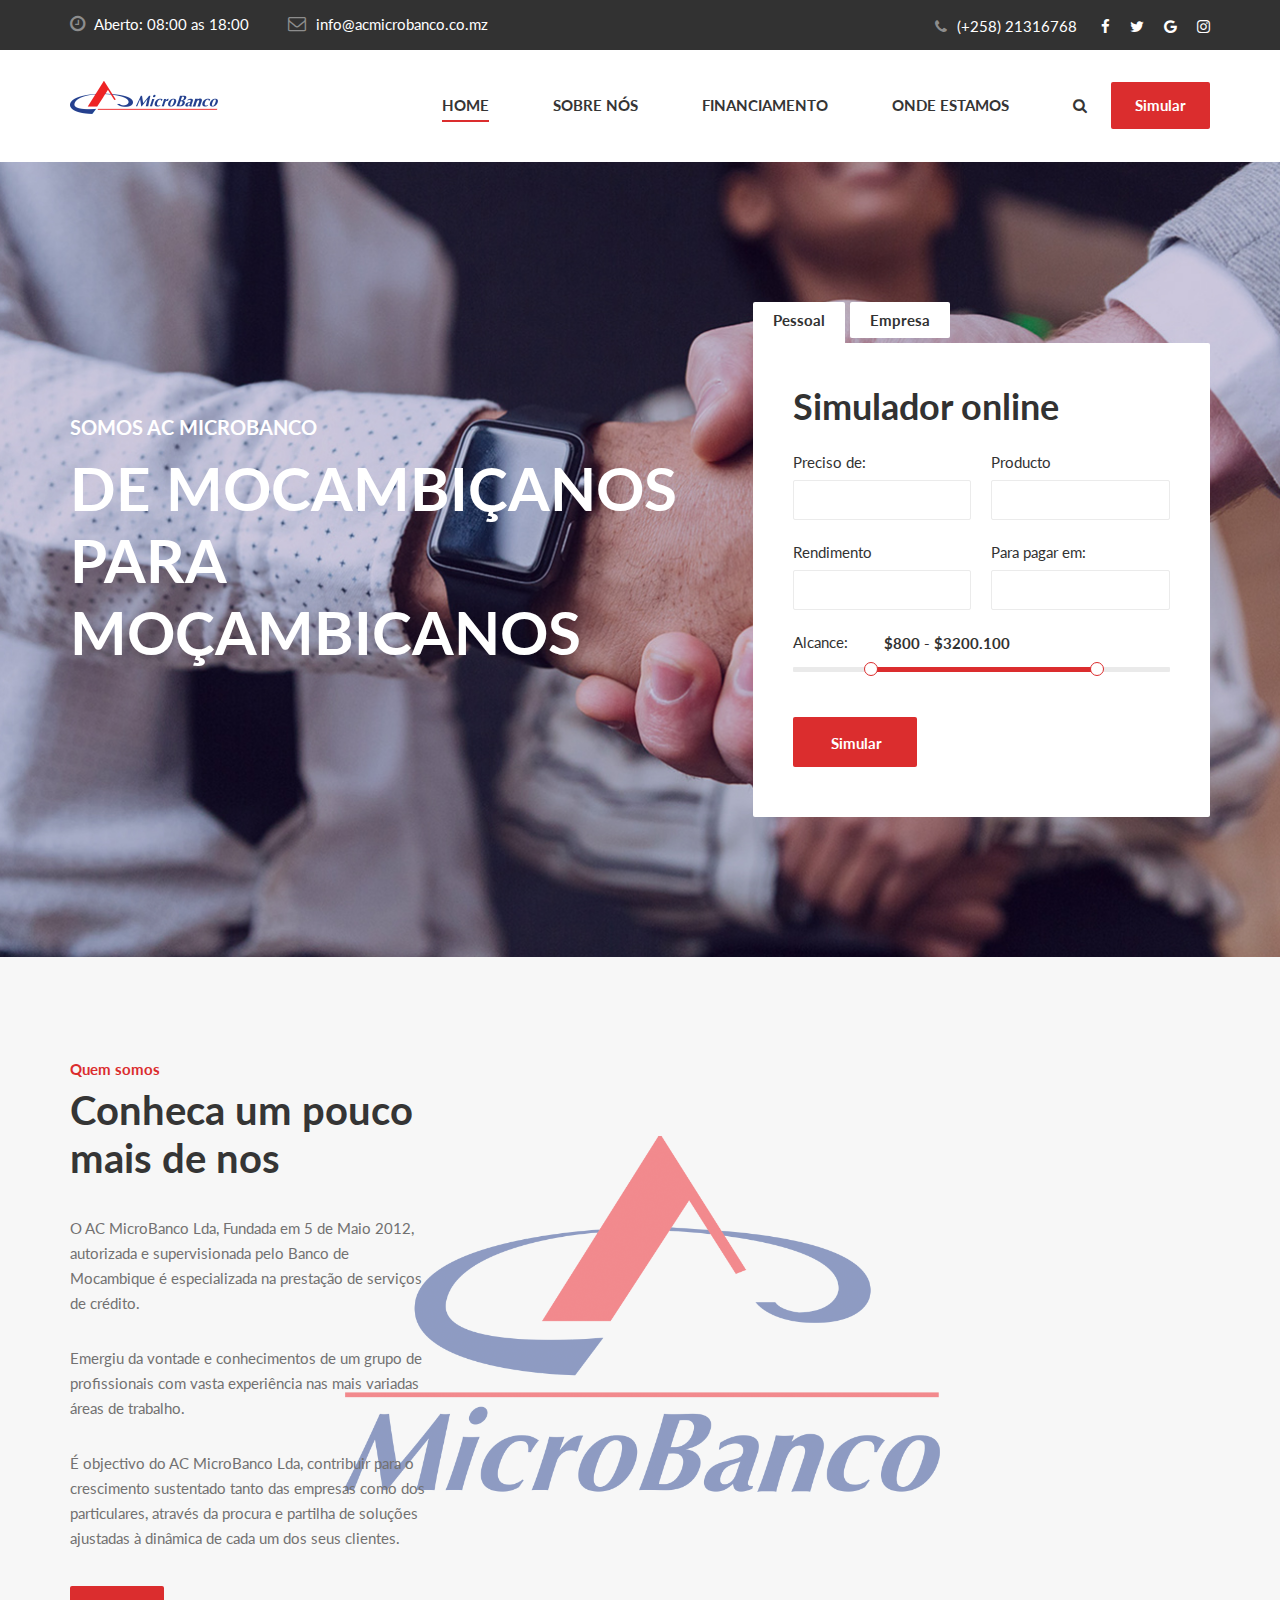
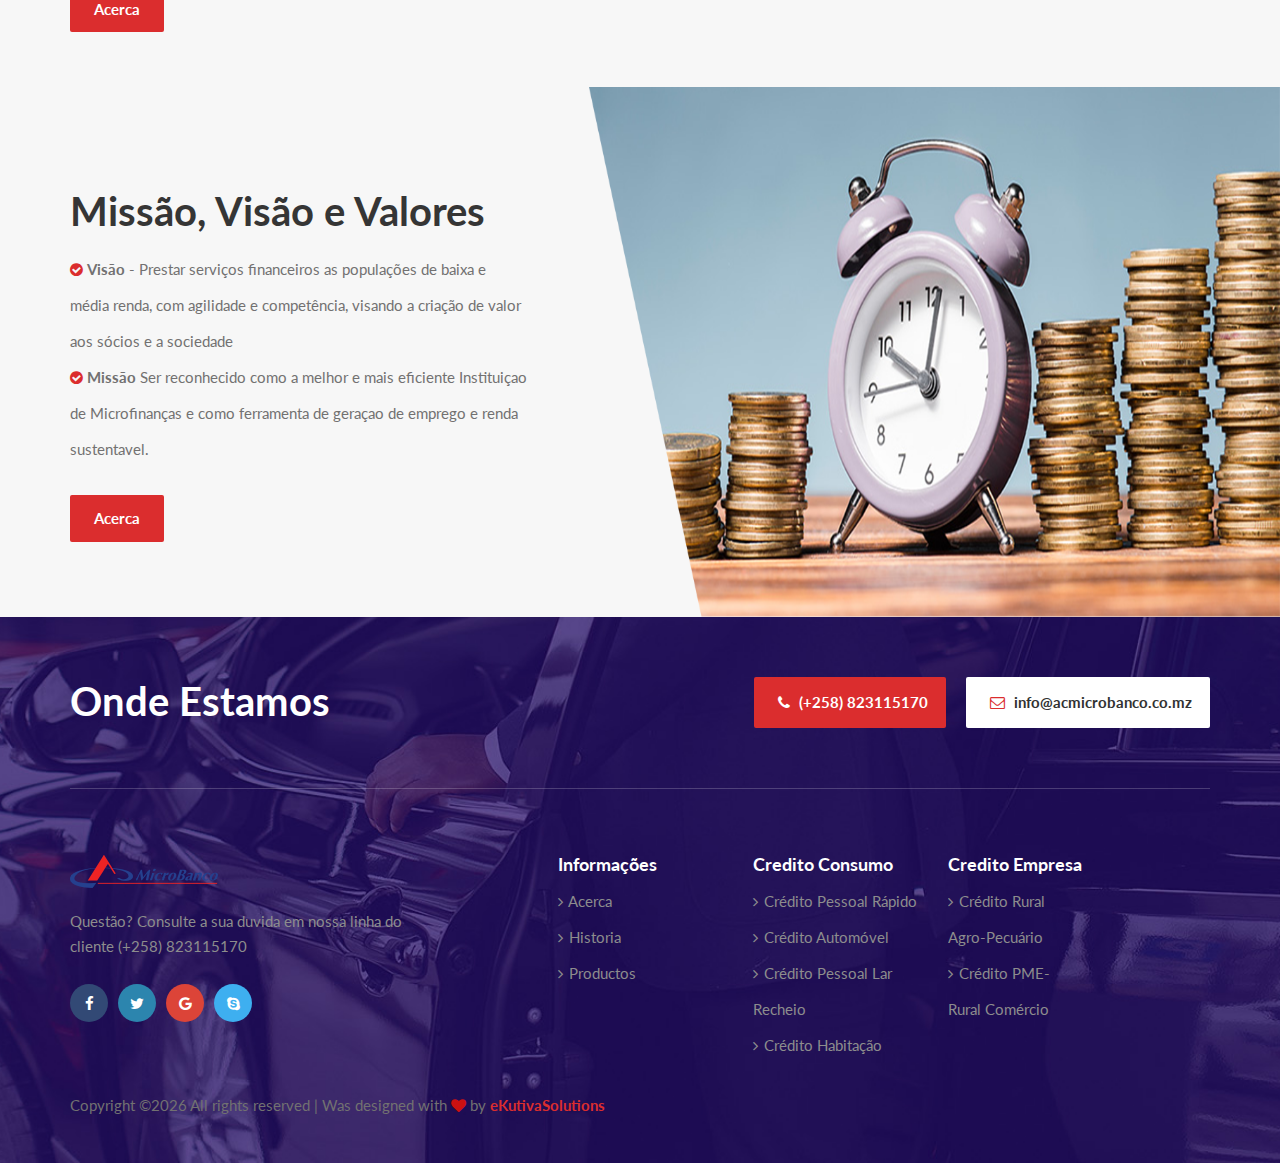
==== proposta7/index.html @ 06569e46 "Firt commit" ====
<!DOCTYPE html>
<html lang="zxx">

<head>
    <meta charset="UTF-8">
    <meta name="description" content="AC Microbanco">
    <meta name="keywords" content="AC Microbanco | Serviços Financeiros">
    <meta name="viewport" content="width=device-width, initial-scale=1.0">
    <meta http-equiv="X-UA-Compatible" content="ie=edge">
    <title>AC Microbanco | Serviços Financeiros</title>

    <!-- Google Font -->
    <link href="https://fonts.googleapis.com/css2?family=Lato:wght@300;400;700;900&display=swap" rel="stylesheet">

    <!-- Css Styles -->
    <link rel="stylesheet" href="css/bootstrap.min.css" type="text/css">
    <link rel="stylesheet" href="css/font-awesome.min.css" type="text/css">
    <link rel="stylesheet" href="css/elegant-icons.css" type="text/css">
    <link rel="stylesheet" href="css/nice-select.css" type="text/css">
    <link rel="stylesheet" href="css/magnific-popup.css" type="text/css">
    <link rel="stylesheet" href="css/jquery-ui.min.css" type="text/css">
    <link rel="stylesheet" href="css/owl.carousel.min.css" type="text/css">
    <link rel="stylesheet" href="css/slicknav.min.css" type="text/css">
    <link rel="stylesheet" href="css/style.css" type="text/css">
</head>

<body>
    <!-- Page Preloder -->
    <div id="preloder">
        <div class="loader"></div>
    </div>

    <!-- Offcanvas Menu Begin -->
    <div class="offcanvas-menu-overlay"></div>
    <div class="offcanvas-menu-wrapper">
        <div class="offcanvas__widget">
            <a href="#"><i class="fa fa-cart-plus"></i></a>
            <a href="#" class="search-switch"><i class="fa fa-search"></i></a>
            <a href="#" class="primary-btn">Simular</a>
        </div>
        <div class="offcanvas__logo">
            <a href="./index.html"><img src="img/logo.png" alt=""></a>
        </div>
        <div id="mobile-menu-wrap"></div>
        <ul class="offcanvas__widget__add">
            <li><i class="fa fa-clock-o"></i> Aberto: 08:00 as 18:00</li>
            <li><i class="fa fa-envelope-o"></i> info@acmicrobanco.co.mz</li>
        </ul>
        <div class="offcanvas__phone__num">
            <i class="fa fa-phone"></i>
            <span>(+258) 21316768</span>
        </div>
        <div class="offcanvas__social">
            <a href="#"><i class="fa fa-facebook"></i></a>
            <a href="#"><i class="fa fa-twitter"></i></a>
            <a href="#"><i class="fa fa-google"></i></a>
            <a href="#"><i class="fa fa-instagram"></i></a>
        </div>
    </div>
    <!-- Offcanvas Menu End -->

    <!-- Header Section Begin -->
    <header class="header">
        <div class="header__top">
            <div class="container">
                <div class="row">
                    <div class="col-lg-7">
                        <ul class="header__top__widget">
                            <li><i class="fa fa-clock-o"></i> Aberto: 08:00 as 18:00</li>
                            <li><i class="fa fa-envelope-o"></i> info@acmicrobanco.co.mz</li>
                        </ul>
                    </div>
                    <div class="col-lg-5">
                        <div class="header__top__right">
                            <div class="header__top__phone">
                                <i class="fa fa-phone"></i>
                                <span>(+258) 21316768</span>
                            </div>
                            <div class="header__top__social">
                                <a href="#"><i class="fa fa-facebook"></i></a>
                                <a href="#"><i class="fa fa-twitter"></i></a>
                                <a href="#"><i class="fa fa-google"></i></a>
                                <a href="#"><i class="fa fa-instagram"></i></a>
                            </div>
                        </div>
                    </div>
                </div>
            </div>
        </div>
        <div class="container">
            <div class="row">
                <div class="col-lg-2">
                    <div class="header__logo">
                        <a href="./index.html"><img src="img/logo.png" alt=""></a>
                    </div>
                </div>
                <div class="col-lg-10">
                    <div class="header__nav">
                        <nav class="header__menu">
                            <ul>
                                <li class="active"><a href="./index.html">Home</a></li>
                                <li><a href="./car.html">Sobre Nós</a></li>
                                <li><a href="#">Financiamento</a>
                                    <ul class="dropdown">
                                        <li><a href="./about.html">Particulares</a></li>
                                        <li><a href="./car-details.html">Empresas</a></li>
                                        <li><a href="./blog-details.html">Agro</a></li>
                                    </ul>
                                </li>
                                <li><a href="./contact.html">Onde Estamos</a></li>
                            </ul>
                        </nav>
                        <div class="header__nav__widget">
                            <div class="header__nav__widget__btn">
                               <!-- <a href="#"><i class="fa fa-cart-plus"></i></a>-->
                                <a href="#" class="search-switch"><i class="fa fa-search"></i></a>
                            </div>
                            <a href="#" class="primary-btn">Simular</a>
                        </div>
                    </div>
                </div>
            </div>
            <div class="canvas__open">
                <span class="fa fa-bars"></span>
            </div>
        </div>
    </header>
    <!-- Header Section End -->

    <!-- Hero Section Begin -->
    <section class="hero spad set-bg" data-setbg="img/hero-bg.jpg">
        <div class="container">
            <div class="row">
                <div class="col-lg-7">
                    <div class="hero__text">
                        <div class="hero__text__title">
                            <span>SOMOS AC MICROBANCO</span>
                            <h2>DE MOCAMBIÇANOS PARA MOÇAMBICANOS</h2>
                        </div>
                        <!--<div class="hero__text__price">
                            <div class="car-model">Model 2019</div>
                            <h2>$399<span>/Month</span></h2>
                        </div>
                        <a href="#" class="primary-btn"><img src="img/wheel.png" alt=""> Test Drive</a>
                        <a href="#" class="primary-btn more-btn">Learn More</a>-->
                    </div>
                </div>
                <div class="col-lg-5">
                    <div class="hero__tab">
                        <ul class="nav nav-tabs" role="tablist">
                            <li class="nav-item">
                                <a class="nav-link active" data-toggle="tab" href="#tabs-1" role="tab">Pessoal</a>
                            </li>
                            <li class="nav-item">
                                <a class="nav-link" data-toggle="tab" href="#tabs-2" role="tab">Empresa</a>
                            </li>
                        </ul>
                        <div class="tab-content">
                            <div class="tab-pane active" id="tabs-1" role="tabpanel">
                                <div class="hero__tab__form">
                                    <h2>Simulador online</h2>
                                    <form>
                                        <div class="select-list">
                                            <div class="select-list-item">
                                                <p>Preciso de:</p>
                                                <select>
                                                    <option data-display=" ">Selecione</option>
                                                    <option value="">5,000</option>
                                                    <option value="">10,000</option>
                                                    <option value="">15,000</option>
                                                    <option value="">20,000</option>
                                                    <option value="">25,000</option>
                                                    <option value="">30,000</option>
                                                </select>
                                            </div>
                                            <div class="select-list-item">
                                                <p>Producto</p>
                                                <select>
                                                    <option data-display=" ">Selecione</option>
                                                    <option value="">Consumo</option>
                                                    <option value="">Rápido</option>
                                                    <option value="">Automóvel</option>
                                                    <option value="">Recheio</option>
                                                    <option value="">Habitação</option>
                                                </select>
                                            </div>
                                            <div class="select-list-item">
                                                <p>Rendimento</p>
                                                <select>
                                                    <option data-display=" ">Selecione</option>
                                                    <option value="">-10</option>
                                                    <option value="">10-20 </option>
                                                    <option value="">20-40</option>
                                                </select>
                                            </div>
                                            <div class="select-list-item">
                                                <p>Para pagar em:</p>
                                                <select>
                                                    <option data-display=" ">Selecione</option>
                                                    <option value="">1 meses</option>
                                                    <option value="">2 meses</option>
                                                    <option value="">3 meses</option>
                                                    <option value="">4 meses</option>
                                                </select>
                                            </div>
                                        </div>
                                        <div class="car-price">
                                            <p>Alcance:</p>
                                            <div class="price-range-wrap">
                                                <div class="price-range"></div>
                                                <div class="range-slider">
                                                    <div class="price-input">
                                                        <input type="text" id="amount">
                                                    </div>
                                                </div>
                                            </div>
                                        </div>
                                        <button type="submit" class="site-btn">Simular</button>
                                    </form>
                                </div>
                            </div>
                            <div class="tab-pane" id="tabs-2" role="tabpanel">
                                <div class="hero__tab__form">
                                    <h2>Simulador online</h2>
                                    <form>
                                        <div class="select-list">
                                            <div class="select-list-item">
                                                <p>Preciso de:</p>
                                                <select>
                                                    <option data-display=" ">Selecione</option>
                                                    <option value="">5,000</option>
                                                    <option value="">10,000</option>
                                                    <option value="">15,000</option>
                                                    <option value="">20,000</option>
                                                    <option value="">25,000</option>
                                                    <option value="">30,000</option>
                                                </select>
                                            </div>
                                            <div class="select-list-item">
                                                <p>Producto</p>
                                                <select>
                                                    <option data-display=" ">Selecione</option>
                                                    <option value="">Consumo</option>
                                                    <option value="">Rápido</option>
                                                    <option value="">Automóvel</option>
                                                    <option value="">Recheio</option>
                                                    <option value="">Habitação</option>
                                                </select>
                                            </div>
                                            <div class="select-list-item">
                                                <p>Rendimento</p>
                                                <select>
                                                    <option data-display=" ">Selecione</option>
                                                    <option value="">-10</option>
                                                    <option value="">10-20 </option>
                                                    <option value="">20-40</option>
                                                </select>
                                            </div>
                                            <div class="select-list-item">
                                                <p>Para pagar em:</p>
                                                <select>
                                                    <option data-display=" ">Selecione</option>
                                                    <option value="">1 meses</option>
                                                    <option value="">2 meses</option>
                                                    <option value="">3 meses</option>
                                                    <option value="">4 meses</option>
                                                </select>
                                            </div>
                                        </div>
                                        <div class="car-price">
                                            <p>Alcance:</p>
                                            <div class="price-range-wrap">
                                                <div class="price-range"></div>
                                                <div class="range-slider">
                                                    <div class="price-input">
                                                        <input type="text" id="amount">
                                                    </div>
                                                </div>
                                            </div>
                                        </div>
                                        <button type="submit" class="site-btn">Simular</button>
                                    </form>
                                </div>
                            </div>
                        </div>
                    </div>
                </div>
            </div>
        </div>
    </section>
    <!-- Hero Section End -->

    <!-- Services Section Begin -->
    <!--<section class="services spad">
        <div class="container">
            <div class="row">
                <div class="col-lg-12">
                    <div class="section-title">
                        <span>Our Services</span>
                        <h2>What We Offers</h2>
                        <p>Lorem ipsum dolor sit amet, consectetur adipiscing elit, sed do eiusmod tempor</p>
                    </div>
                </div>
            </div>
            <div class="row">
                <div class="col-lg-3 col-md-6 col-sm-6">
                    <div class="services__item">
                        <img src="img/services/services-1.png" alt="">
                        <h5>Rental A Cars</h5>
                        <p>Consectetur adipiscing elit incididunt ut labore et dolore magna aliqua. Risus commodo
                            viverra maecenas.</p>
                        <a href="#"><i class="fa fa-long-arrow-right"></i></a>
                    </div>
                </div>
                <div class="col-lg-3 col-md-6 col-sm-6">
                    <div class="services__item">
                        <img src="img/services/services-2.png" alt="">
                        <h5>Buying A Cars</h5>
                        <p>Consectetur adipiscing elit incididunt ut labore et dolore magna aliqua. Risus commodo
                            viverra maecenas.</p>
                        <a href="#"><i class="fa fa-long-arrow-right"></i></a>
                    </div>
                </div>
                <div class="col-lg-3 col-md-6 col-sm-6">
                    <div class="services__item">
                        <img src="img/services/services-3.png" alt="">
                        <h5>Car Maintenance</h5>
                        <p>Consectetur adipiscing elit incididunt ut labore et dolore magna aliqua. Risus commodo
                            viverra maecenas.</p>
                        <a href="#"><i class="fa fa-long-arrow-right"></i></a>
                    </div>
                </div>
                <div class="col-lg-3 col-md-6 col-sm-6">
                    <div class="services__item">
                        <img src="img/services/services-4.png" alt="">
                        <h5>Support 24/7</h5>
                        <p>Consectetur adipiscing elit incididunt ut labore et dolore magna aliqua. Risus commodo
                            viverra maecenas.</p>
                        <a href="#"><i class="fa fa-long-arrow-right"></i></a>
                    </div>
                </div>
            </div>
        </div>
    </section>-->
    <!-- Services Section End -->

    <!-- Feature Section Begin -->
    <section class="feature spad">
        <div class="container">
            <div class="row">
                <div class="col-lg-4">
                    <div class="feature__text">
                        <div class="section-title">
                            <span>Quem somos</span>
                            <h2>Conheca um pouco mais de nos</h2>
                        </div>
                        <div class="feature__text__desc">
                            <p>
                            O AC MicroBanco Lda, Fundada em 5 de Maio 2012, autorizada e supervisionada pelo Banco de Mocambique é especializada na prestação de serviços de crédito. 
                            </p>
                            <p>Emergiu da vontade e conhecimentos de um grupo de profissionais com vasta experiência nas mais variadas áreas de trabalho. 
                            </p>
                            <p>
                            É objectivo do AC MicroBanco Lda, contribuir para o crescimento sustentado tanto das empresas como dos particulares, através da procura e partilha de soluções ajustadas à dinâmica de cada um dos seus clientes.
                            </p>
                        </div>
                        <div class="feature__text__btn">
                            <a href="#" class="primary-btn">Acerca</a>
                        </div>
                    </div>
                </div>
                <!--<div class="col-lg-4 offset-lg-4">
                    <div class="row">
                        <div class="col-lg-6 col-md-4 col-6">
                            <div class="feature__item">
                                <div class="feature__item__icon">
                                    <img src="img/feature/feature-1.png" alt="">
                                </div>
                                <h6>Engine</h6>
                            </div>
                        </div>
                        <div class="col-lg-6 col-md-4 col-6">
                            <div class="feature__item">
                                <div class="feature__item__icon">
                                    <img src="img/feature/feature-2.png" alt="">
                                </div>
                                <h6>Turbo</h6>
                            </div>
                        </div>
                        <div class="col-lg-6 col-md-4 col-6">
                            <div class="feature__item">
                                <div class="feature__item__icon">
                                    <img src="img/feature/feature-3.png" alt="">
                                </div>
                                <h6>Colling</h6>
                            </div>
                        </div>
                        <div class="col-lg-6 col-md-4 col-6">
                            <div class="feature__item">
                                <div class="feature__item__icon">
                                    <img src="img/feature/feature-4.png" alt="">
                                </div>
                                <h6>Suspension</h6>
                            </div>
                        </div>
                        <div class="col-lg-6 col-md-4 col-6">
                            <div class="feature__item">
                                <div class="feature__item__icon">
                                    <img src="img/feature/feature-5.png" alt="">
                                </div>
                                <h6>Electrical</h6>
                            </div>
                        </div>
                        <div class="col-lg-6 col-md-4 col-6">
                            <div class="feature__item">
                                <div class="feature__item__icon">
                                    <img src="img/feature/feature-6.png" alt="">
                                </div>
                                <h6>Brakes</h6>
                            </div>
                        </div>
                    </div>
                </div>-->
            </div>
        </div>
    </section>
    <!-- Feature Section End -->

    <!-- Car Section Begin -->
    <!--<section class="car spad">
        <div class="container">
            <div class="row">
                <div class="col-lg-12">
                    <div class="section-title">
                        <span>Our Car</span>
                        <h2>Best Vehicle Offers</h2>
                    </div>
                    <ul class="filter__controls">
                        <li class="active" data-filter="*">Most Researched</li>
                        <li data-filter=".sale">Latest on sale</li>
                    </ul>
                </div>
            </div>
            <div class="row car-filter">
                <div class="col-lg-3 col-md-4 col-sm-6 mix">
                    <div class="car__item">
                        <div class="car__item__pic__slider owl-carousel">
                            <img src="img/cars/car-1.jpg" alt="">
                            <img src="img/cars/car-8.jpg" alt="">
                            <img src="img/cars/car-6.jpg" alt="">
                            <img src="img/cars/car-3.jpg" alt="">
                        </div>
                        <div class="car__item__text">
                            <div class="car__item__text__inner">
                                <div class="label-date">2016</div>
                                <h5><a href="#">Porsche cayenne turbo s</a></h5>
                                <ul>
                                    <li><span>35,000</span> mi</li>
                                    <li>Auto</li>
                                    <li><span>700</span> hp</li>
                                </ul>
                            </div>
                            <div class="car__item__price">
                                <span class="car-option">For Rent</span>
                                <h6>$218<span>/Month</span></h6>
                            </div>
                        </div>
                    </div>
                </div>
                <div class="col-lg-3 col-md-4 col-sm-6 mix sale">
                    <div class="car__item">
                        <div class="car__item__pic__slider owl-carousel">
                            <img src="img/cars/car-2.jpg" alt="">
                            <img src="img/cars/car-8.jpg" alt="">
                            <img src="img/cars/car-6.jpg" alt="">
                            <img src="img/cars/car-4.jpg" alt="">
                        </div>
                        <div class="car__item__text">
                            <div class="car__item__text__inner">
                                <div class="label-date">2020</div>
                                <h5><a href="#">Toyota camry asv50l-jeteku</a></h5>
                                <ul>
                                    <li><span>35,000</span> mi</li>
                                    <li>Auto</li>
                                    <li><span>700</span> hp</li>
                                </ul>
                            </div>
                            <div class="car__item__price">
                                <span class="car-option sale">For Sale</span>
                                <h6>$73,900</h6>
                            </div>
                        </div>
                    </div>
                </div>
                <div class="col-lg-3 col-md-4 col-sm-6 mix">
                    <div class="car__item">
                        <div class="car__item__pic__slider owl-carousel">
                            <img src="img/cars/car-3.jpg" alt="">
                            <img src="img/cars/car-8.jpg" alt="">
                            <img src="img/cars/car-6.jpg" alt="">
                            <img src="img/cars/car-5.jpg" alt="">
                        </div>
                        <div class="car__item__text">
                            <div class="car__item__text__inner">
                                <div class="label-date">2017</div>
                                <h5><a href="#">Bmw s1000rr 2019 m</a></h5>
                                <ul>
                                    <li><span>35,000</span> mi</li>
                                    <li>Auto</li>
                                    <li><span>700</span> hp</li>
                                </ul>
                            </div>
                            <div class="car__item__price">
                                <span class="car-option">For Rent</span>
                                <h6>$299<span>/Month</span></h6>
                            </div>
                        </div>
                    </div>
                </div>
                <div class="col-lg-3 col-md-4 col-sm-6 mix sale">
                    <div class="car__item">
                        <div class="car__item__pic__slider owl-carousel">
                            <img src="img/cars/car-4.jpg" alt="">
                            <img src="img/cars/car-8.jpg" alt="">
                            <img src="img/cars/car-2.jpg" alt="">
                            <img src="img/cars/car-1.jpg" alt="">
                        </div>
                        <div class="car__item__text">
                            <div class="car__item__text__inner">
                                <div class="label-date">2019</div>
                                <h5><a href="#">Lamborghini huracan evo</a></h5>
                                <ul>
                                    <li><span>35,000</span> mi</li>
                                    <li>Auto</li>
                                    <li><span>700</span> hp</li>
                                </ul>
                            </div>
                            <div class="car__item__price">
                                <span class="car-option sale">For Sale</span>
                                <h6>$120,000</h6>
                            </div>
                        </div>
                    </div>
                </div>
                <div class="col-lg-3 col-md-4 col-sm-6 mix">
                    <div class="car__item">
                        <div class="car__item__pic__slider owl-carousel">
                            <img src="img/cars/car-5.jpg" alt="">
                            <img src="img/cars/car-8.jpg" alt="">
                            <img src="img/cars/car-7.jpg" alt="">
                            <img src="img/cars/car-2.jpg" alt="">
                        </div>
                        <div class="car__item__text">
                            <div class="car__item__text__inner">
                                <div class="label-date">2018</div>
                                <h5><a href="#">Audi q8 2020</a></h5>
                                <ul>
                                    <li><span>35,000</span> mi</li>
                                    <li>Auto</li>
                                    <li><span>700</span> hp</li>
                                </ul>
                            </div>
                            <div class="car__item__price">
                                <span class="car-option">For Rent</span>
                                <h6>$319<span>/Month</span></h6>
                            </div>
                        </div>
                    </div>
                </div>
                <div class="col-lg-3 col-md-4 col-sm-6 mix sale">
                    <div class="car__item">
                        <div class="car__item__pic__slider owl-carousel">
                            <img src="img/cars/car-6.jpg" alt="">
                            <img src="img/cars/car-8.jpg" alt="">
                            <img src="img/cars/car-3.jpg" alt="">
                            <img src="img/cars/car-1.jpg" alt="">
                        </div>
                        <div class="car__item__text">
                            <div class="car__item__text__inner">
                                <div class="label-date">2016</div>
                                <h5><a href="#">Mustang shelby gt500</a></h5>
                                <ul>
                                    <li><span>35,000</span> mi</li>
                                    <li>Auto</li>
                                    <li><span>700</span> hp</li>
                                </ul>
                            </div>
                            <div class="car__item__price">
                                <span class="car-option sale">For Sale</span>
                                <h6>$730,900</h6>
                            </div>
                        </div>
                    </div>
                </div>
                <div class="col-lg-3 col-md-4 col-sm-6 mix">
                    <div class="car__item">
                        <div class="car__item__pic__slider owl-carousel">
                            <img src="img/cars/car-7.jpg" alt="">
                            <img src="img/cars/car-2.jpg" alt="">
                            <img src="img/cars/car-4.jpg" alt="">
                            <img src="img/cars/car-1.jpg" alt="">
                        </div>
                        <div class="car__item__text">
                            <div class="car__item__text__inner">
                                <div class="label-date">2020</div>
                                <h5><a href="#">Lamborghini aventador A90</a></h5>
                                <ul>
                                    <li><span>35,000</span> mi</li>
                                    <li>Auto</li>
                                    <li><span>700</span> hp</li>
                                </ul>
                            </div>
                            <div class="car__item__price">
                                <span class="car-option">For Rent</span>
                                <h6>$422<span>/Month</span></h6>
                            </div>
                        </div>
                    </div>
                </div>
                <div class="col-lg-3 col-md-4 col-sm-6 mix">
                    <div class="car__item">
                        <div class="car__item__pic__slider owl-carousel">
                            <img src="img/cars/car-8.jpg" alt="">
                            <img src="img/cars/car-3.jpg" alt="">
                            <img src="img/cars/car-5.jpg" alt="">
                            <img src="img/cars/car-2.jpg" alt="">
                        </div>
                        <div class="car__item__text">
                            <div class="car__item__text__inner">
                                <div class="label-date">2017</div>
                                <h5><a href="#">Porsche cayenne turbo s</a></h5>
                                <ul>
                                    <li><span>35,000</span> mi</li>
                                    <li>Auto</li>
                                    <li><span>700</span> hp</li>
                                </ul>
                            </div>
                            <div class="car__item__price">
                                <span class="car-option">For Rent</span>
                                <h6>$322<span>/Month</span></h6>
                            </div>
                        </div>
                    </div>
                </div>
            </div>
        </div>
    </section>-->
    <!-- Car Section End -->

    <!-- Chooseus Section Begin -->
    <section class="chooseus spad">
        <div class="container">
            <div class="row">
                <div class="col-lg-5">
                    <div class="chooseus__text">
                        <div class="section-title">
                            <h2>Missão, Visão e Valores</h2>
                            
                        </div>
                        <ul>
                            <li><i class="fa fa-check-circle"></i>
                            <b>Visão</b> - Prestar serviços financeiros as populações de baixa e média renda, com agilidade e competência, visando a criação de valor aos sócios e a sociedade
                            </li>
                            <li><i class="fa fa-check-circle"></i> 
                            <b>Missão</b>
                                Ser reconhecido como a melhor e mais eficiente Instituiçao de Microfinanças e como ferramenta de geraçao de emprego e renda sustentavel.
                            </li>
                            <!--<li><i class="fa fa-check-circle"></i> 
                                <b>Valores</b><br>
                                <b>Transparência:</b> Ser transparente nas relações internas e externas;<br>
	                            <b>Prontidão:</b> Vitalidade e aprendizagem contínua;<br>
	                            <b>Proximidade:</b> Uma equipa de profissionais disponíveis para o atender;<br>
	                            <b>Modernidade:</b> Apostamos na inovação de produtos e nas novas tecnologias.

                            </li>-->
                        </ul>
                        <a href="#" class="primary-btn">Acerca</a>
                    </div>
                </div>
            </div>
        </div>
        <div class="chooseus__video set-bg">
            <img src="img/chooseus-video.png" alt="">
            
        </div>
    </section>
    <!-- Chooseus Section End -->

    <!-- Latest Blog Section Begin -->
    <!--<section class="latest spad">
        <div class="container">
            <div class="row">
                <div class="col-lg-12">
                    <div class="section-title">
                        <span>Our Blog</span>
                        <h2>Latest News Updates</h2>
                        <p>Sign up for the latest Automobile Industry information and more. Duis aute<br /> irure
                            dolorin reprehenderits volupta velit dolore fugiat.</p>
                    </div>
                </div>
            </div>
            <div class="row">
                <div class="col-lg-4 col-md-6">
                    <div class="latest__blog__item">
                        <div class="latest__blog__item__pic set-bg" data-setbg="img/latest-blog/lb-1.jpg">
                            <ul>
                                <li>By Polly Williams</li>
                                <li>Dec 19, 2018</li>
                                <li>Comment</li>
                            </ul>
                        </div>
                        <div class="latest__blog__item__text">
                            <h5>Benjamin Franklin S Method Of Habit Formation</h5>
                            <p>Lorem ipsum dolor sit amet, consectetur adipiscing elit, sed do eiusmod tempor incididunt
                                ut labore et dolore magna aliqua. Risus commodo viverra maecenas accumsan lacus vel
                                facilisis.</p>
                            <a href="#">View More <i class="fa fa-long-arrow-right"></i></a>
                        </div>
                    </div>
                </div>
                <div class="col-lg-4 col-md-6">
                    <div class="latest__blog__item">
                        <div class="latest__blog__item__pic set-bg" data-setbg="img/latest-blog/lb-2.jpg">
                            <ul>
                                <li>By Mattie Ramirez</li>
                                <li>Dec 19, 2018</li>
                                <li>Comment</li>
                            </ul>
                        </div>
                        <div class="latest__blog__item__text">
                            <h5>How To Set Intentions That Energize You</h5>
                            <p>Lorem ipsum dolor sit amet, consectetur adipiscing elit, sed do eiusmod tempor incididunt
                                ut labore et dolore magna aliqua. Risus commodo viverra maecenas accumsan lacus vel
                                facilisis.</p>
                            <a href="#">View More <i class="fa fa-long-arrow-right"></i></a>
                        </div>
                    </div>
                </div>
                <div class="col-lg-4 col-md-6">
                    <div class="latest__blog__item">
                        <div class="latest__blog__item__pic set-bg" data-setbg="img/latest-blog/lb-3.jpg">
                            <ul>
                                <li>By Nicholas Brewer</li>
                                <li>Dec 19, 2018</li>
                                <li>Comment</li>
                            </ul>
                        </div>
                        <div class="latest__blog__item__text">
                            <h5>Burning Desire Golden Key Or Red Herring</h5>
                            <p>Lorem ipsum dolor sit amet, consectetur adipiscing elit, sed do eiusmod tempor incididunt
                                ut labore et dolore magna aliqua. Risus commodo viverra maecenas accumsan lacus vel
                                facilisis.</p>
                            <a href="#">View More <i class="fa fa-long-arrow-right"></i></a>
                        </div>
                    </div>
                </div>
            </div>
        </div>
    </section>-->
    <!-- Latest Blog Section End -->

    <!-- Cta Begin -->
   <!-- <div class="cta">
        <div class="container">
            <div class="row">
                <div class="col-lg-6 col-md-6">
                    <div class="cta__item set-bg" data-setbg="img/cta/cta-1.jpg">
                        <h4>Do You Want To Buy A Car</h4>
                        <p>Lorem ipsum dolor sit amet, consectetur adipiscing elit, sed do eiusmod</p>
                    </div>
                </div>
                <div class="col-lg-6 col-md-6">
                    <div class="cta__item set-bg" data-setbg="img/cta/cta-2.jpg">
                        <h4>Do You Want To Rent A Car</h4>
                        <p>Lorem ipsum dolor sit amet, consectetur adipiscing elit, sed do eiusmod</p>
                    </div>
                </div>
            </div>
        </div>
    </div>-->
    <!-- Cta End -->

    <!-- Footer Section Begin -->
    <footer class="footer set-bg" data-setbg="img/footer-bg.jpg">
        <div class="container">
            <div class="footer__contact">
                <div class="row">
                    <div class="col-lg-6 col-md-6">
                        <div class="footer__contact__title">
                            <h2>Onde Estamos</h2>
                        </div>
                    </div>
                    <div class="col-lg-6 col-md-6">
                        <div class="footer__contact__option">
                            <div class="option__item"><i class="fa fa-phone"></i> (+258) 823115170</div>
                            <div class="option__item email"><i class="fa fa-envelope-o"></i> info@acmicrobanco.co.mz</div>
                        </div>
                    </div>
                </div>
            </div>
            <div class="row">
                <div class="col-lg-4 col-md-4">
                    <div class="footer__about">
                        <div class="footer__logo">
                            <a href="#"><img src="img/logo.png" alt=""></a>
                        </div>
                        <p>Questão? Consulte a sua duvida em nossa linha do cliente
                            (+258) 823115170</p>
                        <div class="footer__social">
                            <a href="#" class="facebook"><i class="fa fa-facebook"></i></a>
                            <a href="#" class="twitter"><i class="fa fa-twitter"></i></a>
                            <a href="#" class="google"><i class="fa fa-google"></i></a>
                            <a href="#" class="skype"><i class="fa fa-skype"></i></a>
                        </div>
                    </div>
                </div>
                <div class="col-lg-2 offset-lg-1 col-md-3">
                    <div class="footer__widget">
                        <h5>Informações</h5>
                        <ul>
                            <li><a href="#"><i class="fa fa-angle-right"></i> Acerca</a></li>
                            <li><a href="#"><i class="fa fa-angle-right"></i> Historia</a></li>
                            <li><a href="#"><i class="fa fa-angle-right"></i> Productos</a></li>
                        </ul>
                    </div>
                </div>
                <div class="col-lg-2 col-md-3">
                    <div class="footer__widget">
                        <h5>Credito Consumo</h5>
                        <ul>
                            <li><a href="#"><i class="fa fa-angle-right"></i> Crédito Pessoal Rápido</a></li>
                            <li><a href="#"><i class="fa fa-angle-right"></i> Crédito Automóvel</a></li>
                            <li><a href="#"><i class="fa fa-angle-right"></i> Crédito Pessoal Lar Recheio</a></li>
                            <li><a href="#"><i class="fa fa-angle-right"></i> Crédito Habitação</a></li>
                        </ul>
                    </div>
                </div>
                <div class="col-lg-3 col-md-6">
                    <div class="footer__brand">
                        <h5>Credito Empresa</h5>
                        <ul>
                            <li><a href="#"><i class="fa fa-angle-right"></i> Crédito Rural Agro-Pecuário</a></li>
                            <li><a href="#"><i class="fa fa-angle-right"></i> Crédito PME-Rural Comércio</a></li>
                        </ul>
                    </div>
                </div>
            </div>
            <!-- Link back to Colorlib can't be removed. Template is licensed under CC BY 3.0. -->
            <div class="footer__copyright__text">
                <p>Copyright &copy;<script>document.write(new Date().getFullYear());</script> All rights reserved | Was designed with <i class="fa fa-heart" aria-hidden="true"></i> by <a href="#" target="_blank">eKutivaSolutions</a></p>
            </div>
            <!-- Link back to Colorlib can't be removed. Template is licensed under CC BY 3.0. -->
        </div>
    </footer>
    <!-- Footer Section End -->

    <!-- Search Begin -->
    <div class="search-model">
        <div class="h-100 d-flex align-items-center justify-content-center">
            <div class="search-close-switch">+</div>
            <form class="search-model-form">
                <input type="text" id="search-input" placeholder="Procurar.....">
            </form>
        </div>
    </div>
    <!-- Search End -->

    <!-- Js Plugins -->
    <script src="js/jquery-3.3.1.min.js"></script>
    <script src="js/bootstrap.min.js"></script>
    <script src="js/jquery.nice-select.min.js"></script>
    <script src="js/jquery-ui.min.js"></script>
    <script src="js/jquery.magnific-popup.min.js"></script>
    <script src="js/mixitup.min.js"></script>
    <script src="js/jquery.slicknav.js"></script>
    <script src="js/owl.carousel.min.js"></script>
    <script src="js/main.js"></script>
</body>

</html>
---- proposta7/css/elegant-icons.css ----
@font-face {
	font-family: 'ElegantIcons';
	src:url('../fonts/ElegantIcons.eot');
	src:url('../fonts/ElegantIcons.eot?#iefix') format('embedded-opentype'),
		url('../fonts/ElegantIcons.woff') format('woff'),
		url('../fonts/ElegantIcons.ttf') format('truetype'),
		url('../fonts/ElegantIcons.svg#ElegantIcons') format('svg');
	font-weight: normal;
	font-style: normal;
}

/* Use the following CSS code if you want to use data attributes for inserting your icons */
[data-icon]:before {
	font-family: 'ElegantIcons';
	content: attr(data-icon);
	speak: none;
	font-weight: normal;
	font-variant: normal;
	text-transform: none;
	line-height: 1;
	-webkit-font-smoothing: antialiased;
	-moz-osx-font-smoothing: grayscale;
}

/* Use the following CSS code if you want to have a class per icon */
/*
Instead of a list of all class selectors,
you can use the generic selector below, but it's slower:
[class*="your-class-prefix"] {
*/
.arrow_up, .arrow_down, .arrow_left, .arrow_right, .arrow_left-up, .arrow_right-up, .arrow_right-down, .arrow_left-down, .arrow-up-down, .arrow_up-down_alt, .arrow_left-right_alt, .arrow_left-right, .arrow_expand_alt2, .arrow_expand_alt, .arrow_condense, .arrow_expand, .arrow_move, .arrow_carrot-up, .arrow_carrot-down, .arrow_carrot-left, .arrow_carrot-right, .arrow_carrot-2up, .arrow_carrot-2down, .arrow_carrot-2left, .arrow_carrot-2right, .arrow_carrot-up_alt2, .arrow_carrot-down_alt2, .arrow_carrot-left_alt2, .arrow_carrot-right_alt2, .arrow_carrot-2up_alt2, .arrow_carrot-2down_alt2, .arrow_carrot-2left_alt2, .arrow_carrot-2right_alt2, .arrow_triangle-up, .arrow_triangle-down, .arrow_triangle-left, .arrow_triangle-right, .arrow_triangle-up_alt2, .arrow_triangle-down_alt2, .arrow_triangle-left_alt2, .arrow_triangle-right_alt2, .arrow_back, .icon_minus-06, .icon_plus, .icon_close, .icon_check, .icon_minus_alt2, .icon_plus_alt2, .icon_close_alt2, .icon_check_alt2, .icon_zoom-out_alt, .icon_zoom-in_alt, .icon_search, .icon_box-empty, .icon_box-selected, .icon_minus-box, .icon_plus-box, .icon_box-checked, .icon_circle-empty, .icon_circle-slelected, .icon_stop_alt2, .icon_stop, .icon_pause_alt2, .icon_pause, .icon_menu, .icon_menu-square_alt2, .icon_menu-circle_alt2, .icon_ul, .icon_ol, .icon_adjust-horiz, .icon_adjust-vert, .icon_document_alt, .icon_documents_alt, .icon_pencil, .icon_pencil-edit_alt, .icon_pencil-edit, .icon_folder-alt, .icon_folder-open_alt, .icon_folder-add_alt, .icon_info_alt, .icon_error-oct_alt, .icon_error-circle_alt, .icon_error-triangle_alt, .icon_question_alt2, .icon_question, .icon_comment_alt, .icon_chat_alt, .icon_vol-mute_alt, .icon_volume-low_alt, .icon_volume-high_alt, .icon_quotations, .icon_quotations_alt2, .icon_clock_alt, .icon_lock_alt, .icon_lock-open_alt, .icon_key_alt, .icon_cloud_alt, .icon_cloud-upload_alt, .icon_cloud-download_alt, .icon_image, .icon_images, .icon_lightbulb_alt, .icon_gift_alt, .icon_house_alt, .icon_genius, .icon_mobile, .icon_tablet, .icon_laptop, .icon_desktop, .icon_camera_alt, .icon_mail_alt, .icon_cone_alt, .icon_ribbon_alt, .icon_bag_alt, .icon_creditcard, .icon_cart_alt, .icon_paperclip, .icon_tag_alt, .icon_tags_alt, .icon_trash_alt, .icon_cursor_alt, .icon_mic_alt, .icon_compass_alt, .icon_pin_alt, .icon_pushpin_alt, .icon_map_alt, .icon_drawer_alt, .icon_toolbox_alt, .icon_book_alt, .icon_calendar, .icon_film, .icon_table, .icon_contacts_alt, .icon_headphones, .icon_lifesaver, .icon_piechart, .icon_refresh, .icon_link_alt, .icon_link, .icon_loading, .icon_blocked, .icon_archive_alt, .icon_heart_alt, .icon_star_alt, .icon_star-half_alt, .icon_star, .icon_star-half, .icon_tools, .icon_tool, .icon_cog, .icon_cogs, .arrow_up_alt, .arrow_down_alt, .arrow_left_alt, .arrow_right_alt, .arrow_left-up_alt, .arrow_right-up_alt, .arrow_right-down_alt, .arrow_left-down_alt, .arrow_condense_alt, .arrow_expand_alt3, .arrow_carrot_up_alt, .arrow_carrot-down_alt, .arrow_carrot-left_alt, .arrow_carrot-right_alt, .arrow_carrot-2up_alt, .arrow_carrot-2dwnn_alt, .arrow_carrot-2left_alt, .arrow_carrot-2right_alt, .arrow_triangle-up_alt, .arrow_triangle-down_alt, .arrow_triangle-left_alt, .arrow_triangle-right_alt, .icon_minus_alt, .icon_plus_alt, .icon_close_alt, .icon_check_alt, .icon_zoom-out, .icon_zoom-in, .icon_stop_alt, .icon_menu-square_alt, .icon_menu-circle_alt, .icon_document, .icon_documents, .icon_pencil_alt, .icon_folder, .icon_folder-open, .icon_folder-add, .icon_folder_upload, .icon_folder_download, .icon_info, .icon_error-circle, .icon_error-oct, .icon_error-triangle, .icon_question_alt, .icon_comment, .icon_chat, .icon_vol-mute, .icon_volume-low, .icon_volume-high, .icon_quotations_alt, .icon_clock, .icon_lock, .icon_lock-open, .icon_key, .icon_cloud, .icon_cloud-upload, .icon_cloud-download, .icon_lightbulb, .icon_gift, .icon_house, .icon_camera, .icon_mail, .icon_cone, .icon_ribbon, .icon_bag, .icon_cart, .icon_tag, .icon_tags, .icon_trash, .icon_cursor, .icon_mic, .icon_compass, .icon_pin, .icon_pushpin, .icon_map, .icon_drawer, .icon_toolbox, .icon_book, .icon_contacts, .icon_archive, .icon_heart, .icon_profile, .icon_group, .icon_grid-2x2, .icon_grid-3x3, .icon_music, .icon_pause_alt, .icon_phone, .icon_upload, .icon_download, .social_facebook, .social_twitter, .social_pinterest, .social_googleplus, .social_tumblr, .social_tumbleupon, .social_wordpress, .social_instagram, .social_dribbble, .social_vimeo, .social_linkedin, .social_rss, .social_deviantart, .social_share, .social_myspace, .social_skype, .social_youtube, .social_picassa, .social_googledrive, .social_flickr, .social_blogger, .social_spotify, .social_delicious, .social_facebook_circle, .social_twitter_circle, .social_pinterest_circle, .social_googleplus_circle, .social_tumblr_circle, .social_stumbleupon_circle, .social_wordpress_circle, .social_instagram_circle, .social_dribbble_circle, .social_vimeo_circle, .social_linkedin_circle, .social_rss_circle, .social_deviantart_circle, .social_share_circle, .social_myspace_circle, .social_skype_circle, .social_youtube_circle, .social_picassa_circle, .social_googledrive_alt2, .social_flickr_circle, .social_blogger_circle, .social_spotify_circle, .social_delicious_circle, .social_facebook_square, .social_twitter_square, .social_pinterest_square, .social_googleplus_square, .social_tumblr_square, .social_stumbleupon_square, .social_wordpress_square, .social_instagram_square, .social_dribbble_square, .social_vimeo_square, .social_linkedin_square, .social_rss_square, .social_deviantart_square, .social_share_square, .social_myspace_square, .social_skype_square, .social_youtube_square, .social_picassa_square, .social_googledrive_square, .social_flickr_square, .social_blogger_square, .social_spotify_square, .social_delicious_square, .icon_printer, .icon_calulator, .icon_building, .icon_floppy, .icon_drive, .icon_search-2, .icon_id, .icon_id-2, .icon_puzzle, .icon_like, .icon_dislike, .icon_mug, .icon_currency, .icon_wallet, .icon_pens, .icon_easel, .icon_flowchart, .icon_datareport, .icon_briefcase, .icon_shield, .icon_percent, .icon_globe, .icon_globe-2, .icon_target, .icon_hourglass, .icon_balance, .icon_rook, .icon_printer-alt, .icon_calculator_alt, .icon_building_alt, .icon_floppy_alt, .icon_drive_alt, .icon_search_alt, .icon_id_alt, .icon_id-2_alt, .icon_puzzle_alt, .icon_like_alt, .icon_dislike_alt, .icon_mug_alt, .icon_currency_alt, .icon_wallet_alt, .icon_pens_alt, .icon_easel_alt, .icon_flowchart_alt, .icon_datareport_alt, .icon_briefcase_alt, .icon_shield_alt, .icon_percent_alt, .icon_globe_alt, .icon_clipboard {
	font-family: 'ElegantIcons';
	speak: none;
	font-style: normal;
	font-weight: normal;
	font-variant: normal;
	text-transform: none;
	line-height: 1;
	-webkit-font-smoothing: antialiased;
}
.arrow_up:before {
	content: "\21";
}
.arrow_down:before {
	content: "\22";
}
.arrow_left:before {
	content: "\23";
}
.arrow_right:before {
	content: "\24";
}
.arrow_left-up:before {
	content: "\25";
}
.arrow_right-up:before {
	content: "\26";
}
.arrow_right-down:before {
	content: "\27";
}
.arrow_left-down:before {
	content: "\28";
}
.arrow-up-down:before {
	content: "\29";
}
.arrow_up-down_alt:before {
	content: "\2a";
}
.arrow_left-right_alt:before {
	content: "\2b";
}
.arrow_left-right:before {
	content: "\2c";
}
.arrow_expand_alt2:before {
	content: "\2d";
}
.arrow_expand_alt:before {
	content: "\2e";
}
.arrow_condense:before {
	content: "\2f";
}
.arrow_expand:before {
	content: "\30";
}
.arrow_move:before {
	content: "\31";
}
.arrow_carrot-up:before {
	content: "\32";
}
.arrow_carrot-down:before {
	content: "\33";
}
.arrow_carrot-left:before {
	content: "\34";
}
.arrow_carrot-right:before {
	content: "\35";
}
.arrow_carrot-2up:before {
	content: "\36";
}
.arrow_carrot-2down:before {
	content: "\37";
}
.arrow_carrot-2left:before {
	content: "\38";
}
.arrow_carrot-2right:before {
	content: "\39";
}
.arrow_carrot-up_alt2:before {
	content: "\3a";
}
.arrow_carrot-down_alt2:before {
	content: "\3b";
}
.arrow_carrot-left_alt2:before {
	content: "\3c";
}
.arrow_carrot-right_alt2:before {
	content: "\3d";
}
.arrow_carrot-2up_alt2:before {
	content: "\3e";
}
.arrow_carrot-2down_alt2:before {
	content: "\3f";
}
.arrow_carrot-2left_alt2:before {
	content: "\40";
}
.arrow_carrot-2right_alt2:before {
	content: "\41";
}
.arrow_triangle-up:before {
	content: "\42";
}
.arrow_triangle-down:before {
	content: "\43";
}
.arrow_triangle-left:before {
	content: "\44";
}
.arrow_triangle-right:before {
	content: "\45";
}
.arrow_triangle-up_alt2:before {
	content: "\46";
}
.arrow_triangle-down_alt2:before {
	content: "\47";
}
.arrow_triangle-left_alt2:before {
	content: "\48";
}
.arrow_triangle-right_alt2:before {
	content: "\49";
}
.arrow_back:before {
	content: "\4a";
}
.icon_minus-06:before {
	content: "\4b";
}
.icon_plus:before {
	content: "\4c";
}
.icon_close:before {
	content: "\4d";
}
.icon_check:before {
	content: "\4e";
}
.icon_minus_alt2:before {
	content: "\4f";
}
.icon_plus_alt2:before {
	content: "\50";
}
.icon_close_alt2:before {
	content: "\51";
}
.icon_check_alt2:before {
	content: "\52";
}
.icon_zoom-out_alt:before {
	content: "\53";
}
.icon_zoom-in_alt:before {
	content: "\54";
}
.icon_search:before {
	content: "\55";
}
.icon_box-empty:before {
	content: "\56";
}
.icon_box-selected:before {
	content: "\57";
}
.icon_minus-box:before {
	content: "\58";
}
.icon_plus-box:before {
	content: "\59";
}
.icon_box-checked:before {
	content: "\5a";
}
.icon_circle-empty:before {
	content: "\5b";
}
.icon_circle-slelected:before {
	content: "\5c";
}
.icon_stop_alt2:before {
	content: "\5d";
}
.icon_stop:before {
	content: "\5e";
}
.icon_pause_alt2:before {
	content: "\5f";
}
.icon_pause:before {
	content: "\60";
}
.icon_menu:before {
	content: "\61";
}
.icon_menu-square_alt2:before {
	content: "\62";
}
.icon_menu-circle_alt2:before {
	content: "\63";
}
.icon_ul:before {
	content: "\64";
}
.icon_ol:before {
	content: "\65";
}
.icon_adjust-horiz:before {
	content: "\66";
}
.icon_adjust-vert:before {
	content: "\67";
}
.icon_document_alt:before {
	content: "\68";
}
.icon_documents_alt:before {
	content: "\69";
}
.icon_pencil:before {
	content: "\6a";
}
.icon_pencil-edit_alt:before {
	content: "\6b";
}
.icon_pencil-edit:before {
	content: "\6c";
}
.icon_folder-alt:before {
	content: "\6d";
}
.icon_folder-open_alt:before {
	content: "\6e";
}
.icon_folder-add_alt:before {
	content: "\6f";
}
.icon_info_alt:before {
	content: "\70";
}
.icon_error-oct_alt:before {
	content: "\71";
}
.icon_error-circle_alt:before {
	content: "\72";
}
.icon_error-triangle_alt:before {
	content: "\73";
}
.icon_question_alt2:before {
	content: "\74";
}
.icon_question:before {
	content: "\75";
}
.icon_comment_alt:before {
	content: "\76";
}
.icon_chat_alt:before {
	content: "\77";
}
.icon_vol-mute_alt:before {
	content: "\78";
}
.icon_volume-low_alt:before {
	content: "\79";
}
.icon_volume-high_alt:before {
	content: "\7a";
}
.icon_quotations:before {
	content: "\7b";
}
.icon_quotations_alt2:before {
	content: "\7c";
}
.icon_clock_alt:before {
	content: "\7d";
}
.icon_lock_alt:before {
	content: "\7e";
}
.icon_lock-open_alt:before {
	content: "\e000";
}
.icon_key_alt:before {
	content: "\e001";
}
.icon_cloud_alt:before {
	content: "\e002";
}
.icon_cloud-upload_alt:before {
	content: "\e003";
}
.icon_cloud-download_alt:before {
	content: "\e004";
}
.icon_image:before {
	content: "\e005";
}
.icon_images:before {
	content: "\e006";
}
.icon_lightbulb_alt:before {
	content: "\e007";
}
.icon_gift_alt:before {
	content: "\e008";
}
.icon_house_alt:before {
	content: "\e009";
}
.icon_genius:before {
	content: "\e00a";
}
.icon_mobile:before {
	content: "\e00b";
}
.icon_tablet:before {
	content: "\e00c";
}
.icon_laptop:before {
	content: "\e00d";
}
.icon_desktop:before {
	content: "\e00e";
}
.icon_camera_alt:before {
	content: "\e00f";
}
.icon_mail_alt:before {
	content: "\e010";
}
.icon_cone_alt:before {
	content: "\e011";
}
.icon_ribbon_alt:before {
	content: "\e012";
}
.icon_bag_alt:before {
	content: "\e013";
}
.icon_creditcard:before {
	content: "\e014";
}
.icon_cart_alt:before {
	content: "\e015";
}
.icon_paperclip:before {
	content: "\e016";
}
.icon_tag_alt:before {
	content: "\e017";
}
.icon_tags_alt:before {
	content: "\e018";
}
.icon_trash_alt:before {
	content: "\e019";
}
.icon_cursor_alt:before {
	content: "\e01a";
}
.icon_mic_alt:before {
	content: "\e01b";
}
.icon_compass_alt:before {
	content: "\e01c";
}
.icon_pin_alt:before {
	content: "\e01d";
}
.icon_pushpin_alt:before {
	content: "\e01e";
}
.icon_map_alt:before {
	content: "\e01f";
}
.icon_drawer_alt:before {
	content: "\e020";
}
.icon_toolbox_alt:before {
	content: "\e021";
}
.icon_book_alt:before {
	content: "\e022";
}
.icon_calendar:before {
	content: "\e023";
}
.icon_film:before {
	content: "\e024";
}
.icon_table:before {
	content: "\e025";
}
.icon_contacts_alt:before {
	content: "\e026";
}
.icon_headphones:before {
	content: "\e027";
}
.icon_lifesaver:before {
	content: "\e028";
}
.icon_piechart:before {
	content: "\e029";
}
.icon_refresh:before {
	content: "\e02a";
}
.icon_link_alt:before {
	content: "\e02b";
}
.icon_link:before {
	content: "\e02c";
}
.icon_loading:before {
	content: "\e02d";
}
.icon_blocked:before {
	content: "\e02e";
}
.icon_archive_alt:before {
	content: "\e02f";
}
.icon_heart_alt:before {
	content: "\e030";
}
.icon_star_alt:before {
	content: "\e031";
}
.icon_star-half_alt:before {
	content: "\e032";
}
.icon_star:before {
	content: "\e033";
}
.icon_star-half:before {
	content: "\e034";
}
.icon_tools:before {
	content: "\e035";
}
.icon_tool:before {
	content: "\e036";
}
.icon_cog:before {
	content: "\e037";
}
.icon_cogs:before {
	content: "\e038";
}
.arrow_up_alt:before {
	content: "\e039";
}
.arrow_down_alt:before {
	content: "\e03a";
}
.arrow_left_alt:before {
	content: "\e03b";
}
.arrow_right_alt:before {
	content: "\e03c";
}
.arrow_left-up_alt:before {
	content: "\e03d";
}
.arrow_right-up_alt:before {
	content: "\e03e";
}
.arrow_right-down_alt:before {
	content: "\e03f";
}
.arrow_left-down_alt:before {
	content: "\e040";
}
.arrow_condense_alt:before {
	content: "\e041";
}
.arrow_expand_alt3:before {
	content: "\e042";
}
.arrow_carrot_up_alt:before {
	content: "\e043";
}
.arrow_carrot-down_alt:before {
	content: "\e044";
}
.arrow_carrot-left_alt:before {
	content: "\e045";
}
.arrow_carrot-right_alt:before {
	content: "\e046";
}
.arrow_carrot-2up_alt:before {
	content: "\e047";
}
.arrow_carrot-2dwnn_alt:before {
	content: "\e048";
}
.arrow_carrot-2left_alt:before {
	content: "\e049";
}
.arrow_carrot-2right_alt:before {
	content: "\e04a";
}
.arrow_triangle-up_alt:before {
	content: "\e04b";
}
.arrow_triangle-down_alt:before {
	content: "\e04c";
}
.arrow_triangle-left_alt:before {
	content: "\e04d";
}
.arrow_triangle-right_alt:before {
	content: "\e04e";
}
.icon_minus_alt:before {
	content: "\e04f";
}
.icon_plus_alt:before {
	content: "\e050";
}
.icon_close_alt:before {
	content: "\e051";
}
.icon_check_alt:before {
	content: "\e052";
}
.icon_zoom-out:before {
	content: "\e053";
}
.icon_zoom-in:before {
	content: "\e054";
}
.icon_stop_alt:before {
	content: "\e055";
}
.icon_menu-square_alt:before {
	content: "\e056";
}
.icon_menu-circle_alt:before {
	content: "\e057";
}
.icon_document:before {
	content: "\e058";
}
.icon_documents:before {
	content: "\e059";
}
.icon_pencil_alt:before {
	content: "\e05a";
}
.icon_folder:before {
	content: "\e05b";
}
.icon_folder-open:before {
	content: "\e05c";
}
.icon_folder-add:before {
	content: "\e05d";
}
.icon_folder_upload:before {
	content: "\e05e";
}
.icon_folder_download:before {
	content: "\e05f";
}
.icon_info:before {
	content: "\e060";
}
.icon_error-circle:before {
	content: "\e061";
}
.icon_error-oct:before {
	content: "\e062";
}
.icon_error-triangle:before {
	content: "\e063";
}
.icon_question_alt:before {
	content: "\e064";
}
.icon_comment:before {
	content: "\e065";
}
.icon_chat:before {
	content: "\e066";
}
.icon_vol-mute:before {
	content: "\e067";
}
.icon_volume-low:before {
	content: "\e068";
}
.icon_volume-high:before {
	content: "\e069";
}
.icon_quotations_alt:before {
	content: "\e06a";
}
.icon_clock:before {
	content: "\e06b";
}
.icon_lock:before {
	content: "\e06c";
}
.icon_lock-open:before {
	content: "\e06d";
}
.icon_key:before {
	content: "\e06e";
}
.icon_cloud:before {
	content: "\e06f";
}
.icon_cloud-upload:before {
	content: "\e070";
}
.icon_cloud-download:before {
	content: "\e071";
}
.icon_lightbulb:before {
	content: "\e072";
}
.icon_gift:before {
	content: "\e073";
}
.icon_house:before {
	content: "\e074";
}
.icon_camera:before {
	content: "\e075";
}
.icon_mail:before {
	content: "\e076";
}
.icon_cone:before {
	content: "\e077";
}
.icon_ribbon:before {
	content: "\e078";
}
.icon_bag:before {
	content: "\e079";
}
.icon_cart:before {
	content: "\e07a";
}
.icon_tag:before {
	content: "\e07b";
}
.icon_tags:before {
	content: "\e07c";
}
.icon_trash:before {
	content: "\e07d";
}
.icon_cursor:before {
	content: "\e07e";
}
.icon_mic:before {
	content: "\e07f";
}
.icon_compass:before {
	content: "\e080";
}
.icon_pin:before {
	content: "\e081";
}
.icon_pushpin:before {
	content: "\e082";
}
.icon_map:before {
	content: "\e083";
}
.icon_drawer:before {
	content: "\e084";
}
.icon_toolbox:before {
	content: "\e085";
}
.icon_book:before {
	content: "\e086";
}
.icon_contacts:before {
	content: "\e087";
}
.icon_archive:before {
	content: "\e088";
}
.icon_heart:before {
	content: "\e089";
}
.icon_profile:before {
	content: "\e08a";
}
.icon_group:before {
	content: "\e08b";
}
.icon_grid-2x2:before {
	content: "\e08c";
}
.icon_grid-3x3:before {
	content: "\e08d";
}
.icon_music:before {
	content: "\e08e";
}
.icon_pause_alt:before {
	content: "\e08f";
}
.icon_phone:before {
	content: "\e090";
}
.icon_upload:before {
	content: "\e091";
}
.icon_download:before {
	content: "\e092";
}
.social_facebook:before {
	content: "\e093";
}
.social_twitter:before {
	content: "\e094";
}
.social_pinterest:before {
	content: "\e095";
}
.social_googleplus:before {
	content: "\e096";
}
.social_tumblr:before {
	content: "\e097";
}
.social_tumbleupon:before {
	content: "\e098";
}
.social_wordpress:before {
	content: "\e099";
}
.social_instagram:before {
	content: "\e09a";
}
.social_dribbble:before {
	content: "\e09b";
}
.social_vimeo:before {
	content: "\e09c";
}
.social_linkedin:before {
	content: "\e09d";
}
.social_rss:before {
	content: "\e09e";
}
.social_deviantart:before {
	content: "\e09f";
}
.social_share:before {
	content: "\e0a0";
}
.social_myspace:before {
	content: "\e0a1";
}
.social_skype:before {
	content: "\e0a2";
}
.social_youtube:before {
	content: "\e0a3";
}
.social_picassa:before {
	content: "\e0a4";
}
.social_googledrive:before {
	content: "\e0a5";
}
.social_flickr:before {
	content: "\e0a6";
}
.social_blogger:before {
	content: "\e0a7";
}
.social_spotify:before {
	content: "\e0a8";
}
.social_delicious:before {
	content: "\e0a9";
}
.social_facebook_circle:before {
	content: "\e0aa";
}
.social_twitter_circle:before {
	content: "\e0ab";
}
.social_pinterest_circle:before {
	content: "\e0ac";
}
.social_googleplus_circle:before {
	content: "\e0ad";
}
.social_tumblr_circle:before {
	content: "\e0ae";
}
.social_stumbleupon_circle:before {
	content: "\e0af";
}
.social_wordpress_circle:before {
	content: "\e0b0";
}
.social_instagram_circle:before {
	content: "\e0b1";
}
.social_dribbble_circle:before {
	content: "\e0b2";
}
.social_vimeo_circle:before {
	content: "\e0b3";
}
.social_linkedin_circle:before {
	content: "\e0b4";
}
.social_rss_circle:before {
	content: "\e0b5";
}
.social_deviantart_circle:before {
	content: "\e0b6";
}
.social_share_circle:before {
	content: "\e0b7";
}
.social_myspace_circle:before {
	content: "\e0b8";
}
.social_skype_circle:before {
	content: "\e0b9";
}
.social_youtube_circle:before {
	content: "\e0ba";
}
.social_picassa_circle:before {
	content: "\e0bb";
}
.social_googledrive_alt2:before {
	content: "\e0bc";
}
.social_flickr_circle:before {
	content: "\e0bd";
}
.social_blogger_circle:before {
	content: "\e0be";
}
.social_spotify_circle:before {
	content: "\e0bf";
}
.social_delicious_circle:before {
	content: "\e0c0";
}
.social_facebook_square:before {
	content: "\e0c1";
}
.social_twitter_square:before {
	content: "\e0c2";
}
.social_pinterest_square:before {
	content: "\e0c3";
}
.social_googleplus_square:before {
	content: "\e0c4";
}
.social_tumblr_square:before {
	content: "\e0c5";
}
.social_stumbleupon_square:before {
	content: "\e0c6";
}
.social_wordpress_square:before {
	content: "\e0c7";
}
.social_instagram_square:before {
	content: "\e0c8";
}
.social_dribbble_square:before {
	content: "\e0c9";
}
.social_vimeo_square:before {
	content: "\e0ca";
}
.social_linkedin_square:before {
	content: "\e0cb";
}
.social_rss_square:before {
	content: "\e0cc";
}
.social_deviantart_square:before {
	content: "\e0cd";
}
.social_share_square:before {
	content: "\e0ce";
}
.social_myspace_square:before {
	content: "\e0cf";
}
.social_skype_square:before {
	content: "\e0d0";
}
.social_youtube_square:before {
	content: "\e0d1";
}
.social_picassa_square:before {
	content: "\e0d2";
}
.social_googledrive_square:before {
	content: "\e0d3";
}
.social_flickr_square:before {
	content: "\e0d4";
}
.social_blogger_square:before {
	content: "\e0d5";
}
.social_spotify_square:before {
	content: "\e0d6";
}
.social_delicious_square:before {
	content: "\e0d7";
}
.icon_printer:before {
	content: "\e103";
}
.icon_calulator:before {
	content: "\e0ee";
}
.icon_building:before {
	content: "\e0ef";
}
.icon_floppy:before {
	content: "\e0e8";
}
.icon_drive:before {
	content: "\e0ea";
}
.icon_search-2:before {
	content: "\e101";
}
.icon_id:before {
	content: "\e107";
}
.icon_id-2:before {
	content: "\e108";
}
.icon_puzzle:before {
	content: "\e102";
}
.icon_like:before {
	content: "\e106";
}
.icon_dislike:before {
	content: "\e0eb";
}
.icon_mug:before {
	content: "\e105";
}
.icon_currency:before {
	content: "\e0ed";
}
.icon_wallet:before {
	content: "\e100";
}
.icon_pens:before {
	content: "\e104";
}
.icon_easel:before {
	content: "\e0e9";
}
.icon_flowchart:before {
	content: "\e109";
}
.icon_datareport:before {
	content: "\e0ec";
}
.icon_briefcase:before {
	content: "\e0fe";
}
.icon_shield:before {
	content: "\e0f6";
}
.icon_percent:before {
	content: "\e0fb";
}
.icon_globe:before {
	content: "\e0e2";
}
.icon_globe-2:before {
	content: "\e0e3";
}
.icon_target:before {
	content: "\e0f5";
}
.icon_hourglass:before {
	content: "\e0e1";
}
.icon_balance:before {
	content: "\e0ff";
}
.icon_rook:before {
	content: "\e0f8";
}
.icon_printer-alt:before {
	content: "\e0fa";
}
.icon_calculator_alt:before {
	content: "\e0e7";
}
.icon_building_alt:before {
	content: "\e0fd";
}
.icon_floppy_alt:before {
	content: "\e0e4";
}
.icon_drive_alt:before {
	content: "\e0e5";
}
.icon_search_alt:before {
	content: "\e0f7";
}
.icon_id_alt:before {
	content: "\e0e0";
}
.icon_id-2_alt:before {
	content: "\e0fc";
}
.icon_puzzle_alt:before {
	content: "\e0f9";
}
.icon_like_alt:before {
	content: "\e0dd";
}
.icon_dislike_alt:before {
	content: "\e0f1";
}
.icon_mug_alt:before {
	content: "\e0dc";
}
.icon_currency_alt:before {
	content: "\e0f3";
}
.icon_wallet_alt:before {
	content: "\e0d8";
}
.icon_pens_alt:before {
	content: "\e0db";
}
.icon_easel_alt:before {
	content: "\e0f0";
}
.icon_flowchart_alt:before {
	content: "\e0df";
}
.icon_datareport_alt:before {
	content: "\e0f2";
}
.icon_briefcase_alt:before {
	content: "\e0f4";
}
.icon_shield_alt:before {
	content: "\e0d9";
}
.icon_percent_alt:before {
	content: "\e0da";
}
.icon_globe_alt:before {
	content: "\e0de";
}
.icon_clipboard:before {
	content: "\e0e6";
}


	.glyph {
		float: left;
		text-align: center;
		padding: .75em;
		margin: .4em 1.5em .75em 0;
		width: 6em;
text-shadow: none;
	}
        .glyph_big {
        font-size: 128px;
        color: #59c5dc;
        float: left;
        margin-right: 20px;
        }

        .glyph div { padding-bottom: 10px;}

	.glyph input {
		font-family: consolas, monospace;
		font-size: 12px;
		width: 100%;
		text-align: center;
		border: 0;
		box-shadow: 0 0 0 1px #ccc;
		padding: .2em;
                -moz-border-radius: 5px;
                -webkit-border-radius: 5px;
	}
	.centered {
		margin-left: auto;
		margin-right: auto;
	}
	.glyph .fs1 {
		font-size: 2em;
	}
---- proposta7/css/nice-select.css ----
.nice-select {
  -webkit-tap-highlight-color: transparent;
  background-color: #fff;
  border-radius: 5px;
  border: solid 1px #e8e8e8;
  box-sizing: border-box;
  clear: both;
  cursor: pointer;
  display: block;
  float: left;
  font-family: inherit;
  font-size: 14px;
  font-weight: normal;
  height: 42px;
  line-height: 40px;
  outline: none;
  padding-left: 18px;
  padding-right: 30px;
  position: relative;
  text-align: left !important;
  -webkit-transition: all 0.2s ease-in-out;
  transition: all 0.2s ease-in-out;
  -webkit-user-select: none;
     -moz-user-select: none;
      -ms-user-select: none;
          user-select: none;
  white-space: nowrap;
  width: auto; }
  .nice-select:hover {
    border-color: #dbdbdb; }
  .nice-select:active, .nice-select.open, .nice-select:focus {
    border-color: #999; }
  .nice-select:after {
    border-bottom: 2px solid #999;
    border-right: 2px solid #999;
    content: '';
    display: block;
    height: 5px;
    margin-top: -4px;
    pointer-events: none;
    position: absolute;
    right: 12px;
    top: 50%;
    -webkit-transform-origin: 66% 66%;
        -ms-transform-origin: 66% 66%;
            transform-origin: 66% 66%;
    -webkit-transform: rotate(45deg);
        -ms-transform: rotate(45deg);
            transform: rotate(45deg);
    -webkit-transition: all 0.15s ease-in-out;
    transition: all 0.15s ease-in-out;
    width: 5px; }
  .nice-select.open:after {
    -webkit-transform: rotate(-135deg);
        -ms-transform: rotate(-135deg);
            transform: rotate(-135deg); }
  .nice-select.open .list {
    opacity: 1;
    pointer-events: auto;
    -webkit-transform: scale(1) translateY(0);
        -ms-transform: scale(1) translateY(0);
            transform: scale(1) translateY(0); }
  .nice-select.disabled {
    border-color: #ededed;
    color: #999;
    pointer-events: none; }
    .nice-select.disabled:after {
      border-color: #cccccc; }
  .nice-select.wide {
    width: 100%; }
    .nice-select.wide .list {
      left: 0 !important;
      right: 0 !important; }
  .nice-select.right {
    float: right; }
    .nice-select.right .list {
      left: auto;
      right: 0; }
  .nice-select.small {
    font-size: 12px;
    height: 36px;
    line-height: 34px; }
    .nice-select.small:after {
      height: 4px;
      width: 4px; }
    .nice-select.small .option {
      line-height: 34px;
      min-height: 34px; }
  .nice-select .list {
    background-color: #fff;
    border-radius: 5px;
    box-shadow: 0 0 0 1px rgba(68, 68, 68, 0.11);
    box-sizing: border-box;
    margin-top: 4px;
    opacity: 0;
    overflow: hidden;
    padding: 0;
    pointer-events: none;
    position: absolute;
    top: 100%;
    left: 0;
    -webkit-transform-origin: 50% 0;
        -ms-transform-origin: 50% 0;
            transform-origin: 50% 0;
    -webkit-transform: scale(0.75) translateY(-21px);
        -ms-transform: scale(0.75) translateY(-21px);
            transform: scale(0.75) translateY(-21px);
    -webkit-transition: all 0.2s cubic-bezier(0.5, 0, 0, 1.25), opacity 0.15s ease-out;
    transition: all 0.2s cubic-bezier(0.5, 0, 0, 1.25), opacity 0.15s ease-out;
    z-index: 9; }
    .nice-select .list:hover .option:not(:hover) {
      background-color: transparent !important; }
  .nice-select .option {
    cursor: pointer;
    font-weight: 400;
    line-height: 40px;
    list-style: none;
    min-height: 40px;
    outline: none;
    padding-left: 18px;
    padding-right: 29px;
    text-align: left;
    -webkit-transition: all 0.2s;
    transition: all 0.2s; }
    .nice-select .option:hover, .nice-select .option.focus, .nice-select .option.selected.focus {
      background-color: #f6f6f6; }
    .nice-select .option.selected {
      font-weight: bold; }
    .nice-select .option.disabled {
      background-color: transparent;
      color: #999;
      cursor: default; }

.no-csspointerevents .nice-select .list {
  display: none; }

.no-csspointerevents .nice-select.open .list {
  display: block; }
---- proposta7/css/style.css ----
/******************************************************************
  Template Name: HVAC
  Description: HVAC Car Dealer HTML Template
  Author: Colorlib
  Author URI: https://www.colorlib.com
  Version: 1.0
  Created: Colorlib
******************************************************************/

/*------------------------------------------------------------------
[Table of contents]

1.  Template default CSS
	1.1	Variables
	1.2	Mixins
	1.3	Flexbox
	1.4	Reset
2.  Helper Css
3.  Header Section
4.  Hero Section
5.  Service Section
6.  Car Section
7.  Feature Section
8.  Latest Blog Section
9.  Contact
10.  Footer Style
-------------------------------------------------------------------*/

/*----------------------------------------*/

/* Template default CSS
/*----------------------------------------*/

html,
body {
	height: 100%;
	font-family: "Lato", sans-serif;
	-webkit-font-smoothing: antialiased;
}

h1,
h2,
h3,
h4,
h5,
h6 {
	margin: 0;
	color: #111111;
	font-weight: 400;
	font-family: "Lato", sans-serif;
}

h1 {
	font-size: 70px;
}

h2 {
	font-size: 36px;
}

h3 {
	font-size: 30px;
}

h4 {
	font-size: 24px;
}

h5 {
	font-size: 18px;
}

h6 {
	font-size: 16px;
}

p {
	font-size: 15px;
	font-family: "Lato", sans-serif;
	color: #727171;
	font-weight: 400;
	line-height: 25px;
	margin: 0 0 15px 0;
}

img {
	max-width: 100%;
}

input:focus,
select:focus,
button:focus,
textarea:focus {
	outline: none;
}

a:hover,
a:focus {
	text-decoration: none;
	outline: none;
	color: #ffffff;
}

ul,
ol {
	padding: 0;
	margin: 0;
}

/*---------------------
  Helper CSS
-----------------------*/

.section-title {
	margin-bottom: 75px;
	text-align: center;
}

.section-title span {
	font-size: 15px;
	color: #db2d2e;
	font-weight: 700;
}

.section-title h2 {
	color: #353535;
	font-size: 40px;
	font-weight: 700;
	margin-top: 5px;
	margin-bottom: 16px;
}

.section-title P {
	margin-bottom: 0;
	font-size: 17px;
	color: #727171;
}

.set-bg {
	background-repeat: no-repeat;
	background-size: cover;
	background-position: top center;
}

.spad {
	padding-top: 100px;
	padding-bottom: 100px;
}

.text-white h1,
.text-white h2,
.text-white h3,
.text-white h4,
.text-white h5,
.text-white h6,
.text-white p,
.text-white span,
.text-white li,
.text-white a {
	color: #fff;
}

/* buttons */

.primary-btn {
	display: inline-block;
	font-size: 15px;
	padding: 12px 24px;
	color: #ffffff;
	font-weight: 700;
	background: #db2d2e;
	border-radius: 2px;
}

.site-btn {
	font-size: 15px;
	color: #ffffff;
	font-weight: 700;
	display: inline-block;
	padding: 15px 35px 12px 38px;
	background: #db2d2e;
	border: none;
	border-radius: 2px;
}

/* Preloder */

#preloder {
	position: fixed;
	width: 100%;
	height: 100%;
	top: 0;
	left: 0;
	z-index: 999999;
	background: #ffffff;
}

.loader {
	width: 40px;
	height: 40px;
	position: absolute;
	top: 50%;
	left: 50%;
	margin-top: -13px;
	margin-left: -13px;
	border-radius: 60px;
	animation: loader 0.8s linear infinite;
	-webkit-animation: loader 0.8s linear infinite;
}

@keyframes loader {
	0% {
		-webkit-transform: rotate(0deg);
		transform: rotate(0deg);
		border: 4px solid #f44336;
		border-left-color: transparent;
	}
	50% {
		-webkit-transform: rotate(180deg);
		transform: rotate(180deg);
		border: 4px solid #673ab7;
		border-left-color: transparent;
	}
	100% {
		-webkit-transform: rotate(360deg);
		transform: rotate(360deg);
		border: 4px solid #f44336;
		border-left-color: transparent;
	}
}

@-webkit-keyframes loader {
	0% {
		-webkit-transform: rotate(0deg);
		border: 4px solid #f44336;
		border-left-color: transparent;
	}
	50% {
		-webkit-transform: rotate(180deg);
		border: 4px solid #673ab7;
		border-left-color: transparent;
	}
	100% {
		-webkit-transform: rotate(360deg);
		border: 4px solid #f44336;
		border-left-color: transparent;
	}
}

.spacial-controls {
	position: fixed;
	width: 111px;
	height: 91px;
	top: 0;
	right: 0;
	z-index: 999;
}

.spacial-controls .search-switch {
	display: block;
	height: 100%;
	padding-top: 30px;
	background: #323232;
	text-align: center;
	cursor: pointer;
}

.search-model {
	display: none;
	position: fixed;
	width: 100%;
	height: 100%;
	left: 0;
	top: 0;
	background: #ffffff;
	z-index: 99999;
}

.search-model-form {
	padding: 0 15px;
}

.search-model-form input {
	width: 470px;
	font-size: 40px;
	border: none;
	border-bottom: 2px solid #ededed;
	background: 0 0;
	color: #999;
}

.search-close-switch {
	position: absolute;
	width: 50px;
	height: 50px;
	background: #333;
	color: #fff;
	text-align: center;
	border-radius: 50%;
	font-size: 28px;
	line-height: 28px;
	top: 30px;
	cursor: pointer;
	-webkit-transform: rotate(45deg);
	-ms-transform: rotate(45deg);
	transform: rotate(45deg);
	display: -webkit-box;
	display: -ms-flexbox;
	display: flex;
	-webkit-box-align: center;
	-ms-flex-align: center;
	align-items: center;
	-webkit-box-pack: center;
	-ms-flex-pack: center;
	justify-content: center;
}

/*---------------------
  Header
-----------------------*/

.header__top {
	background: #323232;
}

.header__top__widget {
	padding: 12px 0 14px;
}

.header__top__widget li {
	font-size: 15px;
	color: #ffffff;
	display: inline-block;
	margin-right: 35px;
	list-style: none;
}

.header__top__widget li:last-child {
	margin-right: 0;
}

.header__top__widget li i {
	font-size: 18px;
	color: #8d8d8d;
	margin-right: 6px;
}

.header__top__right {
	text-align: right;
}

.header__top__phone {
	display: inline-block;
	margin-right: 20px;
	padding: 14px 0 12px;
}

.header__top__phone i {
	color: #8d8d8d;
	margin-right: 6px;
	font-size: 15px;
}

.header__top__phone span {
	font-size: 15px;
	color: #ffffff;
}

.header__top__social {
	display: inline-block;
	padding: 14px 0 12px;
}

.header__top__social a {
	display: inline-block;
	font-size: 15px;
	color: #ffffff;
	margin-right: 16px;
}

.header__top__social a:last-child {
	margin-right: 0;
}

.header__nav {
	text-align: right;
	padding: 32px 0 33px;
}

.header__logo {
	padding: 30px 0;
}

.header__logo a {
	display: inline-block;
}

.header__menu {
	display: inline-block;
}

.header__menu ul li {
	list-style: none;
	display: inline-block;
	margin-right: 60px;
	position: relative;
}

.header__menu ul li.active a:after {
	width: 100%;
	opacity: 1;
}

.header__menu ul li:hover a:after {
	width: 100%;
	opacity: 1;
}

.header__menu ul li:hover .dropdown {
	top: 32px;
	opacity: 1;
	visibility: visible;
}

.header__menu ul li .dropdown {
	position: absolute;
	left: 0;
	top: 56px;
	width: 180px;
	background: #db2d2e;
	text-align: left;
	padding: 2px 0;
	z-index: 9;
	opacity: 0;
	visibility: hidden;
	-webkit-transition: all, 0.5s;
	-o-transition: all, 0.5s;
	transition: all, 0.5s;
}

.header__menu ul li .dropdown li {
	display: block;
	margin-right: 0;
}

.header__menu ul li .dropdown li a {
	font-size: 14px;
	color: #ffffff;
	font-weight: 400;
	padding: 8px 20px;
	text-transform: capitalize;
}

.header__menu ul li .dropdown li a:after {
	display: none;
}

.header__menu ul li a {
	font-size: 15px;
	color: #353535;
	font-weight: 700;
	display: block;
	padding: 5px 0;
	text-transform: uppercase;
	position: relative;
}

.header__menu ul li a:after {
	position: absolute;
	left: 0;
	bottom: 0;
	height: 2px;
	width: 0%;
	background: #db2d2e;
	content: "";
	opacity: 0;
	-webkit-transition: all, 0.5s;
	-o-transition: all, 0.5s;
	transition: all, 0.5s;
}

.header__nav__widget {
	display: inline-block;
}

.header__nav__widget .header__nav__widget__btn {
	display: inline-block;
}

.header__nav__widget .header__nav__widget__btn a {
	font-size: 15px;
	color: #353535;
	margin-right: 20px;
	display: inline-block;
}

.offcanvas-menu-wrapper {
	display: none;
}

.canvas__open {
	display: none;
}

/*---------------------
  Hero
-----------------------*/

.hero {
	padding: 140px 0;
}

.hero__text {
	padding-top: 110px;
}

.hero__text .primary-btn {
	margin-right: 16px;
}

.hero__text .primary-btn img {
	position: relative;
	top: -2px;
}

.hero__text .primary-btn.more-btn {
	background: transparent;
	border: 1px solid #ffffff;
}

.hero__text__title {
	margin-bottom: 28px;
}

.hero__text__title span {
	font-size: 20px;
	color: #ffffff;
	font-weight: 700;
	text-transform: uppercase;
}

.hero__text__title h2 {
	font-size: 60px;
	color: #ffffff;
	font-weight: 700;
	margin-top: 10px;
}

.hero__text__price {
	position: relative;
	padding-left: 140px;
	margin-bottom: 55px;
}

.hero__text__price .car-model {
	font-size: 13px;
	color: #323232;
	font-weight: 700;
	display: inline-block;
	padding: 6px 14px;
	background: #ffffff;
	border-radius: 2px;
	position: absolute;
	left: 0;
	top: 0;
}

.hero__text__price h2 {
	font-size: 50px;
	color: #ffffff;
	font-weight: 700;
	line-height: 45px;
}

.hero__text__price h2 span {
	font-size: 40px;
}

.hero__tab .nav-tabs {
	border-bottom: none;
}

.hero__tab .nav-tabs .nav-item {
	margin-bottom: 5px;
	margin-right: 5px;
}

.hero__tab .nav-tabs .nav-item .nav-link {
	position: relative;
	font-size: 15px;
	font-weight: 700;
	color: #323232;
	display: inline-block;
	padding: 7px 20px;
	border: none;
	border-radius: 2px;
	background: #ffffff;
}

.hero__tab .nav-tabs .nav-item .nav-link:after {
	position: absolute;
	content: "";
	width: 100%;
	height: 10px;
	left: 0;
	bottom: -7px;
	opacity: 0;
	background: #ffffff;
	-webkit-transition: 0.3s;
	-o-transition: 0.3s;
	transition: 0.3s;
}

.hero__tab .nav-tabs .nav-item .nav-link.active:after {
	opacity: 1;
	bottom: -7px;
}

.hero__tab__form {
	background: #ffffff;
	padding: 42px 40px 50px;
	border-radius: 2px;
}

.hero__tab__form h2 {
	color: #323232;
	font-weight: 700;
	margin-bottom: 22px;
}

.hero__tab__form form .select-list {
	display: -webkit-box;
	display: -ms-flexbox;
	display: flex;
	-ms-flex-wrap: wrap;
	flex-wrap: wrap;
	margin-right: -20px;
}

.hero__tab__form form .select-list .select-list-item {
	max-width: calc(50% - 20px);
	float: left;
	-webkit-box-flex: 0;
	-ms-flex: 0 0 50%;
	flex: 0 0 50%;
	margin-right: 20px;
	margin-bottom: 20px;
}

.hero__tab__form form .select-list .select-list-item p {
	color: #323232;
	margin-bottom: 5px;
}

.hero__tab__form form .select-list .select-list-item .nice-select {
	width: 100%;
	height: 40px;
	border: 1px solid #ebebeb;
	border-radius: 2px;
}

.hero__tab__form form .select-list .select-list-item .nice-select .list {
	width: 100%;
	border-radius: 0;
	margin-top: 0;
}

.hero__tab__form form .select-list .select-list-item .nice-select.open span {
	display: block !important;
}

.hero__tab__form form .select-list .select-list-item .nice-select:after {
	display: none;
}

.hero__tab__form form .car-price {
	margin-bottom: 45px;
}

.hero__tab__form form .car-price p {
	color: #323232;
	margin-bottom: 5px;
	margin-bottom: 12px;
}

.hero__tab__form form .car-price .price-range-wrap {
	position: relative;
}

.hero__tab__form form .car-price .price-range-wrap .ui-widget-content {
	height: 5px;
	background: rgba(45, 45, 45, 0.1);
	border: none;
	border-radius: 1px;
}

.hero__tab__form form .car-price .price-range-wrap .ui-slider-horizontal .ui-slider-handle {
	top: -5px;
	margin-left: -4px;
}

.hero__tab__form form .car-price .price-range-wrap .ui-slider .ui-slider-handle {
	width: 14px;
	height: 14px;
	background: #ffffff;
	border-radius: 50%;
	cursor: pointer;
}

.hero__tab__form form .car-price .price-range-wrap .ui-state-default,
.hero__tab__form form .car-price .price-range-wrap .ui-widget-content .ui-state-default,
.hero__tab__form form .car-price .price-range-wrap .ui-widget-header .ui-state-default,
.hero__tab__form form .car-price .price-range-wrap .ui-button,
.hero__tab__form form .car-price .price-range-wrap html .ui-button.ui-state-disabled:hover,
.hero__tab__form form .car-price .price-range-wrap html .ui-button.ui-state-disabled:active {
	border: 1.5px solid #db2d2e;
}

.hero__tab__form form .car-price .price-range-wrap .ui-slider .ui-slider-range {
	background: #db2d2e;
}

.hero__tab__form form .car-price .price-input {
	position: absolute;
	left: 89px;
	top: -36px;
}

.hero__tab__form form .car-price .price-input input {
	font-size: 15px;
	color: #323232;
	font-weight: 700;
	border: none;
	width: 180px;
}

/*---------------------
  Feature
-----------------------*/

.feature {
	background: #f7f7f7;
	position: relative;
	z-index: 1;
	padding-bottom: 55px;
}

.feature:after {
	position: absolute;
	left: 50%;
	top: 50%;
	width: 605px;
	height: 404px;
	background-image: url(../img/feature/car.png);
	content: "";
	-webkit-transform: translate(-300px, -202px);
	-ms-transform: translate(-300px, -202px);
	transform: translate(-300px, -202px);
	z-index: -1;
}

.feature__text .section-title {
	text-align: left;
	margin-bottom: 34px;
}

.feature__text .section-title h2 {
	margin-bottom: 0;
}

.feature__text__desc {
	margin-bottom: 35px;
}

.feature__text__desc p {
	margin-bottom: 30px;
}

.feature__text__btn .primary-btn {
	margin-right: 16px;
}

.feature__text__btn .partner-btn {
	background: #222;
}

.feature__item {
	text-align: center;
	float: right;
	margin-bottom: 45px;
}

.feature__item .feature__item__icon {
	height: 100px;
	width: 100px;
	background: #ffffff;
	border-radius: 50%;
	line-height: 100px;
	text-align: center;
	margin-bottom: 20px !important;
	margin: 0 auto;
}

.feature__item h6 {
	font-size: 15px;
	color: #353535;
	font-weight: 700;
}

/*---------------------
  Choose Us
-----------------------*/

.chooseus {
	background: #f7f7f7;
	position: relative;
	height: 530px;
	padding-bottom: 85px;
}

.chooseus .row {
	position: relative;
	z-index: 1;
}

.chooseus__text {
	position: relative;
	z-index: 1;
}

.chooseus__text .section-title {
	margin-bottom: 10px;
	text-align: left;
}

.chooseus__text .section-title h2 {
	margin-top: 0;
}

.chooseus__text ul {
	margin-bottom: 28px;
}

.chooseus__text ul li {
	list-style: none;
	font-size: 15px;
	color: #727171;
	line-height: 36px;
}

.chooseus__text ul li i {
	color: #db2d2e;
}

.chooseus__video {
	height: 530px;
	width: calc(100% - 46%);
	position: absolute;
	right: 0;
	top: 0;
}

.chooseus__video img {
	height: 100%;
	width: 100%;
}

.chooseus__video .play-btn {
	height: 60px;
	width: 60px;
	background: #db2d2e;
	border-radius: 50%;
	font-size: 25px;
	color: #ffffff;
	line-height: 64px;
	text-align: center;
	display: inline-block;
	position: absolute;
	left: 50%;
	top: 50%;
	-webkit-transform: translate(-30px, -30px);
	-ms-transform: translate(-30px, -30px);
	transform: translate(-30px, -30px);
	z-index: 9;
}

.chooseus__video .play-btn i {
	position: relative;
	left: 3px;
	top: -1px;
}

/*---------------------
  Cta
-----------------------*/

.cta {
	padding-bottom: 70px;
}

.cta__item {
	position: relative;
	z-index: 1;
	padding: 50px 34px 65px;
	border-radius: 2px;
	margin-bottom: 30px;
}

.cta__item:before {
	position: absolute;
	left: 0;
	top: 0;
	height: 100%;
	width: 100%;
	background: rgba(0, 0, 0, 0.3);
	content: "";
	z-index: -1;
	border-radius: 2px;
}

.cta__item h4 {
	color: #ffffff;
	font-weight: 700;
	margin-bottom: 6px;
}

.cta__item p {
	color: #ffffff;
	margin-bottom: 0;
}

/*---------------------
  Car
-----------------------*/

.car {
	padding-bottom: 120px;
}

.car .section-title {
	margin-bottom: 20px;
}

.car .section-title h2 {
	margin-bottom: 0;
}

.filter__controls {
	text-align: center;
	margin-bottom: 40px;
}

.filter__controls li {
	list-style: none;
	display: inline-block;
	font-size: 13px;
	text-transform: uppercase;
	color: #8d8d8d;
	font-weight: 700;
	margin-right: 50px;
	position: relative;
	padding: 4px 0;
	cursor: pointer;
}

.filter__controls li.active {
	color: #323232;
}

.filter__controls li.active:after {
	opacity: 1;
}

.filter__controls li:after {
	position: absolute;
	left: 0;
	bottom: 0;
	height: 2px;
	width: 100%;
	background: #db2d2e;
	content: "";
	opacity: 0;
}

.filter__controls li:last-child {
	margin-right: 0;
}

.car__filter__option {
	background: #f7f7f7;
	padding: 12px 30px;
	margin-bottom: 30px;
}

.car__filter__option .car__filter__option__item.car__filter__option__item--right {
	text-align: right;
}

.car__filter__option .car__filter__option__item h6 {
	font-size: 15px;
	color: #353535;
	font-weight: 700;
	display: inline-block;
	margin-right: 15px;
}

.car__filter__option .car__filter__option__item .nice-select {
	width: auto;
	font-size: 15px;
	color: #353535;
	padding-left: 20px;
	padding-right: 50px;
	border: 1px solid #ebebeb;
	height: 36px;
	background: #ffffff;
	line-height: 36px;
	border-radius: 0;
	float: none;
	display: inline-block;
}

.car__filter__option .car__filter__option__item .nice-select .list {
	width: 100%;
	margin-top: 0;
	border-radius: 0;
}

.car__filter__option .car__filter__option__item .nice-select:after {
	border-bottom: 1.5px solid #AAAAB3;
	border-right: 1.5px solid #AAAAB3;
	height: 7px;
	right: 22px;
	width: 7px;
}

.car__item {
	margin-bottom: 30px;
}

.car__item__pic__slider img {
	border-radius: 2px 2px 0 0;
}

.car__item__pic__slider.owl-carousel .owl-dots {
	text-align: center;
	position: absolute;
	width: 100%;
	left: 0;
	bottom: 15px;
}

.car__item__pic__slider.owl-carousel .owl-dots button {
	height: 8px;
	width: 8px;
	background: #8d8d8d;
	border-radius: 50%;
	margin-right: 8px;
	display: inline-block;
}

.car__item__pic__slider.owl-carousel .owl-dots button.active {
	background: #ffffff;
}

.car__item__pic__slider.owl-carousel .owl-dots button:last-child {
	margin-right: 0;
}

.car__item__text {
	border: 1px solid #ebebeb;
}

.car__item__text__inner {
	padding: 20px 0 14px 20px;
}

.car__item__text__inner .label-date {
	display: inline-block;
	font-size: 13px;
	color: #323232;
	font-weight: 700;
	padding: 2px 15px 1px;
	border: 1px solid #ebebeb;
	border-radius: 2px;
}

.car__item__text__inner h5 {
	margin-top: 10px;
	margin-bottom: 14px;
}

.car__item__text__inner h5 a {
	color: #353535;
	font-weight: 700;
}

.car__item__text__inner ul li {
	list-style: none;
	font-size: 15px;
	color: #8d8d8d;
	font-weight: 700;
	position: relative;
	display: inline-block;
	margin-right: 40px;
}

.car__item__text__inner ul li:after {
	position: absolute;
	right: -23px;
	top: 3px;
	height: 15px;
	width: 2px;
	background: #8d8d8d;
	content: "";
}

.car__item__text__inner ul li span {
	color: #323232;
}

.car__item__text__inner ul li:last-child {
	margin-right: 0;
}

.car__item__text__inner ul li:last-child:after {
	display: none;
}

.car__item__price {
	position: relative;
}

.car__item__price .car-option {
	font-size: 15px;
	color: #ffffff;
	font-weight: 700;
	background: #4971FF;
	display: inline-block;
	padding: 12px 22px 10px;
	border-radius: 2px 0 0 2px;
	position: absolute;
	left: 0;
	top: 0;
}

.car__item__price .car-option.sale {
	background: #db2d2e;
}

.car__item__price h6 {
	font-size: 15px;
	color: #db2d2e;
	font-weight: 700;
	border-top: 1px solid #ebebeb;
	padding-left: 120px;
	padding-top: 14px;
	padding-bottom: 11px;
}

.car__item__price h6 span {
	color: #727171;
	font-size: 13px;
	font-weight: 400;
}

.pagination__option {
	padding-top: 20px;
}

.pagination__option a {
	display: inline-block;
	height: 50px;
	width: 50px;
	font-size: 18px;
	color: #727171;
	font-weight: 700;
	border: 1px solid #ebebeb;
	border-radius: 2px;
	line-height: 50px;
	text-align: center;
	margin-right: 6px;
	-webkit-transition: all, 0.3s;
	-o-transition: all, 0.3s;
	transition: all, 0.3s;
}

.pagination__option a:hover,
.pagination__option a.active {
	border-color: #db2d2e;
	color: #353535;
}

.pagination__option a:last-child {
	margin-right: 0;
}

.pagination__option a span {
	font-size: 18px;
	position: relative;
	top: 2px;
	font-weight: 700;
}

.car__sidebar {
	background: #f7f7f7;
	padding: 30px;
}

.car__search {
	margin-bottom: 40px;
}

.car__search h5 {
	font-size: 20px;
	color: #353535;
	font-weight: 700;
	margin-bottom: 15px;
}

.car__search form {
	position: relative;
}

.car__search form input {
	height: 46px;
	width: 100%;
	font-size: 15px;
	color: #727171;
	padding-left: 20px;
	border: 1px solid #ebebeb;
	background: #ffffff;
}

.car__search form input::-webkit-input-placeholder {
	color: #727171;
}

.car__search form input::-moz-placeholder {
	color: #727171;
}

.car__search form input:-ms-input-placeholder {
	color: #727171;
}

.car__search form input::-ms-input-placeholder {
	color: #727171;
}

.car__search form input::placeholder {
	color: #727171;
}

.car__search form button {
	font-size: 14px;
	color: #AAAAB3;
	position: absolute;
	right: 0;
	top: 0;
	background: transparent;
	border: none;
	height: 100%;
	padding: 0 15px;
}

.car__filter h5 {
	font-size: 20px;
	color: #353535;
	font-weight: 700;
	margin-bottom: 15px;
}

.car__filter form .nice-select {
	width: 100%;
	font-size: 15px;
	color: #727171;
	padding-left: 20px;
	border: 1px solid #ebebeb;
	height: 46px;
	background: #ffffff;
	line-height: 46px;
	border-radius: 0;
	margin-bottom: 10px;
	float: none;
}

.car__filter form .nice-select .list {
	width: 100%;
	margin-top: 0;
	border-radius: 0;
}

.car__filter form .nice-select:after {
	border-bottom: 1.5px solid #AAAAB3;
	border-right: 1.5px solid #AAAAB3;
	height: 7px;
	right: 22px;
	width: 7px;
}

.car__filter form .filter-price {
	margin-bottom: 30px;
	padding-top: 8px;
}

.car__filter form .filter-price p {
	color: #323232;
	margin-bottom: 5px;
	margin-bottom: 18px;
}

.car__filter form .filter-price .price-range-wrap {
	position: relative;
}

.car__filter form .filter-price .price-range-wrap .ui-widget-content {
	height: 4px;
	background: rgba(0, 0, 0, 0.1);
	border: none;
	border-radius: 1px;
}

.car__filter form .filter-price .price-range-wrap .ui-slider-horizontal .ui-slider-handle {
	top: -5px;
	margin-left: -4px;
}

.car__filter form .filter-price .price-range-wrap .ui-slider .ui-slider-handle {
	width: 14px;
	height: 14px;
	background: #db2d2e;
	border-radius: 50%;
	cursor: pointer;
}

.car__filter form .filter-price .price-range-wrap .ui-state-default,
.car__filter form .filter-price .price-range-wrap .ui-widget-content .ui-state-default,
.car__filter form .filter-price .price-range-wrap .ui-widget-header .ui-state-default,
.car__filter form .filter-price .price-range-wrap .ui-button,
.car__filter form .filter-price .price-range-wrap html .ui-button.ui-state-disabled:hover,
.car__filter form .filter-price .price-range-wrap html .ui-button.ui-state-disabled:active {
	border: none;
}

.car__filter form .filter-price .price-range-wrap .ui-slider .ui-slider-range {
	background: #db2d2e;
}

.car__filter form .filter-price .price-input {
	position: absolute;
	left: 42px;
	top: -44px;
}

.car__filter form .filter-price .price-input input {
	font-size: 15px;
	color: #353535;
	font-weight: 700;
	border: none;
	width: 200px;
	background: transparent;
}

.car__filter form .car__filter__btn {
	text-align: center;
}

/*---------------------
  Footer
-----------------------*/

.footer {
	padding-top: 60px;
	padding-bottom: 30px;
}

.footer__contact {
	padding-bottom: 60px;
	border-bottom: 1px solid rgba(255, 255, 255, 0.2);
	margin-bottom: 65px;
}

.footer__contact__title h2 {
	font-size: 40px;
	color: #ffffff;
	font-weight: 700;
}

.footer__contact__option {
	text-align: right;
}

.footer__contact__option .option__item {
	font-size: 15px;
	color: #ffffff;
	background: #db2d2e;
	display: inline-block;
	font-weight: 700;
	padding: 14px 18px 14px 24px;
	margin-right: 16px;
	border-radius: 2px;
}

.footer__contact__option .option__item:last-child {
	margin-right: 0;
}

.footer__contact__option .option__item.email {
	color: #323232;
	background: #ffffff;
}

.footer__contact__option .option__item.email i {
	color: #db2d2e;
}

.footer__contact__option .option__item i {
	margin-right: 5px;
}

.footer__about {
	margin-bottom: 30px;
}

.footer__about p {
	color: #8d8d8d;
	margin-bottom: 25px;
}

.footer__logo {
	margin-bottom: 20px;
}

.footer__logo a {
	display: inline-block;
}

.footer__social {
	margin-bottom: 20px;
}

.footer__social a {
	display: inline-block;
	height: 38px;
	width: 38px;
	font-size: 15px;
	color: #ffffff;
	line-height: 38px;
	text-align: center;
	border-radius: 50%;
	margin-right: 6px;
}

.footer__social a:last-child {
	margin-right: 0;
}

.footer__social a.facebook {
	background: #324975;
}

.footer__social a.twitter {
	background: #2C85AE;
}

.footer__social a.google {
	background: #DC4438;
}

.footer__social a.skype {
	background: #3EAFF0;
}

.footer__copyright__text {
	margin-bottom: 0 !important;
}

.footer__copyright__text a {
	font-weight: 700;
	color: #db2d2e;
}

.footer__copyright__text i {
	color: #cc1111;
}

.footer__widget {
	margin-bottom: 30px;
}

.footer__widget h5 {
	color: #ffffff;
	font-weight: 700;
	margin-bottom: 8px;
}

.footer__widget ul li {
	list-style: none;
}

.footer__widget ul li a {
	font-size: 15px;
	color: #8d8d8d;
	line-height: 36px;
}

.footer__widget ul li i {
	margin-right: 2px;
}

.footer__brand {
	overflow: hidden;
	margin-bottom: 30px;
}

.footer__brand h5 {
	color: #ffffff;
	font-weight: 700;
	margin-bottom: 8px;
}

.footer__brand ul {
	width: 50%;
	float: left;
}

.footer__brand ul li {
	list-style: none;
}

.footer__brand ul li a {
	font-size: 15px;
	color: #8d8d8d;
	line-height: 36px;
}

.footer__brand ul li i {
	margin-right: 2px;
}

/*---------------------
  Breadcrumb
-----------------------*/

.breadcrumb-option {
	padding: 70px 0 60px;
}

.breadcrumb-option.contact-breadcrumb {
	padding: 70px 0 260px;
}

.breadcrumb-option.contact-breadcrumb h2 {
	margin-bottom: 0;
}

.breadcrumb__text h2 {
	color: #ffffff;
	font-weight: 700;
	font-size: 46px;
	margin-bottom: 6px;
}

.breadcrumb__links a {
	font-size: 15px;
	color: #ffffff;
	margin-right: 18px;
	display: inline-block;
	position: relative;
}

.breadcrumb__links a:after {
	position: absolute;
	right: -15px;
	top: 0;
	content: "";
	font-family: "FontAwesome";
}

.breadcrumb__links a i {
	color: #db2d2e;
	margin-right: 5px;
}

.breadcrumb__links span {
	font-size: 15px;
	color: #727171;
	display: inline-block;
}

/*---------------------
  About
-----------------------*/

.about {
	padding-bottom: 70px;
}

.section-title.about-title h2 {
	line-height: 55px;
}

.section-title.about-title p {
	font-size: 17px;
	line-height: 30px;
	color: #6A6B7C;
}

.about__feature {
	padding-bottom: 60px;
}

.about__feature__item {
	text-align: center;
	margin-bottom: 30px;
	padding: 0 20px;
}

.about__feature__item h5 {
	font-size: 20px;
	color: #353535;
	font-weight: 700;
	margin-top: 30px;
	margin-bottom: 15px;
}

.about__feature__item p {
	margin-bottom: 0;
}

.about__pic {
	margin-bottom: 50px;
}

.about__pic img {
	min-width: 100%;
	border-radius: 10px;
}

.about__item {
	margin-bottom: 30px;
}

.about__item h5 {
	font-size: 20px;
	color: #353535;
	font-weight: 700;
	margin-bottom: 15px;
}

.about__item p {
	margin-bottom: 0;
}

/*---------------------
  Call
-----------------------*/

.call__text .section-title {
	text-align: left;
	margin-bottom: 35px;
}

.call__text .section-title h2 {
	color: #ffffff;
	margin-bottom: 12px;
}

.call__text .section-title p {
	color: #ffffff;
}

.call__text a {
	font-size: 15px;
	color: #ffffff;
	font-weight: 700;
	text-transform: uppercase;
	padding: 6px 0;
	position: relative;
}

.call__text a:after {
	position: absolute;
	left: 0;
	bottom: 0;
	height: 2px;
	width: 100%;
	background: #db2d2e;
	content: "";
}

.call__form input {
	width: 100%;
	height: 48px;
	color: #727171;
	font-size: 15px;
	padding-left: 20px;
	border: none;
	border-radius: 2px;
	margin-bottom: 25px;
}

.call__form .nice-select {
	float: none;
	width: 100%;
	height: 48px;
	border-radius: 2px;
	line-height: 48px;
	margin-bottom: 25px;
}

.call__form .nice-select span {
	font-size: 15px;
	color: #353535;
}

.call__form .nice-select .list {
	width: 100%;
	margin-top: 0;
	border-radius: 0;
}

.call__form .nice-select:after {
	height: 10px;
	width: 10px;
	border-bottom: 2px solid #323232;
	border-right: 2px solid #323232;
	margin-top: 0;
	right: 22px;
	top: 35%;
}

.call__form button {
	letter-spacing: 1px;
}

/*---------------------
  Team
-----------------------*/

.team {
	padding-bottom: 70px;
}

.section-title.team-title {
	margin-bottom: 50px;
}

.team__item {
	margin-bottom: 30px;
}

.team__item__pic img {
	min-width: 100%;
	border-radius: 2px;
}

.team__item__text {
	padding-top: 20px;
	text-align: center;
}

.team__item__text h5 {
	font-size: 20px;
	color: #353535;
	font-weight: 700;
	margin-bottom: 5px;
}

.team__item__text span {
	font-size: 15px;
	color: #727171;
}

/*---------------------
  Testimonial
-----------------------*/

.testimonial {
	padding-top: 0;
}

.section-title.testimonial-title {
	margin-bottom: 40px;
	padding-top: 90px;
	border-top: 1px solid rgba(0, 0, 0, 0.1);
}

.testimonial__slider.owl-carousel .col-lg-6 {
	max-width: 100%;
}

.testimonial__slider.owl-carousel .owl-stage-outer {
	padding-top: 30px;
	padding-bottom: 40px;
}

.testimonial__slider.owl-carousel .owl-nav button {
	height: 50px;
	width: 50px;
	border-radius: 50%;
	background: #f4f6f8;
	line-height: 50px;
	font-size: 30px;
	color: #353535;
	text-align: center;
	position: absolute;
	left: -85px;
	top: 50%;
	-webkit-transform: translateY(-40px);
	-ms-transform: translateY(-40px);
	transform: translateY(-40px);
}

.testimonial__slider.owl-carousel .owl-nav button.owl-next {
	left: auto;
	right: -85px;
}

.testimonial__slider.owl-carousel .owl-dots {
	text-align: center;
}

.testimonial__slider.owl-carousel .owl-dots button {
	height: 10px;
	width: 10px;
	background: #ebebeb;
	border-radius: 50%;
	display: inline-block;
	margin-right: 10px;
}

.testimonial__slider.owl-carousel .owl-dots button.active {
	background: #db2d2e;
}

.testimonial__slider.owl-carousel .owl-dots button:last-child {
	margin-right: 0;
}

.testimonial__item {
	-webkit-box-shadow: 0px 6px 15px rgba(50, 15, 15, 0.05);
	box-shadow: 0px 6px 15px rgba(50, 15, 15, 0.05);
	padding: 40px 30px 65px 40px;
	border-radius: 5px;
}

.testimonial__item p {
	font-size: 20px;
	color: #353535;
	line-height: 32px;
	margin-bottom: 0;
}

.testimonial__item__author {
	overflow: hidden;
	margin-bottom: 22px;
}

.testimonial__item__author__pic {
	float: left;
	margin-right: 30px;
}

.testimonial__item__author__text {
	overflow: hidden;
	padding-top: 10px;
}

.testimonial__item__author__text .rating {
	margin-bottom: 5px;
}

.testimonial__item__author__text .rating i {
	font-size: 20px;
	color: #F9B944;
}

.testimonial__item__author__text h5 {
	font-size: 20px;
	color: #353535;
	font-weight: 700;
}

.testimonial__item__author__text h5 span {
	font-size: 15px;
	color: #727171;
	font-weight: 400;
}

/*---------------------
  Counter
-----------------------*/

.counter {
	position: relative;
	z-index: 1;
	padding-bottom: 60px;
	padding-top: 80px;
}

.counter:after {
	position: absolute;
	left: 0;
	top: 0;
	height: 100%;
	width: 100%;
	background: rgba(0, 0, 0, 0.3);
	content: "";
	z-index: -1;
}

.counter__item {
	text-align: center;
	margin-bottom: 30px;
}

.counter__item h2 {
	font-size: 60px;
	font-weight: 700;
	color: #ffffff;
	display: inline-block;
}

.counter__item strong {
	font-size: 60px;
	font-weight: 700;
	color: #ffffff;
	display: inline-block;
	line-height: 72px;
}

.counter__item p {
	font-size: 20px;
	margin-bottom: 0;
	text-transform: uppercase;
	margin-top: 5px;
	font-weight: 700;
	color: #ffffff;
}

/*---------------------
  Clients
-----------------------*/

.clients {
	padding-bottom: 70px;
}

.section-title.client-title {
	margin-bottom: 45px;
}

.client__item {
	border: 1px solid #ebebeb;
	margin-bottom: 30px;
	height: 110px;
	display: -webkit-box;
	display: -ms-flexbox;
	display: flex;
	-webkit-box-align: center;
	-ms-flex-align: center;
	align-items: center;
	-webkit-box-pack: center;
	-ms-flex-pack: center;
	justify-content: center;
}

/*---------------------
  About
-----------------------*/

/*---------------------
  Services
-----------------------*/

.services__item {
	padding-bottom: 60px;
}

.services__item {
	text-align: center;
	padding: 36px 35px 40px;
	border: 1px solid #ebebeb;
	border-radius: 2px;
	-webkit-transition: all, 0.4s;
	-o-transition: all, 0.4s;
	transition: all, 0.4s;
	margin-bottom: 40px;
}

.services__item:hover {
	-webkit-box-shadow: 0px 6px 50px rgba(50, 15, 15, 0.05);
	box-shadow: 0px 6px 50px rgba(50, 15, 15, 0.05);
	border: 1px solid transparent;
}

.services__item:hover a {
	background: #db2d2e;
	border-color: #db2d2e;
	color: #ffffff;
}

.services__item h5 {
	font-size: 20px;
	color: #323232;
	font-weight: 700;
	margin-bottom: 12px;
	margin-top: 20px;
}

.services__item p {
	margin-bottom: 20px;
	color: #8d8d8d;
}

.services__item a {
	font-size: 15px;
	color: #db2d2e;
	height: 40px;
	width: 40px;
	line-height: 40px;
	text-align: center;
	border-radius: 50%;
	border: 1px solid #ebebeb;
	display: inline-block;
	-webkit-transition: all, 0.3s;
	-o-transition: all, 0.3s;
	transition: all, 0.3s;
}

/*---------------------
  Car Details
-----------------------*/

.car-details {
	padding-bottom: 70px;
}

.car__details__pic {
	margin-bottom: 50px;
}

.car__details__pic__large {
	margin-bottom: 20px;
}

.car__details__pic__large img {
	min-width: 100%;
}

.car-thumbs .ct img {
	cursor: pointer;
}

.car__details__tab .nav-tabs {
	border-bottom: none;
	background: #f7f7f7;
	padding: 0 30px;
}

.car__details__tab .nav-tabs .nav-item {
	display: inline-block;
	margin-right: 62px;
}

.car__details__tab .nav-tabs .nav-item:last-child {
	margin-right: 0;
}

.car__details__tab .nav-tabs .nav-item .nav-link {
	font-size: 20px;
	color: #707070;
	font-weight: 700;
	border: none;
	border-top-left-radius: 0;
	border-top-right-radius: 0;
	padding: 22px 0 16px;
	position: relative;
}

.car__details__tab .nav-tabs .nav-item .nav-link:after {
	position: absolute;
	left: 0;
	bottom: 0;
	height: 4px;
	width: 100%;
	background: #db2d2e;
	content: "";
	opacity: 0;
}

.car__details__tab .nav-tabs .nav-item .nav-link.active {
	background-color: transparent;
}

.car__details__tab .nav-tabs .nav-item .nav-link.active:after {
	opacity: 1;
}

.car__details__tab .tab-content {
	padding-top: 45px;
}

.car__details__tab__info {
	border-bottom: 1px solid rgba(0, 0, 0, 0.1);
	margin-bottom: 40px;
}

.car__details__tab__info__item {
	margin-bottom: 30px;
}

.car__details__tab__info__item h5 {
	color: #353535;
	font-weight: 700;
	margin-bottom: 6px;
}

.car__details__tab__info__item ul li {
	list-style: none;
	font-size: 15px;
	color: #707070;
	line-height: 36px;
}

.car__details__tab__info__item ul li i {
	color: #db2d2e;
	margin-right: 8px;
	font-size: 10px;
}

.car__details__tab__feature__item {
	margin-bottom: 30px;
}

.car__details__tab__feature__item h5 {
	color: #353535;
	font-weight: 700;
	margin-bottom: 6px;
}

.car__details__tab__feature__item ul li {
	list-style: none;
	font-size: 15px;
	color: #707070;
	line-height: 36px;
}

.car__details__tab__feature__item ul li i {
	color: #db2d2e;
	margin-right: 8px;
	font-size: 10px;
}

.car__details__sidebar {
	padding: 25px 30px 20px;
	background: #f7f7f7;
}

.car__details__sidebar__model {
	margin-bottom: 5px;
}

.car__details__sidebar__model ul {
	border-bottom: 1px solid rgba(0, 0, 0, 0.1);
	padding-bottom: 6px;
	margin-bottom: 20px;
}

.car__details__sidebar__model ul li {
	list-style: none;
	font-size: 15px;
	color: #727171;
	line-height: 36px;
	overflow: hidden;
}

.car__details__sidebar__model ul li span {
	color: #353535;
	font-weight: 700;
	float: right;
}

.car__details__sidebar__model .primary-btn {
	display: block;
	text-align: center;
	border-radius: 0;
	padding: 12px 0 10px;
}

.car__details__sidebar__model .primary-btn i {
	margin-right: 5px;
}

.car__details__sidebar__model p {
	color: #353535;
	padding: 10px 0;
	border-bottom: 1px solid rgba(0, 0, 0, 0.1);
	text-align: center;
	margin-bottom: 0;
}

.car__details__sidebar__payment ul {
	margin-bottom: 30px;
}

.car__details__sidebar__payment ul li {
	list-style: none;
	font-size: 15px;
	color: #727171;
	line-height: 36px;
	overflow: hidden;
}

.car__details__sidebar__payment ul li:last-child span {
	font-size: 20px;
}

.car__details__sidebar__payment ul li span {
	color: #353535;
	font-weight: 700;
	float: right;
}

.car__details__sidebar__payment .primary-btn {
	display: block;
	border-radius: 0;
	text-align: center;
	margin-bottom: 10px;
	padding: 12px 0 10px;
}

.car__details__sidebar__payment .primary-btn i {
	margin-right: 5px;
}

.car__details__sidebar__payment .primary-btn.sidebar-btn {
	background: #ffffff;
	color: #727171;
	border: 1px solid #ebebeb;
}

/*---------------------
  Latest Blog
-----------------------*/

.latest {
	padding-bottom: 70px;
	padding-top: 160px;
}

.latest .section-title {
	margin-bottom: 45px;
}

.latest__blog__item {
	margin-bottom: 30px;
}

.latest__blog__item__pic {
	height: 220px;
	position: relative;
	border-radius: 2px;
}

.latest__blog__item__pic ul {
	background: rgba(0, 0, 0, 0.5);
	padding: 8px 20px 10px;
	position: absolute;
	left: 0;
	bottom: 0;
	width: 100%;
	border-radius: 0 0 2px 2px;
}

.latest__blog__item__pic ul li {
	list-style: none;
	display: inline-block;
	font-size: 13px;
	color: #ffffff;
	margin-right: 22px;
	position: relative;
}

.latest__blog__item__pic ul li:after {
	position: absolute;
	right: -14px;
	top: 1px;
	height: 17px;
	width: 1px;
	background: #ffffff;
	content: "";
}

.latest__blog__item__pic ul li:last-child {
	margin-right: 0;
}

.latest__blog__item__pic ul li:last-child:after {
	display: none;
}

.latest__blog__item__text {
	padding-top: 25px;
}

.latest__blog__item__text h5 {
	font-size: 20px;
	color: #323232;
	font-weight: 700;
	line-height: 28px;
	margin-bottom: 14px;
}

.latest__blog__item__text p {
	color: #8d8d8d;
	margin-bottom: 20px;
}

.latest__blog__item__text a {
	font-size: 15px;
	color: #8d8d8d;
	font-weight: 700;
	display: inline-block;
}

.latest__blog__item__text a i {
	color: #db2d2e;
	margin-left: 6px;
}

/*---------------------
  Blog
-----------------------*/

.blog .pagination__option {
	padding-top: 10px;
}

.blog__item {
	margin-bottom: 35px;
}

.blog__item__pic {
	height: 220px;
	position: relative;
	border-radius: 2px;
}

.blog__item__pic ul {
	background: rgba(0, 0, 0, 0.5);
	padding: 8px 22px 10px;
	position: absolute;
	left: 0;
	bottom: 0;
	width: 100%;
	border-radius: 0 0 2px 2px;
}

.blog__item__pic ul li {
	list-style: none;
	display: inline-block;
	font-size: 13px;
	color: #ffffff;
	margin-right: 28px;
	position: relative;
}

.blog__item__pic ul li:after {
	position: absolute;
	right: -19px;
	top: 1px;
	height: 17px;
	width: 1px;
	background: #ffffff;
	content: "";
}

.blog__item__pic ul li:last-child {
	margin-right: 0;
}

.blog__item__pic ul li:last-child:after {
	display: none;
}

.blog__item__text {
	padding-top: 28px;
}

.blog__item__text h5 {
	margin-bottom: 40px;
}

.blog__item__text h5 a {
	font-size: 20px;
	color: #323232;
	font-weight: 700;
}

.blog__item__text p {
	color: #8d8d8d;
	margin-bottom: 0;
}

/*---------------------
  Blog Sidebar
-----------------------*/

.blog__sidebar__search {
	position: relative;
	margin-bottom: 50px;
}

.blog__sidebar__search input {
	height: 50px;
	width: 100%;
	font-size: 15px;
	color: #8d8d8d;
	padding-left: 20px;
	border: 1px solid rgba(0, 0, 0, 0.1);
	background: #ffffff;
	border-radius: 0.5px;
}

.blog__sidebar__search input::-webkit-input-placeholder {
	color: #8d8d8d;
}

.blog__sidebar__search input::-moz-placeholder {
	color: #8d8d8d;
}

.blog__sidebar__search input:-ms-input-placeholder {
	color: #8d8d8d;
}

.blog__sidebar__search input::-ms-input-placeholder {
	color: #8d8d8d;
}

.blog__sidebar__search input::placeholder {
	color: #8d8d8d;
}

.blog__sidebar__search button {
	font-size: 16px;
	color: #353535;
	position: absolute;
	right: 0;
	top: 0;
	background: transparent;
	border: none;
	height: 100%;
	padding: 0 15px;
}

.blog__sidebar__feature {
	margin-bottom: 45px;
}

.blog__sidebar__feature h4 {
	color: #353535;
	font-weight: 700;
	margin-bottom: 36px;
}

.blog__sidebar__feature__item {
	padding-bottom: 20px;
	border-bottom: 1px solid rgba(0, 0, 0, 0.1);
	margin-bottom: 25px;
}

.blog__sidebar__feature__item:last-child {
	padding-bottom: 0;
	border-bottom: none;
	margin-bottom: 0;
}

.blog__sidebar__feature__item h6 {
	margin-bottom: 28px;
}

.blog__sidebar__feature__item h6 a {
	font-size: 15px;
	color: #353535;
	font-weight: 700;
}

.blog__sidebar__feature__item ul li {
	font-size: 13px;
	color: #8d8d8d;
	display: inline-block;
	list-style: none;
	margin-right: 22px;
	position: relative;
}

.blog__sidebar__feature__item ul li:after {
	position: absolute;
	right: -14px;
	top: 4px;
	height: 13px;
	width: 1px;
	background: #8d8d8d;
	content: "";
}

.blog__sidebar__feature__item ul li:last-child {
	margin-right: 0;
}

.blog__sidebar__feature__item ul li:last-child:after {
	display: none;
}

.blog__sidebar__categories {
	margin-bottom: 30px;
}

.blog__sidebar__categories h4 {
	color: #353535;
	font-weight: 700;
	margin-bottom: 10px;
}

.blog__sidebar__categories ul li {
	list-style: none;
	position: relative;
	padding-left: 10px;
}

.blog__sidebar__categories ul li:before {
	position: absolute;
	left: 0;
	top: 16px;
	height: 4px;
	width: 4px;
	background: #db2d2e;
	content: "";
	border-radius: 50%;
}

.blog__sidebar__categories ul li a {
	font-size: 15px;
	color: #727171;
	line-height: 36px;
}

.blog__sidebar__tag {
	margin-bottom: 70px;
}

.blog__sidebar__tag h4 {
	color: #353535;
	font-weight: 700;
	margin-bottom: 20px;
}

.blog__sidebar__tag a {
	display: inline-block;
	font-size: 13px;
	color: #8d8d8d;
	font-weight: 700;
	text-transform: uppercase;
	letter-spacing: 1px;
	margin-right: 12px;
	position: relative;
	-webkit-transition: all, 0.3s;
	-o-transition: all, 0.3s;
	transition: all, 0.3s;
}

.blog__sidebar__tag a:hover {
	color: #db2d2e;
}

.blog__sidebar__tag a:after {
	position: absolute;
	right: -10px;
	top: 9px;
	height: 2px;
	width: 4px;
	background: #707070;
	content: "";
}

.blog__sidebar__newslatter h4 {
	color: #353535;
	font-weight: 700;
	margin-bottom: 20px;
}

.blog__sidebar__newslatter p {
	color: #8d8d8d;
	margin-bottom: 35px;
}

.blog__sidebar__newslatter form {
	position: relative;
}

.blog__sidebar__newslatter form input {
	width: 100%;
	height: 46px;
	font-size: 15px;
	color: #727171;
	padding-left: 20px;
	border-radius: 2px;
	padding-right: 10px;
	border: 1px solid #ebebeb;
}

.blog__sidebar__newslatter form button {
	font-size: 13px;
	color: #ffffff;
	background: #db2d2e;
	font-weight: 700;
	display: inline-block;
	padding: 8px 20px 11px;
	position: absolute;
	right: 0;
	top: 4px;
	border: none;
	border-radius: 2px;
	margin-right: 4px;
}

/*---------------------
  Blog Hero
-----------------------*/

.blog-details-hero {
	padding-top: 80px;
	padding-bottom: 400px;
}

.blog__details__hero__text {
	text-align: center;
}

.blog__details__hero__text .label {
	font-size: 15px;
	color: #db2d2e;
	font-weight: 700;
	text-transform: uppercase;
}

.blog__details__hero__text h2 {
	font-size: 40px;
	color: #ffffff;
	font-weight: 700;
	line-height: 55px;
	margin-top: 12px;
	margin-bottom: 20px;
}

.blog__details__hero__text ul li {
	list-style: none;
	font-size: 15px;
	color: #ffffff;
	display: inline-block;
	margin-right: 90px;
}

.blog__details__hero__text ul li span {
	display: inline-block;
	position: relative;
}

.blog__details__hero__text ul li span::after {
	position: absolute;
	right: -48px;
	top: 3px;
	height: 15px;
	width: 1px;
	background: #ffffff;
	content: "";
}

.blog__details__hero__text ul li:last-child {
	margin-right: 0;
}

.blog__details__hero__text ul li:last-child span::after {
	display: none;
}

.blog__details__hero__text ul li img {
	height: 34px;
	width: 34px;
	border-radius: 50%;
	margin-right: 6px;
}

.blog__details__hero__text ul li i {
	color: #db2d2e;
	margin-right: 2px;
}

/*---------------------
  Blog Details
-----------------------*/

.blog-details {
	margin-top: -360px;
	padding-top: 0;
	overflow: hidden;
}

.blog__details__pic {
	margin-bottom: 95px;
}

.blog__details__pic img {
	min-width: 100%;
}

.blog__details__text {
	margin-bottom: 30px;
}

.blog__details__text p {
	font-size: 17px;
	line-height: 30px;
}

.blog__details__text p:first-child {
	margin-bottom: 25px;
}

.blog__details__text p:last-child {
	margin-bottom: 0;
}

.blog__details__quote {
	padding: 0 60px;
	margin-bottom: 60px;
}

.blog__details__quote p {
	font-size: 20px;
	color: #353535;
	font-weight: 700;
	line-height: 35px;
	position: relative;
	padding-left: 34px;
	margin-bottom: 0;
}

.blog__details__quote p:before {
	position: absolute;
	left: 0;
	top: 0;
	height: 94px;
	width: 3px;
	background: #db2d2e;
	content: "";
}

.blog__details__desc {
	margin-bottom: 42px;
}

.blog__details__desc p {
	font-size: 17px;
	line-height: 30px;
	margin-bottom: 0;
}

.blog__details__share {
	margin-right: -34px;
	overflow: hidden;
	margin-bottom: 40px;
}

.blog__details__share__item {
	display: inline-block;
	background: #37589C;
	border-radius: 2px;
	padding: 10px 10px 8px 16px;
	width: calc(25% - 34px);
	float: left;
	margin-right: 34px;
	margin-bottom: 20px;
}

.blog__details__share__item.twitter {
	background: #54ADF0;
}

.blog__details__share__item.google {
	background: #DC4C39;
}

.blog__details__share__item.linkedin {
	background: #0179B6;
}

.blog__details__share__item i {
	font-size: 18px;
	color: #ffffff;
	border-right: 1px solid rgba(255, 255, 255, 0.1);
	padding-right: 15px;
	display: inline-block;
}

.blog__details__share__item span {
	font-size: 15px;
	color: #ffffff;
	font-weight: 600;
	display: inline-block;
	margin-left: 10px;
}

.blog__details__author {
	overflow: hidden;
	margin-bottom: 60px;
}

.blog__details__author__pic {
	float: left;
	margin-right: 40px;
}

.blog__details__author__pic img {
	height: 100px;
	width: 100px;
	border-radius: 50%;
}

.blog__details__author__text {
	overflow: hidden;
}

.blog__details__author__text h5 {
	font-size: 20px;
	color: #353535;
	font-weight: 700;
	margin-bottom: 12px;
}

.blog__details__author__text p {
	font-size: 17px;
	line-height: 30px;
	margin-bottom: 0;
}

.blog__details__btns {
	margin-bottom: 35px;
}

.blog__details__btns__item {
	display: block;
	border-radius: 2px;
	padding: 25px 20px 20px;
	margin-bottom: 20px;
}

.blog__details__btns__item h6 {
	font-size: 15px;
	color: #ffffff;
	font-weight: 700;
	margin-bottom: 26px;
}

.blog__details__btns__item ul li {
	font-size: 13px;
	color: #ffffff;
	display: inline-block;
	list-style: none;
	margin-right: 28px;
	position: relative;
}

.blog__details__btns__item ul li:after {
	position: absolute;
	right: -19px;
	top: 4px;
	height: 13px;
	width: 1px;
	background: #ffffff;
	content: "";
}

.blog__details__btns__item ul li:last-child {
	margin-right: 0;
}

.blog__details__btns__item ul li:last-child:after {
	display: none;
}

.blog__details__comment {
	margin-bottom: 60px;
}

.blog__details__comment h4 {
	color: #353535;
	font-weight: 700;
	margin-bottom: 35px;
}

.blog__details__comment__item {
	overflow: hidden;
	margin-bottom: 30px;
}

.blog__details__comment__item.reply__comment {
	padding-top: 30px;
	border-top: 1px solid rgba(0, 0, 0, 0.1);
	margin-left: 100px;
}

.blog__details__comment__item:last-child {
	margin-bottom: 0;
}

.blog__details__comment__item__pic {
	float: left;
	margin-right: 30px;
}

.blog__details__comment__item__pic img {
	height: 70px;
	width: 70px;
	border-radius: 50%;
}

.blog__details__comment__item__text {
	overflow: hidden;
}

.blog__details__comment__item__text h6 {
	font-size: 15px;
	color: #353535;
	font-weight: 700;
	margin-bottom: 10px;
}

.blog__details__comment__item__text p {
	margin-bottom: 35px;
}

.blog__details__comment__item__text a {
	font-size: 15px;
	color: #353535;
	font-weight: 700;
	display: inline-block;
	border: 1px solid rgba(0, 0, 0, 0.1);
	border-radius: 2px;
	padding: 6px 20px 4px;
	margin-right: 6px;
	-webkit-transition: all, 0.3s;
	-o-transition: all, 0.3s;
	transition: all, 0.3s;
}

.blog__details__comment__item__text a:hover {
	background: #db2d2e;
	color: #ffffff;
}

.blog__details__comment__form h4 {
	color: #353535;
	font-weight: 700;
	margin-bottom: 25px;
}

.blog__details__comment__form form .input-list {
	margin-right: -20px;
	overflow: hidden;
}

.blog__details__comment__form form .input-list-item {
	width: calc(33.33% - 20px);
	float: left;
	margin-right: 20px;
	margin-bottom: 20px;
}

.blog__details__comment__form form .input-list-item p {
	color: #353535;
	margin-bottom: 5px;
}

.blog__details__comment__form form .input-list-item input {
	width: 100%;
	height: 46px;
	font-size: 15px;
	color: #353535;
	border-radius: 2px;
	padding-left: 20px;
	border: 1px solid rgba(0, 0, 0, 0.1);
}

.blog__details__comment__form form .input-desc {
	width: 100%;
	margin-bottom: 24px;
}

.blog__details__comment__form form .input-desc p {
	color: #353535;
	margin-bottom: 5px;
}

.blog__details__comment__form form .input-desc textarea {
	width: 100%;
	height: 140px;
	font-size: 15px;
	color: #353535;
	border-radius: 2px;
	padding-left: 20px;
	padding-top: 12px;
	border: 1px solid rgba(0, 0, 0, 0.1);
	resize: none;
}

/*---------------------
  Contact
-----------------------*/

.contact__text {
	margin-bottom: 30px;
}

.contact__text .section-title {
	text-align: left;
	margin-bottom: 36px;
}

.contact__text ul li {
	font-size: 15px;
	color: #353535;
	line-height: 36px;
	list-style: none;
}

.contact__text ul li span {
	color: #727171;
	width: 85px;
	display: inline-block;
}

.contact__form form input {
	width: 100%;
	height: 46px;
	font-size: 15px;
	color: #727171;
	border-radius: 2px;
	padding-left: 20px;
	border: 1px solid rgba(0, 0, 0, 0.1);
	margin-bottom: 30px;
}

.contact__form form input::-webkit-input-placeholder {
	color: #727171;
}

.contact__form form input::-moz-placeholder {
	color: #727171;
}

.contact__form form input:-ms-input-placeholder {
	color: #727171;
}

.contact__form form input::-ms-input-placeholder {
	color: #727171;
}

.contact__form form input::placeholder {
	color: #727171;
}

.contact__form form textarea {
	width: 100%;
	height: 100px;
	font-size: 15px;
	color: #727171;
	border-radius: 2px;
	padding-left: 20px;
	padding-top: 12px;
	border: 1px solid rgba(0, 0, 0, 0.1);
	margin-bottom: 34px;
	resize: none;
}

.contact__form form textarea::-webkit-input-placeholder {
	color: #727171;
}

.contact__form form textarea::-moz-placeholder {
	color: #727171;
}

.contact__form form textarea:-ms-input-placeholder {
	color: #727171;
}

.contact__form form textarea::-ms-input-placeholder {
	color: #727171;
}

.contact__form form textarea::placeholder {
	color: #727171;
}

/*---------------------
  Contact Address
-----------------------*/

.contact-address {
	padding-bottom: 70px;
}

.contact__address__text {
	border-top: 1px solid rgba(0, 0, 0, 0.1);
	padding-top: 100px;
}

.contact__address__item {
	margin-bottom: 30px;
}

.contact__address__item h4 {
	color: #353535;
	font-weight: 700;
	margin-bottom: 18px;
}

.contact__address__item p {
	line-height: 32px;
	margin-bottom: 5px;
}

.contact__address__item span {
	display: block;
	font-size: 18px;
	color: #353535;
	font-weight: 700;
}

/*--------------------------------- Responsive Media Quaries -----------------------------*/

@media only screen and (min-width: 1200px) {
	.container {
		max-width: 1170px;
	}
}

/* Medium Device = 1200px */

@media only screen and (min-width: 992px) and (max-width: 1199px) {
	.header__menu ul li {
		margin-right: 32px;
	}
	.chooseus {
		height: auto;
	}
	.chooseus__video {
		height: 100%;
	}
	.car__filter form .filter-price .price-input {
		position: relative;
		left: 0;
		top: 0;
		margin-top: 20px;
	}
	.car__details__tab .nav-tabs .nav-item {
		margin-right: 8px;
	}
	.testimonial__slider.owl-carousel .owl-nav button {
		left: -10px;
	}
	.testimonial__slider.owl-carousel .owl-nav button.owl-next {
		right: -10px;
	}
}

/* Tablet Device = 768px */

@media only screen and (min-width: 768px) and (max-width: 991px) {
	.hero__text {
		padding-top: 0;
		margin-bottom: 40px;
	}
	.feature__text {
		margin-bottom: 500px;
	}
	.feature__item {
		float: none;
	}
	.chooseus {
		height: auto;
		padding-bottom: 0;
	}
	.chooseus__video {
		height: 100%;
		width: 100%;
		position: relative;
	}
	.chooseus__text {
		margin-bottom: 40px;
	}
	.car__sidebar {
		margin-bottom: 40px;
	}
	.car__details__tab .nav-tabs .nav-item {
		margin-right: 8px;
	}
	.blog__sidebar {
		padding-top: 45px;
	}
	.testimonial__slider.owl-carousel .owl-nav button {
		left: -10px;
	}
	.testimonial__slider.owl-carousel .owl-nav button.owl-next {
		right: -10px;
	}
	.header__top {
		display: none;
	}
	.header__nav {
		display: none;
	}
	.header .container {
		position: relative;
	}
	.canvas__open {
		display: block;
		font-size: 22px;
		color: #323232;
		height: 35px;
		width: 35px;
		line-height: 35px;
		text-align: center;
		border: 1px solid #323232;
		border-radius: 2px;
		cursor: pointer;
		position: absolute;
		right: 15px;
		top: 35px;
	}
	.offcanvas-menu-overlay {
		position: fixed;
		left: 0;
		top: 0;
		height: 100%;
		width: 100%;
		background: rgba(0, 0, 0, 0.7);
		content: "";
		z-index: 98;
		-webkit-transition: all, 0.5s;
		-o-transition: all, 0.5s;
		transition: all, 0.5s;
		visibility: hidden;
	}
	.offcanvas-menu-overlay.active {
		visibility: visible;
	}
	.offcanvas-menu-wrapper {
		position: fixed;
		left: -300px;
		width: 300px;
		height: 100%;
		background: #ffffff;
		padding: 50px 30px 30px;
		display: block;
		z-index: 99;
		overflow-y: auto;
		-webkit-transition: all, 0.5s;
		-o-transition: all, 0.5s;
		transition: all, 0.5s;
		opacity: 0;
	}
	.offcanvas-menu-wrapper.active {
		opacity: 1;
		left: 0;
	}
	.offcanvas__menu {
		display: none;
	}
	.slicknav_btn {
		display: none;
	}
	.slicknav_menu {
		background: transparent;
		padding: 0;
		margin-bottom: 30px;
	}
	.slicknav_nav ul {
		margin: 0;
	}
	.slicknav_nav .slicknav_row,
	.slicknav_nav a {
		padding: 7px 0;
		margin: 0;
		color: #353535;
		font-weight: 600;
	}
	.slicknav_nav .slicknav_row:hover {
		border-radius: 0;
		background: transparent;
		color: #353535;
	}
	.slicknav_nav a:hover {
		border-radius: 0;
		background: transparent;
		color: #353535;
	}
	.slicknav_nav {
		display: block !important;
	}
	.offcanvas__logo {
		margin-bottom: 30px;
	}
	.offcanvas__widget {
		margin-bottom: 30px;
	}
	.offcanvas__widget a {
		font-size: 15px;
		color: #353535;
		margin-right: 20px;
		display: inline-block;
	}
	.offcanvas__widget .primary-btn {
		color: #ffffff;
	}
	.offcanvas__widget__add {
		margin-bottom: 20px;
	}
	.offcanvas__widget__add li {
		font-size: 15px;
		color: #353535;
		margin-right: 35px;
		list-style: none;
		line-height: 30px;
	}
	.offcanvas__widget__add li:last-child {
		margin-right: 0;
	}
	.offcanvas__widget__add li i {
		font-size: 18px;
		color: #353535;
		margin-right: 6px;
	}
	.offcanvas__social a {
		display: inline-block;
		font-size: 15px;
		color: #353535;
		margin-right: 16px;
	}
	.offcanvas__social a:last-child {
		margin-right: 0;
	}
	.offcanvas__phone__num {
		margin-bottom: 20px;
	}
	.offcanvas__phone__num i {
		color: #353535;
		margin-right: 6px;
		font-size: 15px;
	}
	.offcanvas__phone__num span {
		font-size: 15px;
		color: #353535;
	}
	.blog-details-hero {
		padding-bottom: 150px;
	}
	.blog-details {
		margin-top: -100px;
	}
}

/* Wide Mobile = 480px */

@media only screen and (max-width: 767px) {
	.hero__text {
		padding-top: 0;
		margin-bottom: 40px;
	}
	.chooseus {
		height: auto;
		padding-bottom: 0;
	}
	.chooseus__video {
		height: 100%;
		width: 100%;
		position: relative;
	}
	.chooseus__text {
		margin-bottom: 40px;
	}
	.footer__contact__option .option__item {
		margin-bottom: 12px;
	}
	.car__sidebar {
		margin-bottom: 40px;
	}
	.blog__sidebar {
		padding-top: 45px;
	}
	.feature:after {
		left: 0%;
		top: 27%;
		width: 100%;
		-webkit-transform: translate(0px, 0px);
		-ms-transform: translate(0px, 0px);
		transform: translate(0px, 0px);
	}
	.feature__text {
		margin-bottom: 500px;
	}
	.feature__item {
		float: none;
	}
	.footer__contact__option {
		text-align: left;
	}
	.footer__contact__title {
		margin-bottom: 20px;
	}
	.car__filter__option .car__filter__option__item.car__filter__option__item--right {
		text-align: left;
		padding-top: 20px;
	}
	.blog__details__share__item {
		width: calc(50% - 34px);
	}
	.blog__details__comment__form form .input-list {
		margin-right: 0;
		overflow: hidden;
	}
	.blog__details__comment__form form .input-list-item {
		width: 100%;
		float: none;
		margin-right: 0;
	}
	.call__text {
		margin-bottom: 40px;
	}
	.testimonial__slider.owl-carousel .owl-nav {
		display: none;
	}
	.blog-details-hero {
		padding-bottom: 150px;
	}
	.blog-details {
		margin-top: -100px;
	}
	.header__top {
		display: none;
	}
	.header__nav {
		display: none;
	}
	.offcanvas-menu-wrapper {
		display: block;
	}
	.header .container {
		position: relative;
	}
	.canvas__open {
		display: block;
		font-size: 22px;
		color: #323232;
		height: 35px;
		width: 35px;
		line-height: 35px;
		text-align: center;
		border: 1px solid #323232;
		border-radius: 2px;
		cursor: pointer;
		position: absolute;
		right: 15px;
		top: 35px;
	}
	.offcanvas-menu-overlay {
		position: fixed;
		left: 0;
		top: 0;
		height: 100%;
		width: 100%;
		background: rgba(0, 0, 0, 0.7);
		content: "";
		z-index: 98;
		-webkit-transition: all, 0.5s;
		-o-transition: all, 0.5s;
		transition: all, 0.5s;
		visibility: hidden;
	}
	.offcanvas-menu-overlay.active {
		visibility: visible;
	}
	.offcanvas-menu-wrapper {
		position: fixed;
		left: -300px;
		width: 300px;
		height: 100%;
		background: #ffffff;
		padding: 50px 30px 30px;
		display: block;
		z-index: 99;
		overflow-y: auto;
		-webkit-transition: all, 0.5s;
		-o-transition: all, 0.5s;
		transition: all, 0.5s;
		opacity: 0;
	}
	.offcanvas-menu-wrapper.active {
		opacity: 1;
		left: 0;
	}
	.offcanvas__menu {
		display: none;
	}
	.slicknav_btn {
		display: none;
	}
	.slicknav_menu {
		background: transparent;
		padding: 0;
		margin-bottom: 30px;
	}
	.slicknav_nav ul {
		margin: 0;
	}
	.slicknav_nav .slicknav_row,
	.slicknav_nav a {
		padding: 7px 0;
		margin: 0;
		color: #353535;
		font-weight: 600;
	}
	.slicknav_nav .slicknav_row:hover {
		border-radius: 0;
		background: transparent;
		color: #353535;
	}
	.slicknav_nav a:hover {
		border-radius: 0;
		background: transparent;
		color: #353535;
	}
	.slicknav_nav {
		display: block !important;
	}
	.offcanvas__logo {
		margin-bottom: 30px;
	}
	.offcanvas__widget {
		margin-bottom: 30px;
	}
	.offcanvas__widget a {
		font-size: 15px;
		color: #353535;
		margin-right: 20px;
		display: inline-block;
	}
	.offcanvas__widget .primary-btn {
		color: #ffffff;
	}
	.offcanvas__widget__add {
		margin-bottom: 20px;
	}
	.offcanvas__widget__add li {
		font-size: 15px;
		color: #353535;
		margin-right: 35px;
		list-style: none;
		line-height: 30px;
	}
	.offcanvas__widget__add li:last-child {
		margin-right: 0;
	}
	.offcanvas__widget__add li i {
		font-size: 18px;
		color: #353535;
		margin-right: 6px;
	}
	.offcanvas__social a {
		display: inline-block;
		font-size: 15px;
		color: #353535;
		margin-right: 16px;
	}
	.offcanvas__social a:last-child {
		margin-right: 0;
	}
	.offcanvas__phone__num {
		margin-bottom: 20px;
	}
	.offcanvas__phone__num i {
		color: #353535;
		margin-right: 6px;
		font-size: 15px;
	}
	.offcanvas__phone__num span {
		font-size: 15px;
		color: #353535;
	}
	.blog__details__hero__text ul li {
		margin-right: 25px;
	}
	.blog__details__hero__text ul li span::after {
		right: -16px;
	}
}

/* Small Device = 320px */

@media only screen and (max-width: 479px) {
	.section-title h2,
	.breadcrumb__text h2 {
		font-size: 34px;
	}
	.hero__text__title h2 {
		font-size: 38px;
	}
	.hero__tab__form form .car-price .price-input {
		position: relative;
		left: 0;
		top: 0;
		padding-top: 15px;
	}
	.hero__tab__form {
		padding: 42px 20px 50px;
	}
	.hero__tab__form form .select-list .select-list-item {
		max-width: 100%;
		float: none;
		-webkit-box-flex: 100%;
		-ms-flex: 100%;
		flex: 100%;
		margin-right: 0;
	}
	.hero__tab__form form .select-list {
		margin-right: 0;
	}
	.hero__text__price {
		padding-left: 0;
	}
	.hero__text__price .car-model {
		position: relative;
	}
	.hero__text__price h2 {
		margin-top: 20px;
		font-size: 34px;
	}
	.feature__text {
		margin-bottom: 40px;
	}
	.feature:after {
		display: none;
	}
	.feature__text__btn .primary-btn {
		margin-bottom: 10px;
	}
	.blog__details__comment__item.reply__comment {
		margin-left: 0;
	}
	.hero__text .primary-btn {
		margin-bottom: 10px;
	}
	.filter__controls li {
		margin-right: 15px;
	}
	.blog__details__hero__text h2 {
		font-size: 35px;
		line-height: normal;
	}
	.blog__details__quote {
		padding: 0;
	}
	.blog__details__comment__item__pic {
		float: none;
		margin-bottom: 15px;
	}
	.blog__details__author__pic {
		float: none;
		margin-right: 0;
	}
	.blog__details__author__text {
		overflow: visible;
		padding-top: 30px;
	}
	.section-title.about-title h2 {
		line-height: normal;
	}
	.search-model-form input {
		font-size: 24px;
		width: 100%;
	}
}
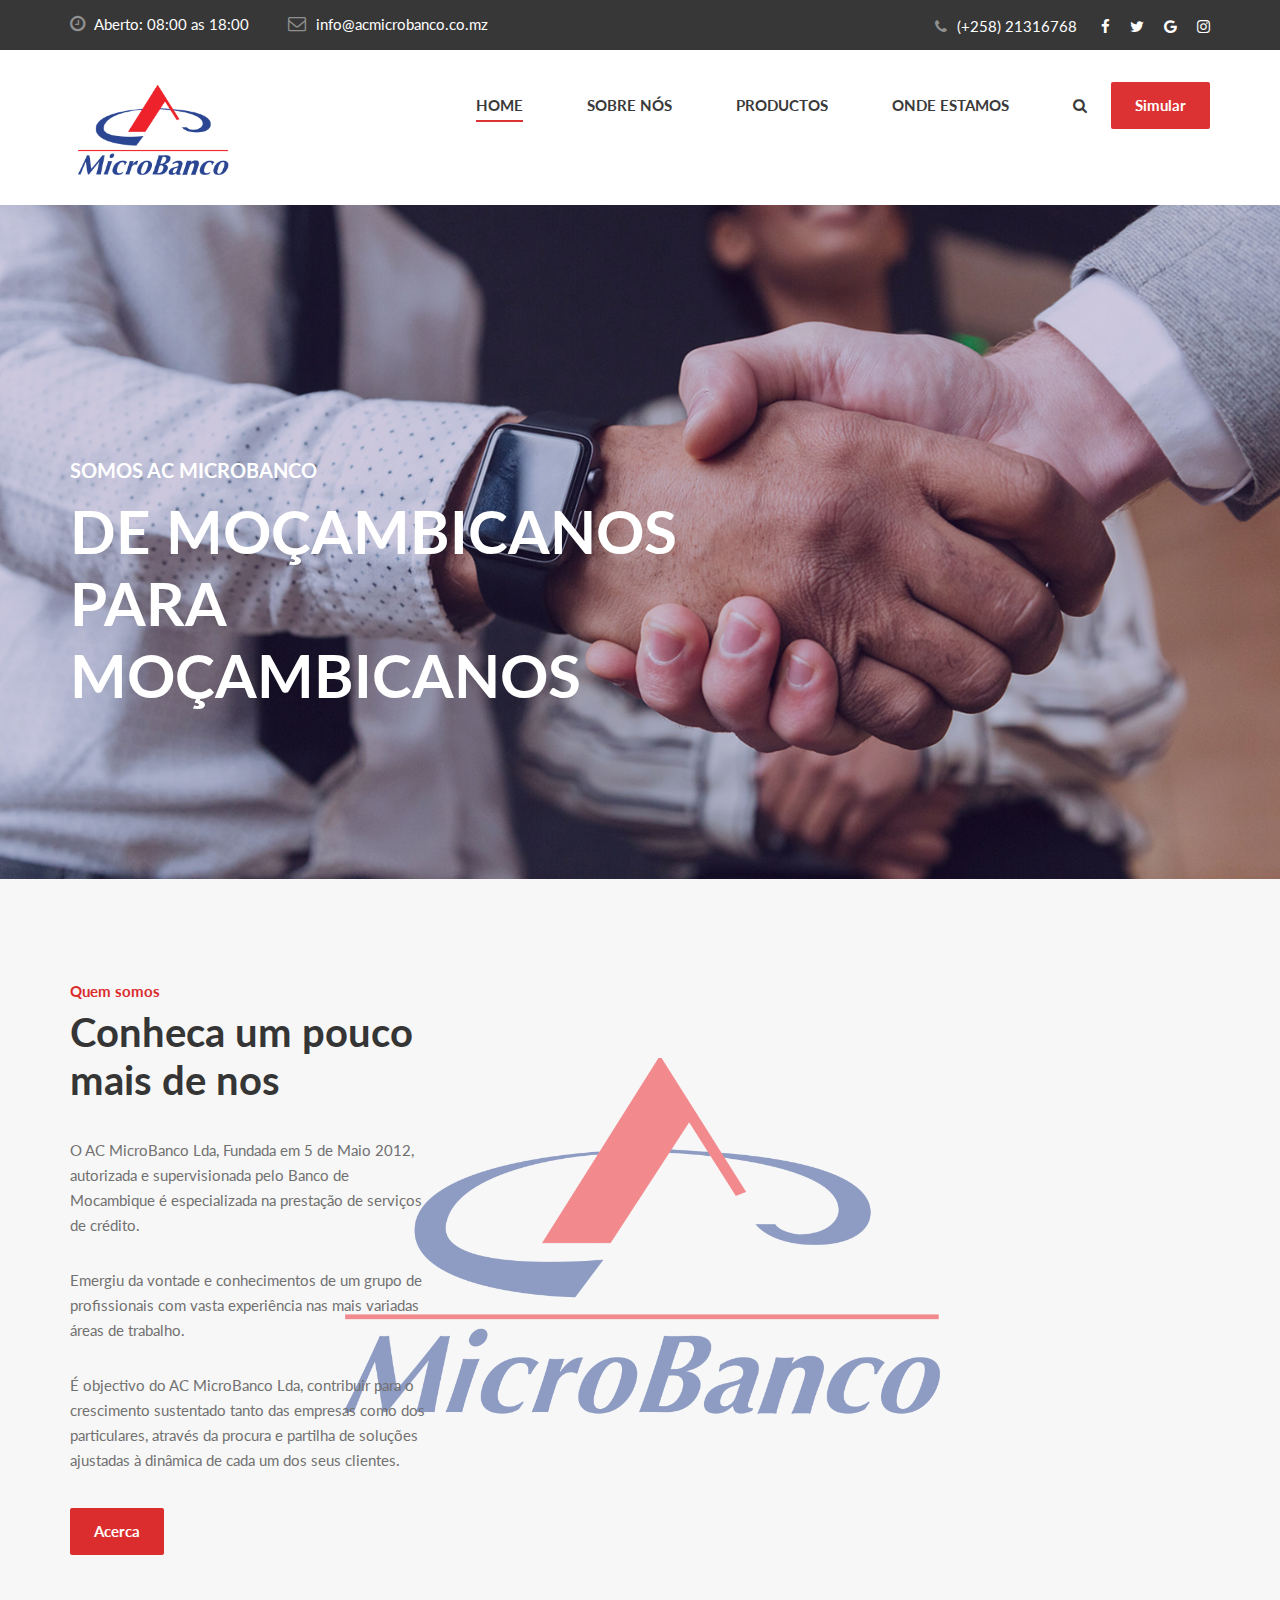
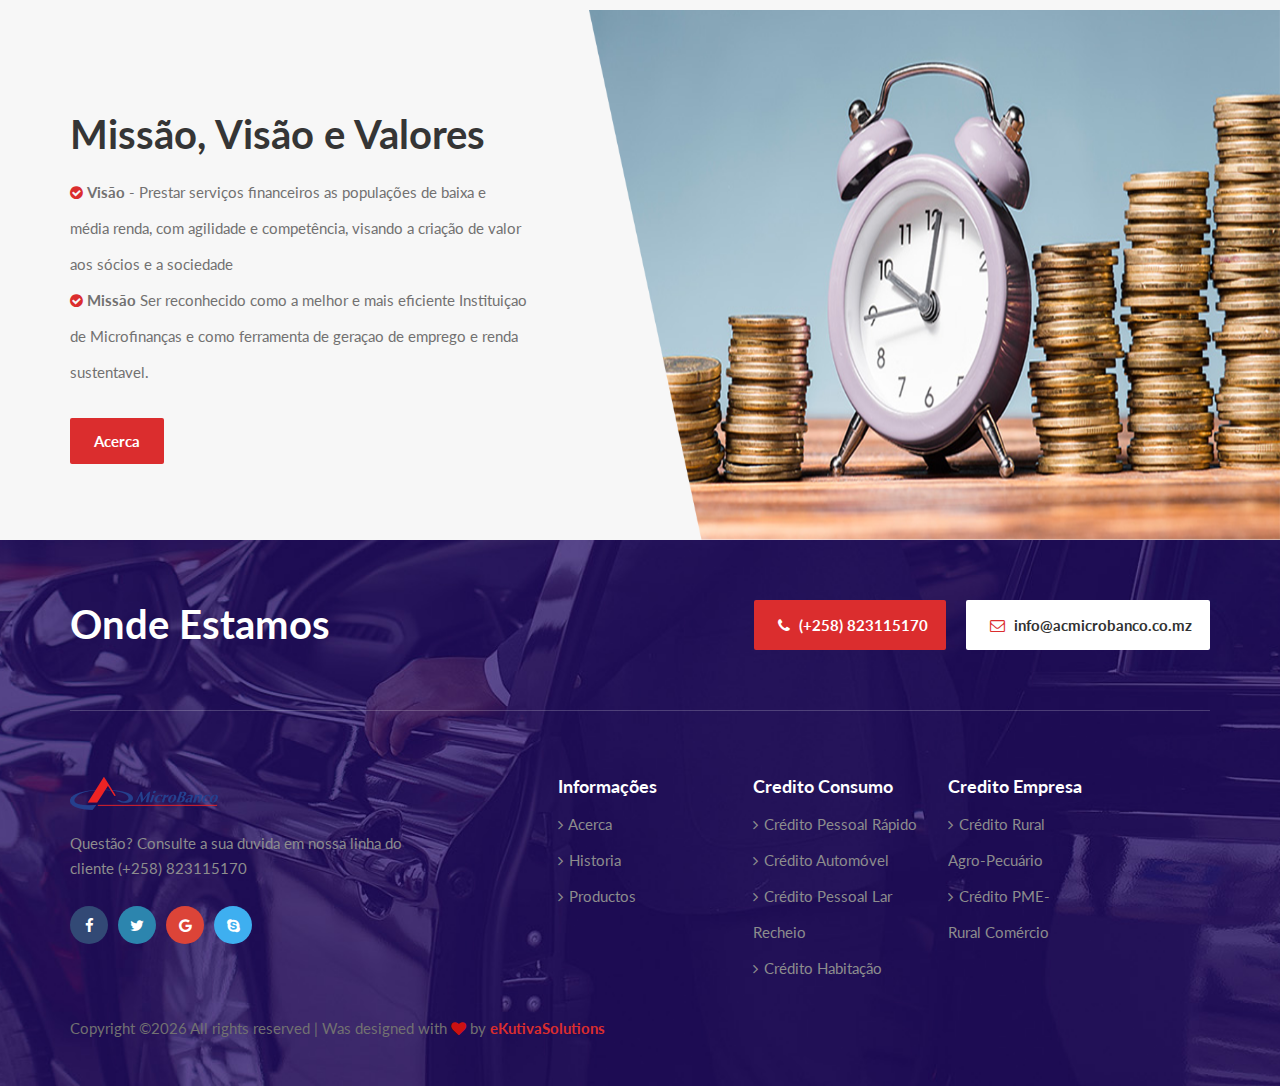
==== commit f20a95ee: "Adding the menu options" ====
--- a/proposta7/index.html
+++ b/proposta7/index.html
@@ -91,7 +91,7 @@
             <div class="row">
                 <div class="col-lg-2">
                     <div class="header__logo">
-                        <a href="./index.html"><img src="img/logo.png" alt=""></a>
+                        <a href="./index.html"><img src="img/logo300.png" alt=""></a>
                     </div>
                 </div>
                 <div class="col-lg-10">
@@ -99,15 +99,19 @@
                         <nav class="header__menu">
                             <ul>
                                 <li class="active"><a href="./index.html">Home</a></li>
-                                <li><a href="./car.html">Sobre Nós</a></li>
-                                <li><a href="#">Financiamento</a>
+                                <li><a href="./about.html">Sobre Nós</a>
                                     <ul class="dropdown">
-                                        <li><a href="./about.html">Particulares</a></li>
-                                        <li><a href="./car-details.html">Empresas</a></li>
-                                        <li><a href="./blog-details.html">Agro</a></li>
+                                        <li><a href="particulares.html">Estrutura</a></li>
                                     </ul>
                                 </li>
-                                <li><a href="./contact.html">Onde Estamos</a></li>
+                                <li><a href="#">Productos</a>
+                                    <ul class="dropdown">
+                                        <li><a href="particulares.html">Particulares</a></li>
+                                        <li><a href="empresas.html">Empresas</a></li>
+                                        <li><a href="#">Agro</a></li><li><a href="relatorio.html">Relatórios</a></li>
+                                    </ul>
+                                </li>
+                                <li><a href="contact.html">Onde Estamos</a></li>
                             </ul>
                         </nav>
                         <div class="header__nav__widget">
@@ -133,9 +137,11 @@
             <div class="row">
                 <div class="col-lg-7">
                     <div class="hero__text">
+                        <div class="transbox">
                         <div class="hero__text__title">
                             <span>SOMOS AC MICROBANCO</span>
-                            <h2>DE MOCAMBIÇANOS PARA MOÇAMBICANOS</h2>
+                            <h2>DE MOÇAMBICANOS PARA MOÇAMBICANOS</h2>
+                        </div>
                         </div>
                         <!--<div class="hero__text__price">
                             <div class="car-model">Model 2019</div>
@@ -145,146 +151,7 @@
                         <a href="#" class="primary-btn more-btn">Learn More</a>-->
                     </div>
                 </div>
-                <div class="col-lg-5">
-                    <div class="hero__tab">
-                        <ul class="nav nav-tabs" role="tablist">
-                            <li class="nav-item">
-                                <a class="nav-link active" data-toggle="tab" href="#tabs-1" role="tab">Pessoal</a>
-                            </li>
-                            <li class="nav-item">
-                                <a class="nav-link" data-toggle="tab" href="#tabs-2" role="tab">Empresa</a>
-                            </li>
-                        </ul>
-                        <div class="tab-content">
-                            <div class="tab-pane active" id="tabs-1" role="tabpanel">
-                                <div class="hero__tab__form">
-                                    <h2>Simulador online</h2>
-                                    <form>
-                                        <div class="select-list">
-                                            <div class="select-list-item">
-                                                <p>Preciso de:</p>
-                                                <select>
-                                                    <option data-display=" ">Selecione</option>
-                                                    <option value="">5,000</option>
-                                                    <option value="">10,000</option>
-                                                    <option value="">15,000</option>
-                                                    <option value="">20,000</option>
-                                                    <option value="">25,000</option>
-                                                    <option value="">30,000</option>
-                                                </select>
-                                            </div>
-                                            <div class="select-list-item">
-                                                <p>Producto</p>
-                                                <select>
-                                                    <option data-display=" ">Selecione</option>
-                                                    <option value="">Consumo</option>
-                                                    <option value="">Rápido</option>
-                                                    <option value="">Automóvel</option>
-                                                    <option value="">Recheio</option>
-                                                    <option value="">Habitação</option>
-                                                </select>
-                                            </div>
-                                            <div class="select-list-item">
-                                                <p>Rendimento</p>
-                                                <select>
-                                                    <option data-display=" ">Selecione</option>
-                                                    <option value="">-10</option>
-                                                    <option value="">10-20 </option>
-                                                    <option value="">20-40</option>
-                                                </select>
-                                            </div>
-                                            <div class="select-list-item">
-                                                <p>Para pagar em:</p>
-                                                <select>
-                                                    <option data-display=" ">Selecione</option>
-                                                    <option value="">1 meses</option>
-                                                    <option value="">2 meses</option>
-                                                    <option value="">3 meses</option>
-                                                    <option value="">4 meses</option>
-                                                </select>
-                                            </div>
-                                        </div>
-                                        <div class="car-price">
-                                            <p>Alcance:</p>
-                                            <div class="price-range-wrap">
-                                                <div class="price-range"></div>
-                                                <div class="range-slider">
-                                                    <div class="price-input">
-                                                        <input type="text" id="amount">
-                                                    </div>
-                                                </div>
-                                            </div>
-                                        </div>
-                                        <button type="submit" class="site-btn">Simular</button>
-                                    </form>
-                                </div>
-                            </div>
-                            <div class="tab-pane" id="tabs-2" role="tabpanel">
-                                <div class="hero__tab__form">
-                                    <h2>Simulador online</h2>
-                                    <form>
-                                        <div class="select-list">
-                                            <div class="select-list-item">
-                                                <p>Preciso de:</p>
-                                                <select>
-                                                    <option data-display=" ">Selecione</option>
-                                                    <option value="">5,000</option>
-                                                    <option value="">10,000</option>
-                                                    <option value="">15,000</option>
-                                                    <option value="">20,000</option>
-                                                    <option value="">25,000</option>
-                                                    <option value="">30,000</option>
-                                                </select>
-                                            </div>
-                                            <div class="select-list-item">
-                                                <p>Producto</p>
-                                                <select>
-                                                    <option data-display=" ">Selecione</option>
-                                                    <option value="">Consumo</option>
-                                                    <option value="">Rápido</option>
-                                                    <option value="">Automóvel</option>
-                                                    <option value="">Recheio</option>
-                                                    <option value="">Habitação</option>
-                                                </select>
-                                            </div>
-                                            <div class="select-list-item">
-                                                <p>Rendimento</p>
-                                                <select>
-                                                    <option data-display=" ">Selecione</option>
-                                                    <option value="">-10</option>
-                                                    <option value="">10-20 </option>
-                                                    <option value="">20-40</option>
-                                                </select>
-                                            </div>
-                                            <div class="select-list-item">
-                                                <p>Para pagar em:</p>
-                                                <select>
-                                                    <option data-display=" ">Selecione</option>
-                                                    <option value="">1 meses</option>
-                                                    <option value="">2 meses</option>
-                                                    <option value="">3 meses</option>
-                                                    <option value="">4 meses</option>
-                                                </select>
-                                            </div>
-                                        </div>
-                                        <div class="car-price">
-                                            <p>Alcance:</p>
-                                            <div class="price-range-wrap">
-                                                <div class="price-range"></div>
-                                                <div class="range-slider">
-                                                    <div class="price-input">
-                                                        <input type="text" id="amount">
-                                                    </div>
-                                                </div>
-                                            </div>
-                                        </div>
-                                        <button type="submit" class="site-btn">Simular</button>
-                                    </form>
-                                </div>
-                            </div>
-                        </div>
-                    </div>
-                </div>
+                
             </div>
         </div>
     </section>
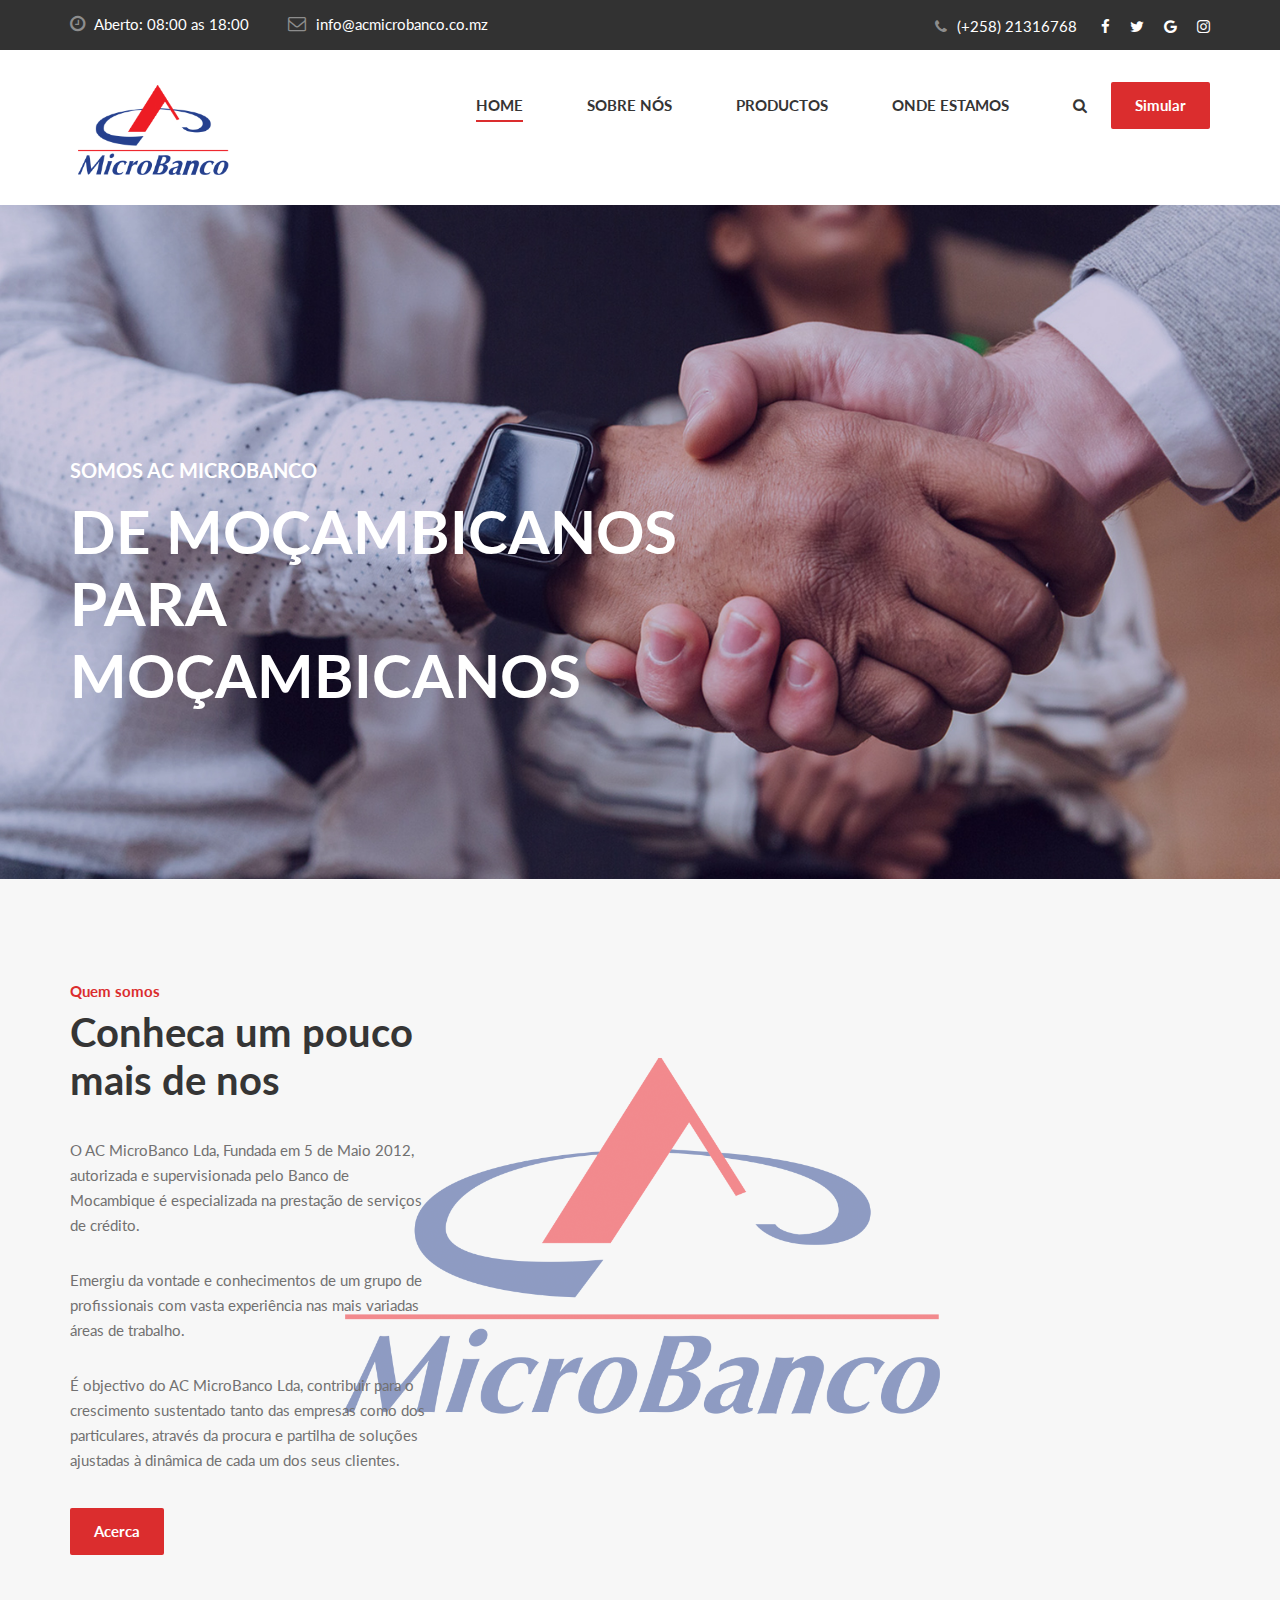
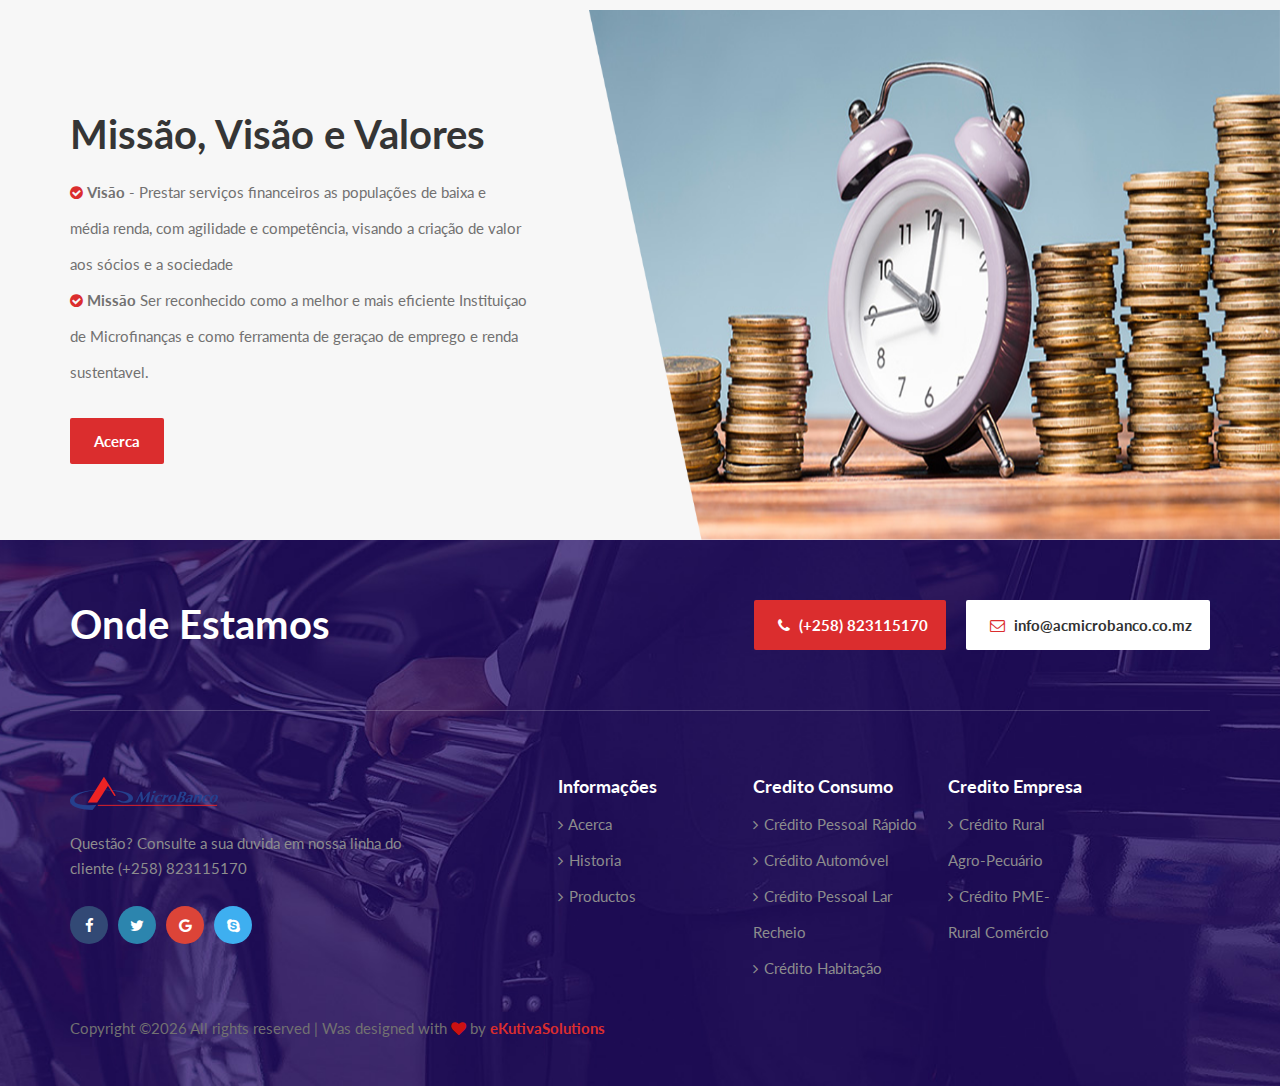
==== commit 811b5725: "Adding a tawk.to icon" ====
--- a/proposta7/index.html
+++ b/proposta7/index.html
@@ -731,6 +731,20 @@
         </div>
     </div>
     <!-- Search End -->
+    
+    <!--Start of Tawk.to Script-->
+<script type="text/javascript">
+var Tawk_API=Tawk_API||{}, Tawk_LoadStart=new Date();
+(function(){
+var s1=document.createElement("script"),s0=document.getElementsByTagName("script")[0];
+s1.async=true;
+s1.src='https://embed.tawk.to/5f60d43a4704467e89ef296c/default';
+s1.charset='UTF-8';
+s1.setAttribute('crossorigin','*');
+s0.parentNode.insertBefore(s1,s0);
+})();
+</script>
+<!--End of Tawk.to Script-->
 
     <!-- Js Plugins -->
     <script src="js/jquery-3.3.1.min.js"></script>
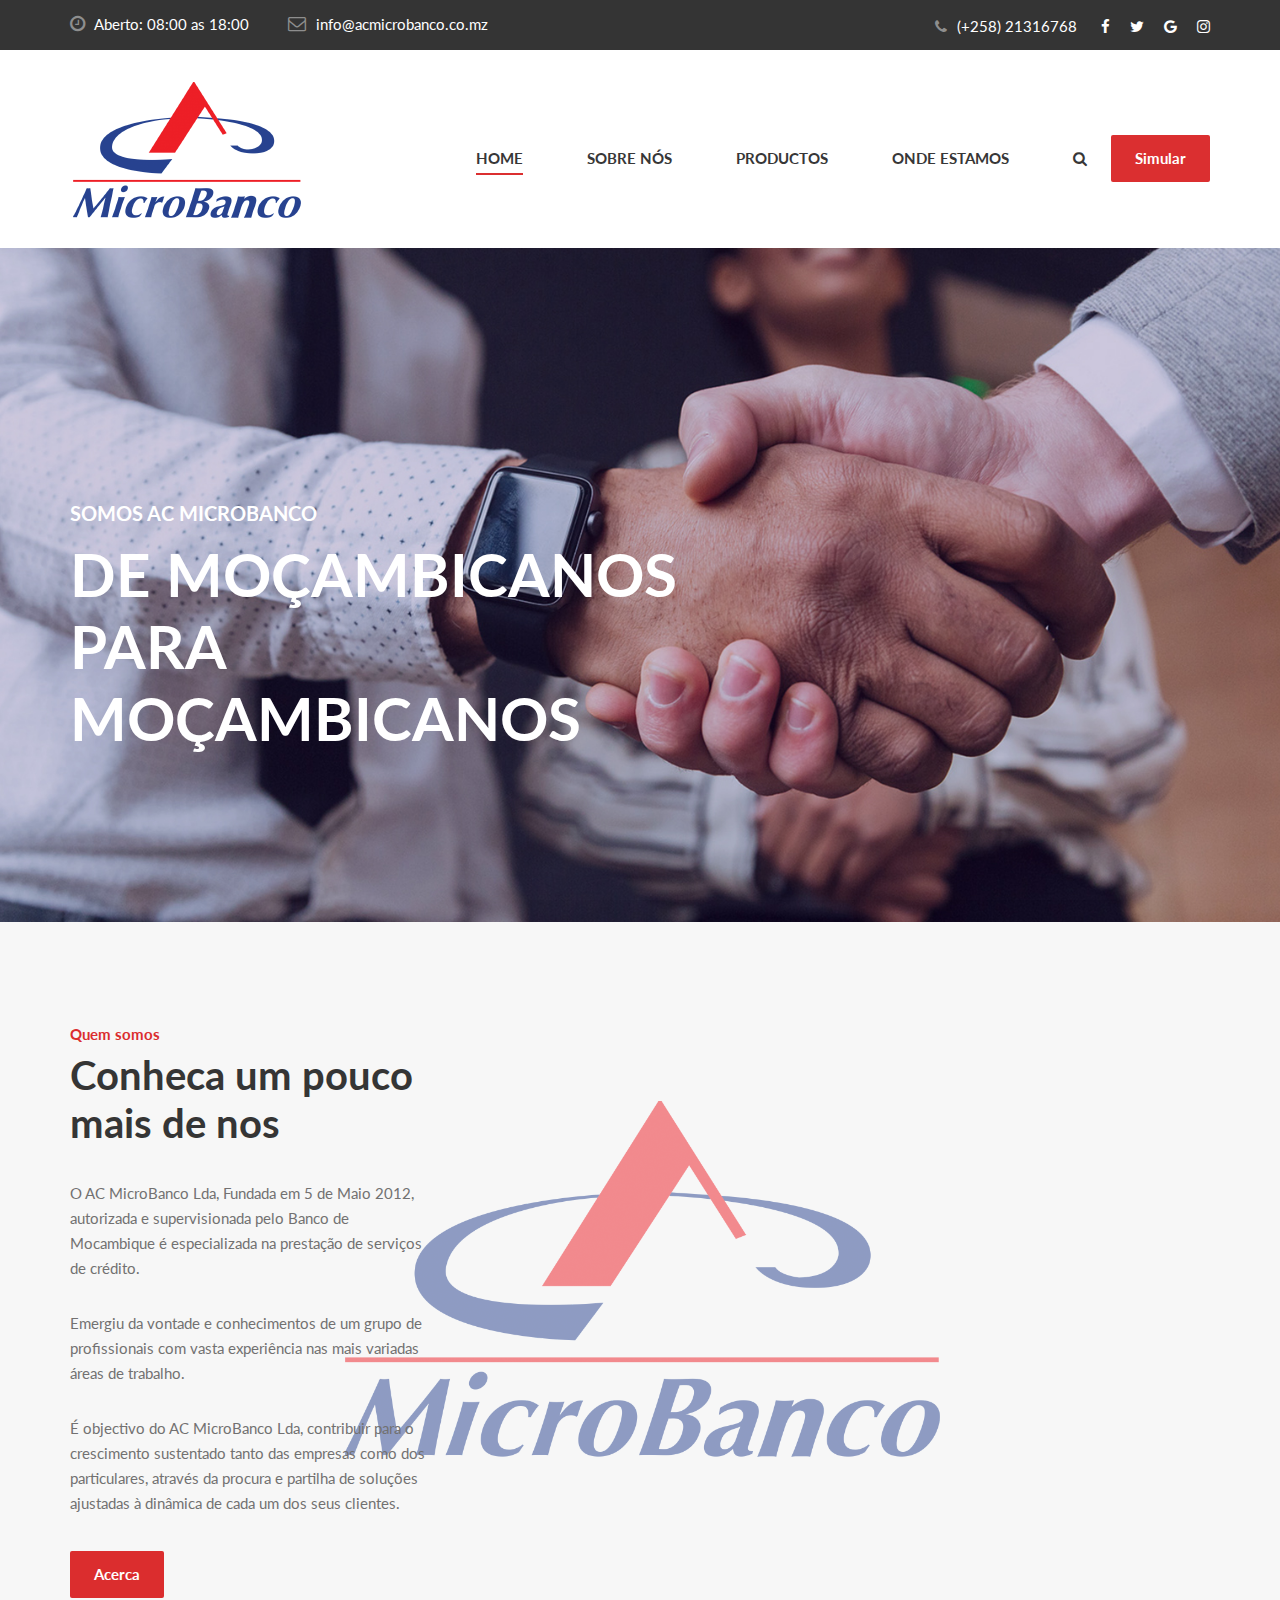
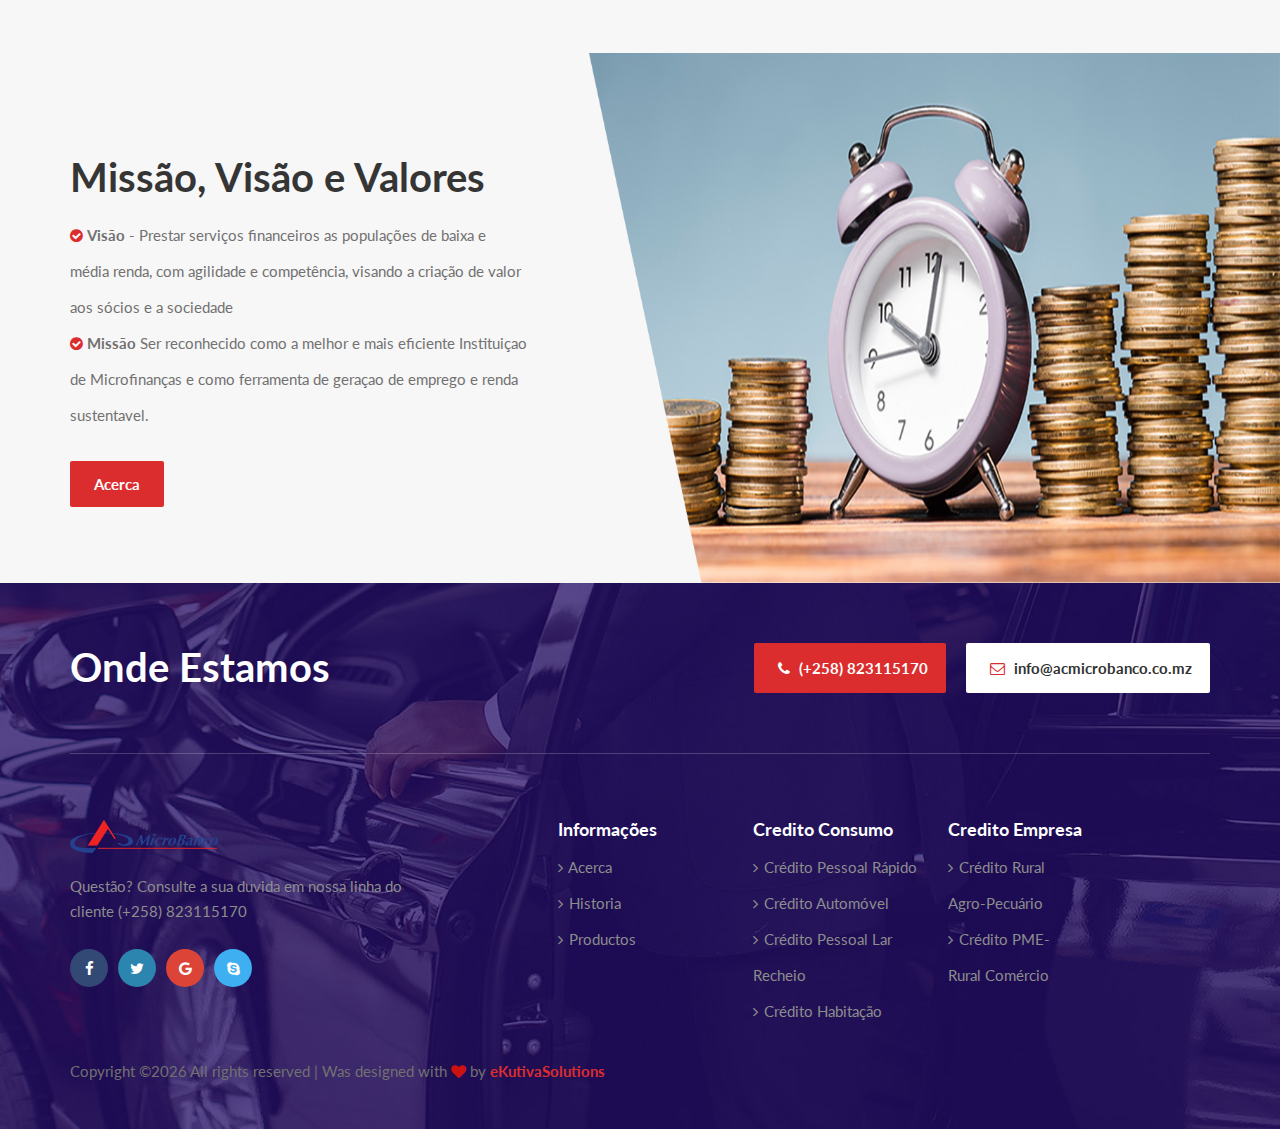
==== commit 1f5277f7: "Menu icons" ====
--- a/proposta7/index.html
+++ b/proposta7/index.html
@@ -87,14 +87,20 @@
                 </div>
             </div>
         </div>
-        <div class="container">
-            <div class="row">
-                <div class="col-lg-2">
+        
+        
+        
+        <div class="container">
+            
+            <div class="row">
+                
+                <div class="col-lg-4">
                     <div class="header__logo">
                         <a href="./index.html"><img src="img/logo300.png" alt=""></a>
                     </div>
                 </div>
-                <div class="col-lg-10">
+                
+                <div class="col-lg-8">
                     <div class="header__nav">
                         <nav class="header__menu">
                             <ul>
@@ -108,10 +114,10 @@
                                     <ul class="dropdown">
                                         <li><a href="particulares.html">Particulares</a></li>
                                         <li><a href="empresas.html">Empresas</a></li>
-                                        <li><a href="#">Agro</a></li><li><a href="relatorio.html">Relatórios</a></li>
+                                        <li><a href="relatorio.html">Relatórios</a></li>
                                     </ul>
                                 </li>
-                                <li><a href="contact.html">Onde Estamos</a></li>
+                                <li><a href="contacto.html">Onde Estamos</a></li>
                             </ul>
                         </nav>
                         <div class="header__nav__widget">
--- a/proposta7/css/style.css
+++ b/proposta7/css/style.css
@@ -1,10 +1,5 @@
 /******************************************************************
-  Template Name: HVAC
-  Description: HVAC Car Dealer HTML Template
-  Author: Colorlib
-  Author URI: https://www.colorlib.com
-  Version: 1.0
-  Created: Colorlib
+  
 ******************************************************************/
 
 /*------------------------------------------------------------------
@@ -383,11 +378,13 @@
 }
 
 .header__nav {
+    /*background-color: #d1d3d4;*/
 	text-align: right;
 	padding: 32px 0 33px;
 }
 
 .header__logo {
+    /*background-color: #d1d3d4;*/
 	padding: 30px 0;
 }
 
@@ -397,12 +394,14 @@
 
 .header__menu {
 	display: inline-block;
+    /*background-color: #d1d3d4;*/
 }
 
 .header__menu ul li {
 	list-style: none;
 	display: inline-block;
 	margin-right: 60px;
+    margin-top: 60px;
 	position: relative;
 }
 
@@ -481,6 +480,7 @@
 
 .header__nav__widget {
 	display: inline-block;
+
 }
 
 .header__nav__widget .header__nav__widget__btn {
@@ -579,6 +579,7 @@
 .hero__tab .nav-tabs {
 	border-bottom: none;
 }
+
 
 .hero__tab .nav-tabs .nav-item {
 	margin-bottom: 5px;
@@ -3147,6 +3148,11 @@
 @media only screen and (min-width: 1200px) {
 	.container {
 		max-width: 1170px;
+       
+	}
+    .container1 {
+		max-width: 1170px;
+       background-color: #d1d3d4;
 	}
 }
 
@@ -3227,6 +3233,11 @@
 	}
 	.header .container {
 		position: relative;
+        
+	}
+    .header .container1 {
+		position: relative;
+        
 	}
 	.canvas__open {
 		display: block;
@@ -3463,6 +3474,9 @@
 	.header .container {
 		position: relative;
 	}
+    .header .container1 {
+		position: relative;
+	}
 	.canvas__open {
 		display: block;
 		font-size: 22px;
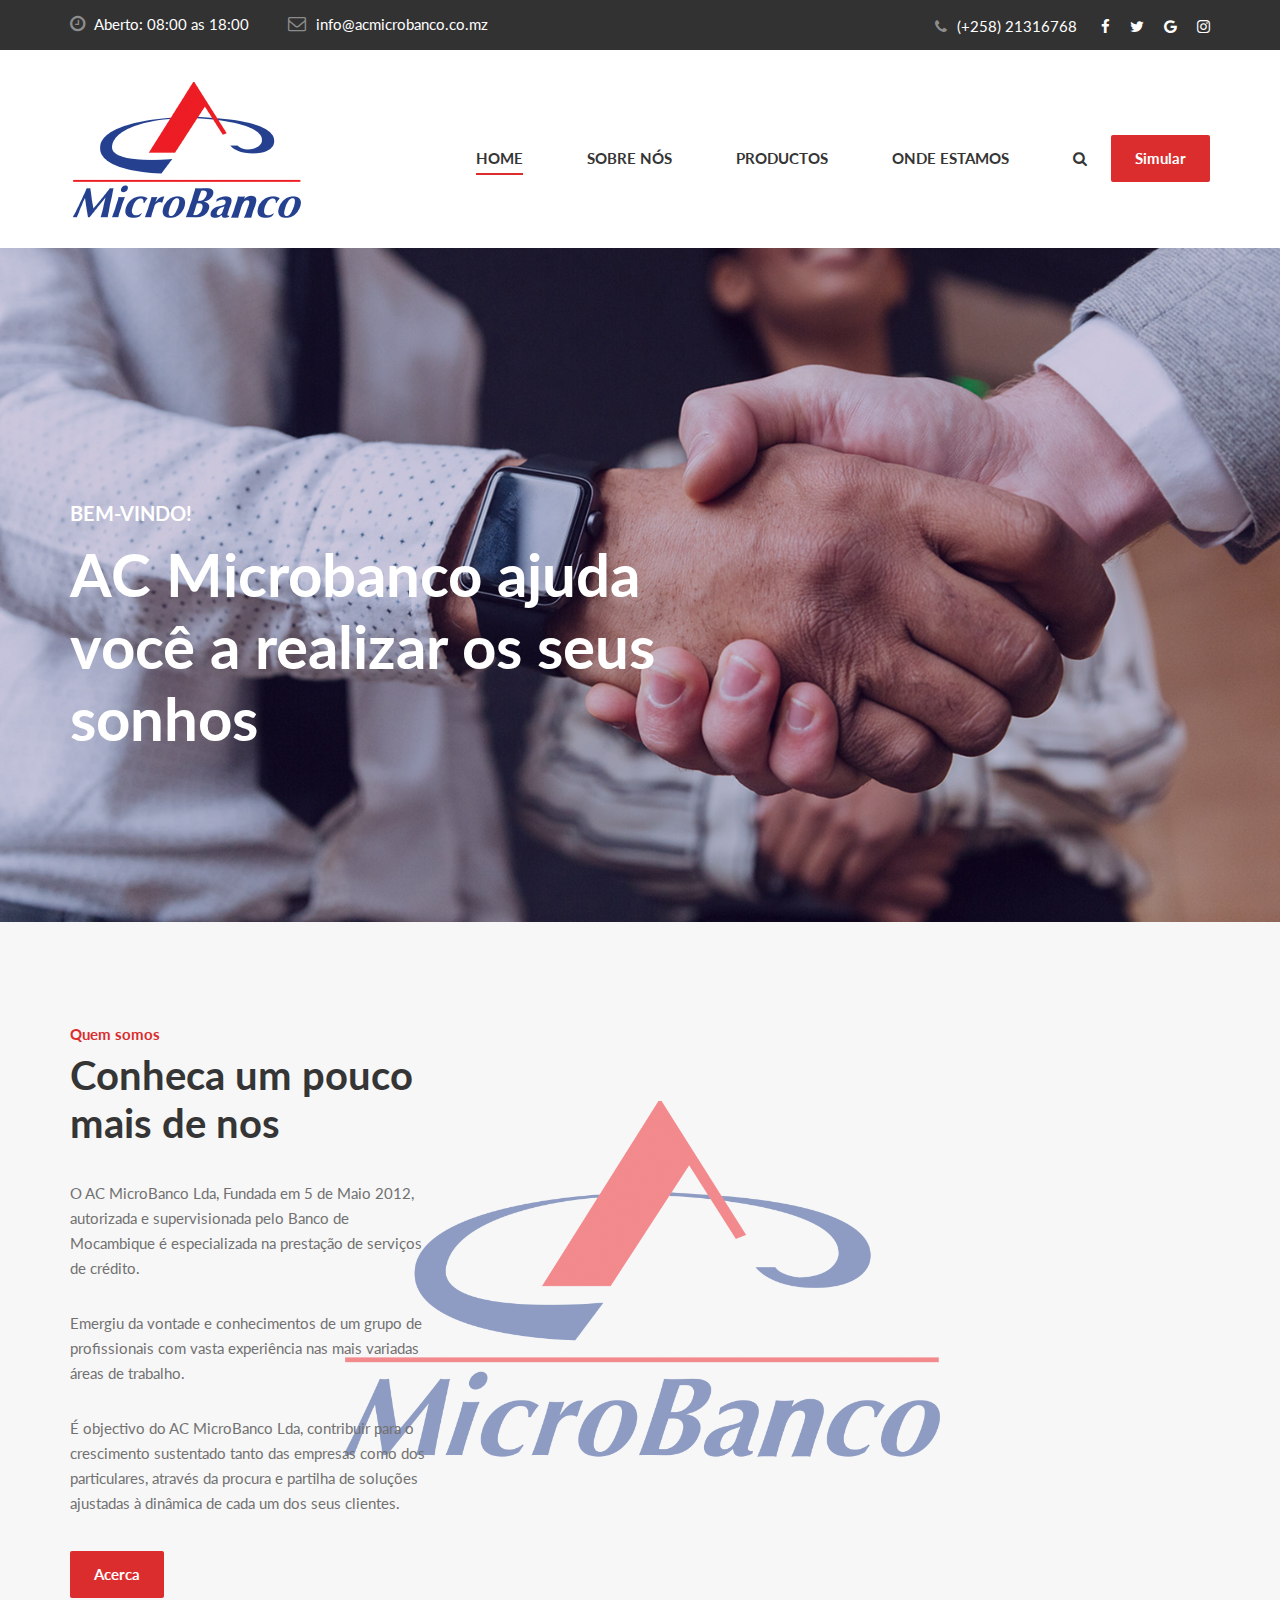
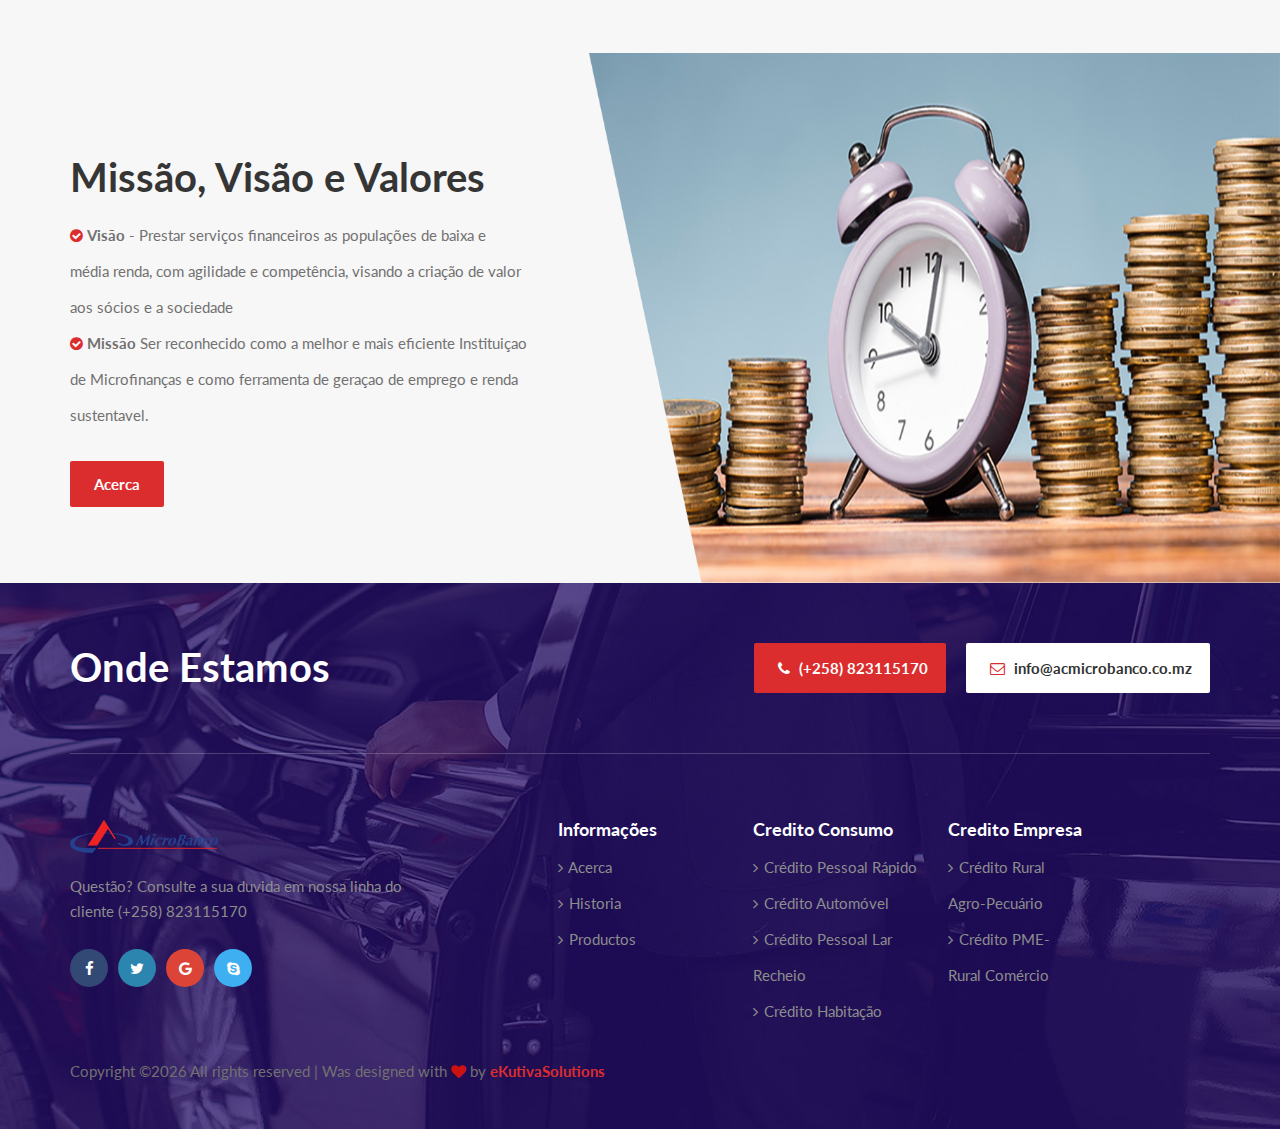
==== commit ac05796d: "Changing hero" ====
--- a/proposta7/index.html
+++ b/proposta7/index.html
@@ -145,8 +145,8 @@
                     <div class="hero__text">
                         <div class="transbox">
                         <div class="hero__text__title">
-                            <span>SOMOS AC MICROBANCO</span>
-                            <h2>DE MOÇAMBICANOS PARA MOÇAMBICANOS</h2>
+                            <span>Bem-Vindo!</span>
+                            <h2>AC Microbanco ajuda você a realizar os seus sonhos</h2>
                         </div>
                         </div>
                         <!--<div class="hero__text__price">
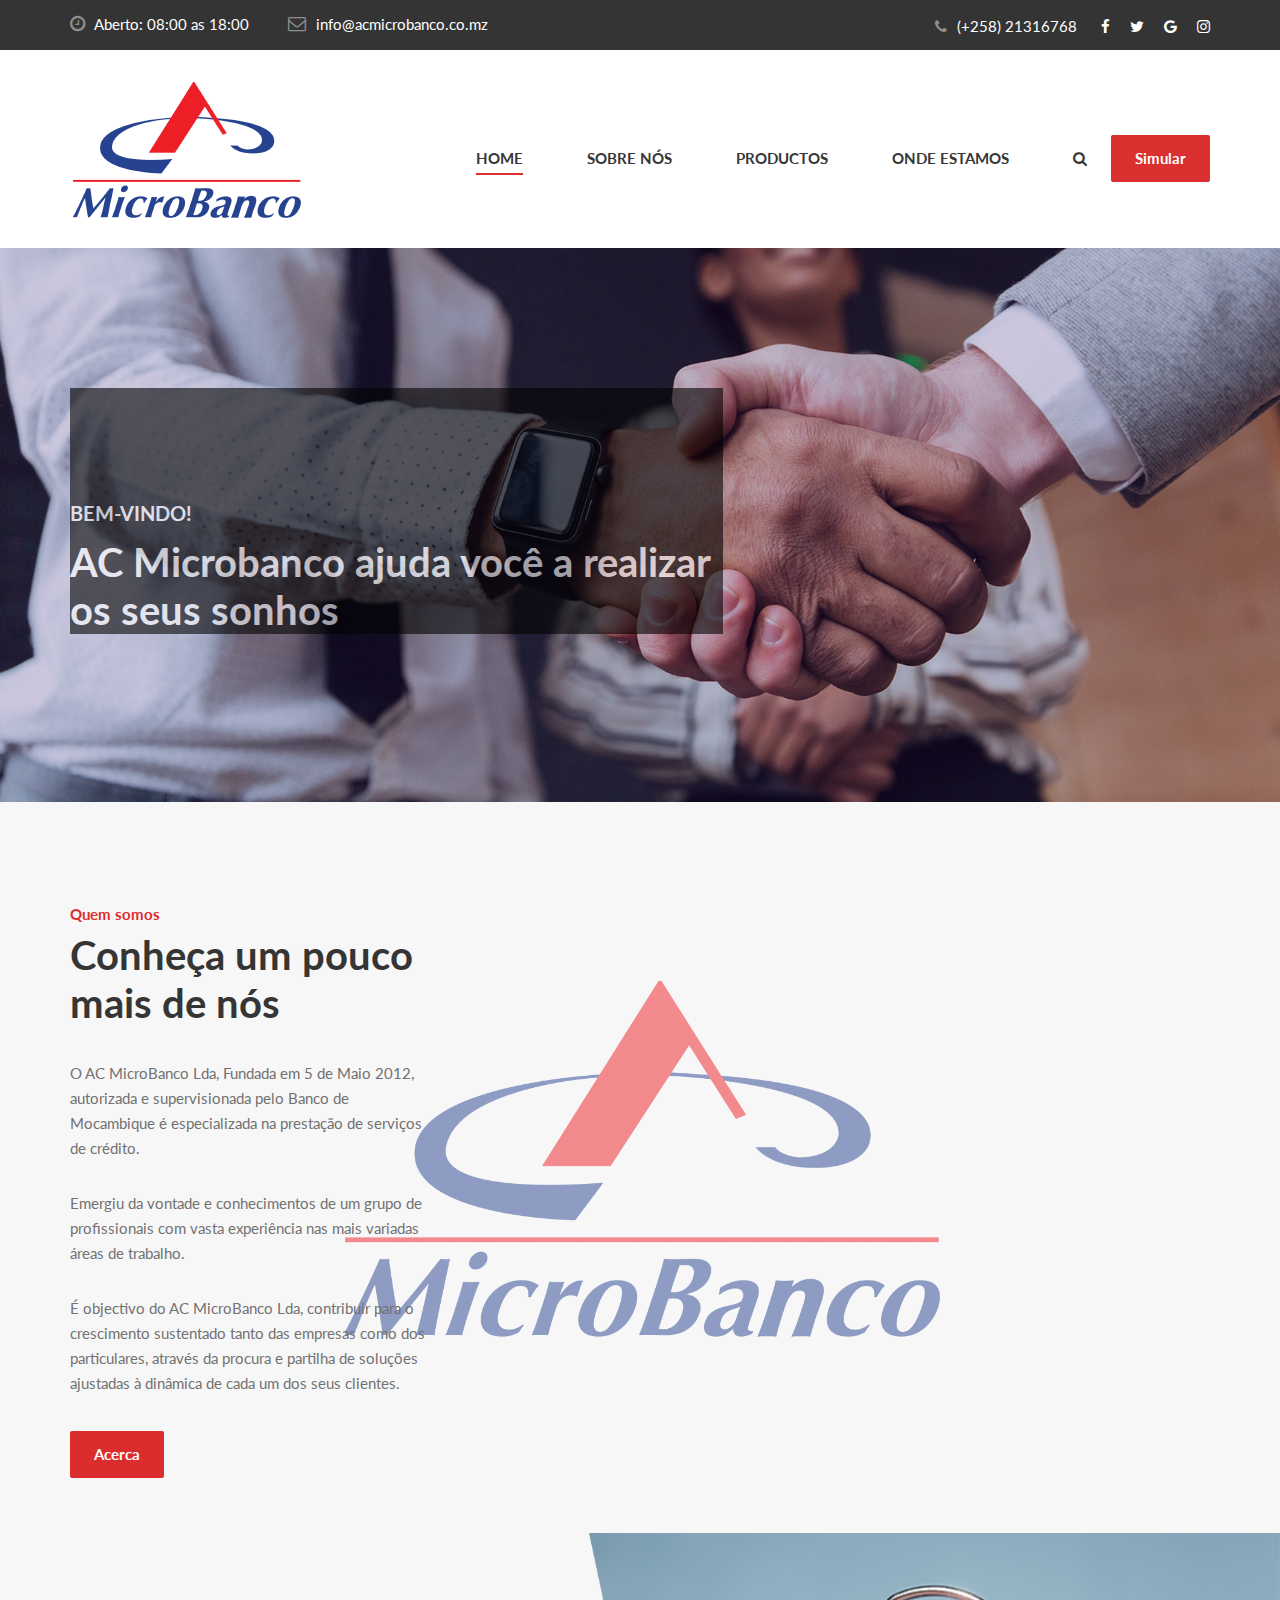
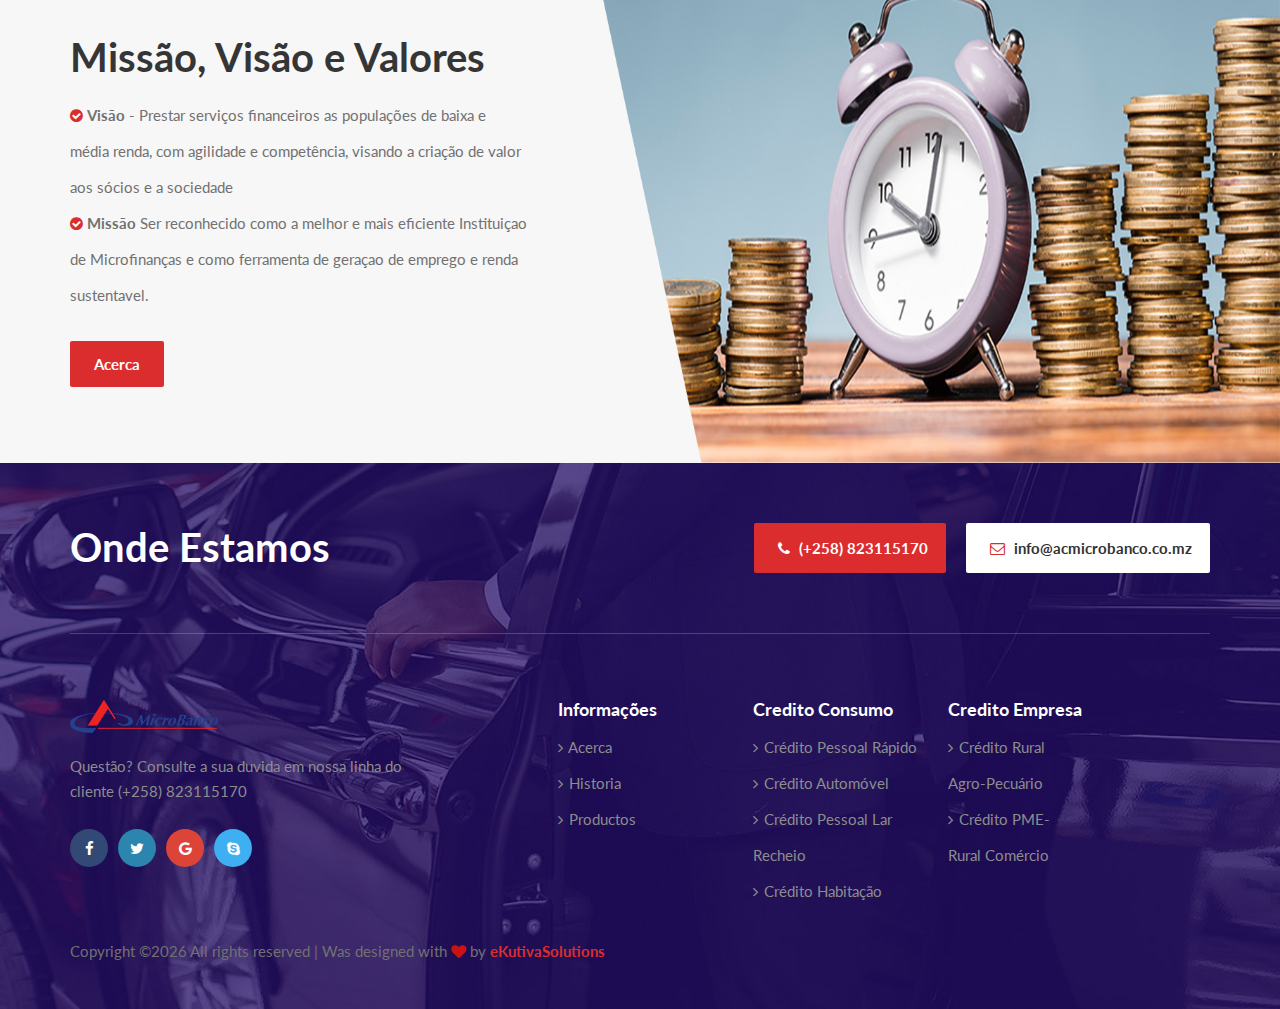
==== commit 2b81f8c4: "Adding reports and index changes" ====
--- a/proposta7/index.html
+++ b/proposta7/index.html
@@ -225,7 +225,7 @@
                     <div class="feature__text">
                         <div class="section-title">
                             <span>Quem somos</span>
-                            <h2>Conheca um pouco mais de nos</h2>
+                            <h2>Conheça um pouco mais de nós</h2>
                         </div>
                         <div class="feature__text__desc">
                             <p>
--- a/proposta7/css/style.css
+++ b/proposta7/css/style.css
@@ -512,6 +512,8 @@
 
 .hero__text {
 	padding-top: 110px;
+    background-color: #000000;
+    opacity: 0.6;
 }
 
 .hero__text .primary-btn {
@@ -540,7 +542,7 @@
 }
 
 .hero__text__title h2 {
-	font-size: 60px;
+	font-size: 40px;
 	color: #ffffff;
 	font-weight: 700;
 	margin-top: 10px;
